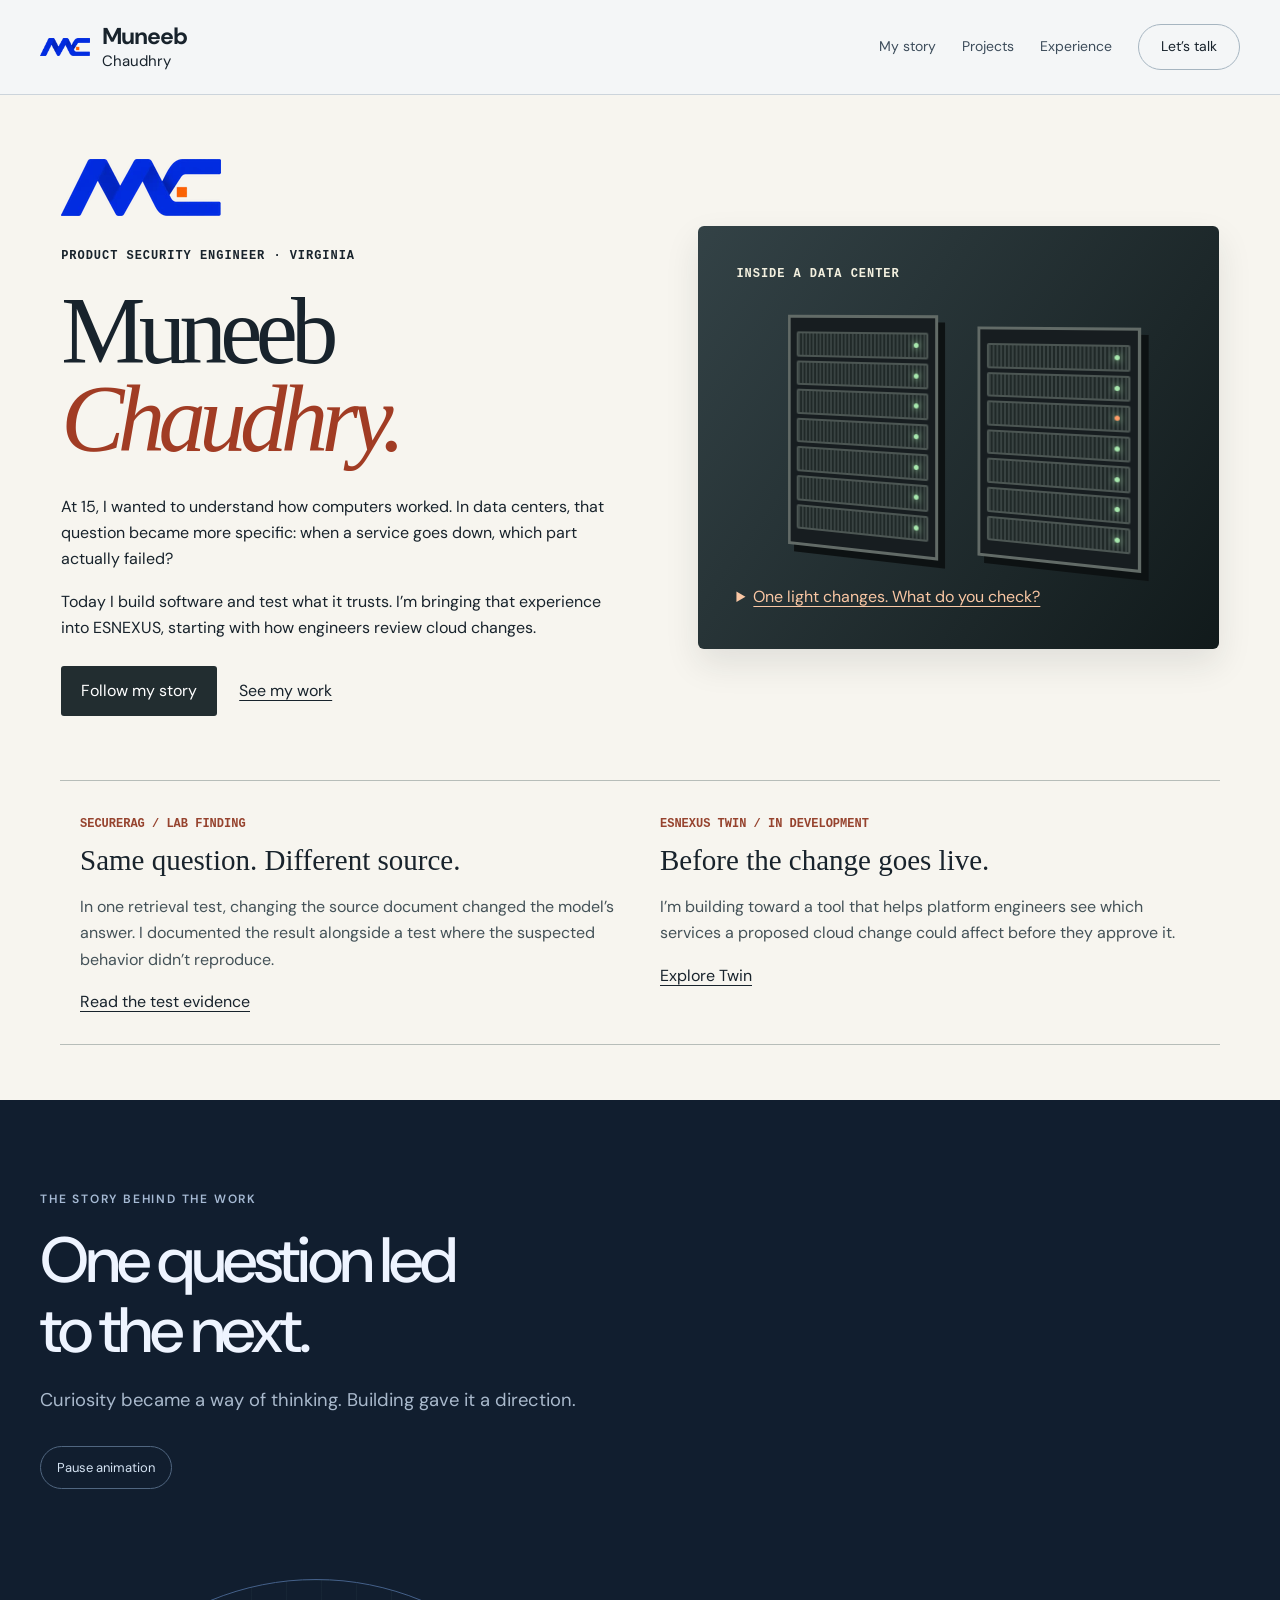
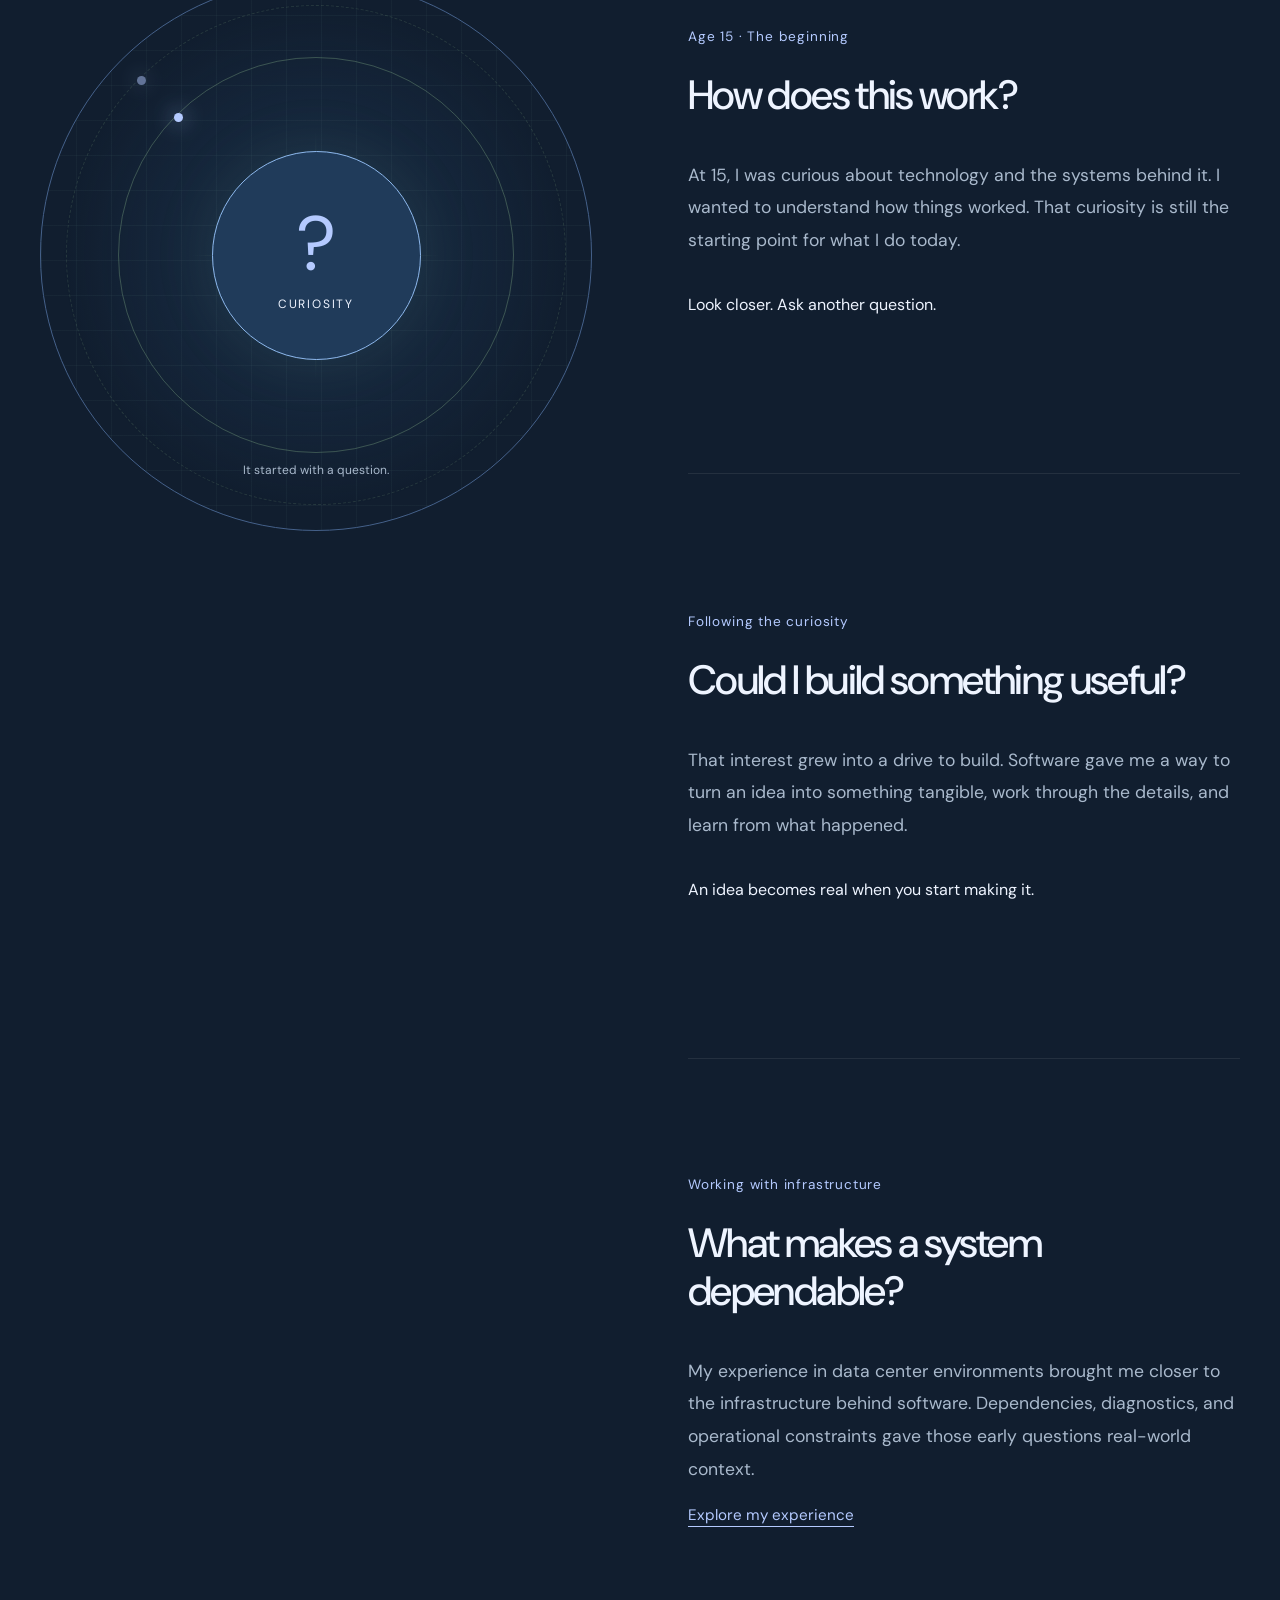
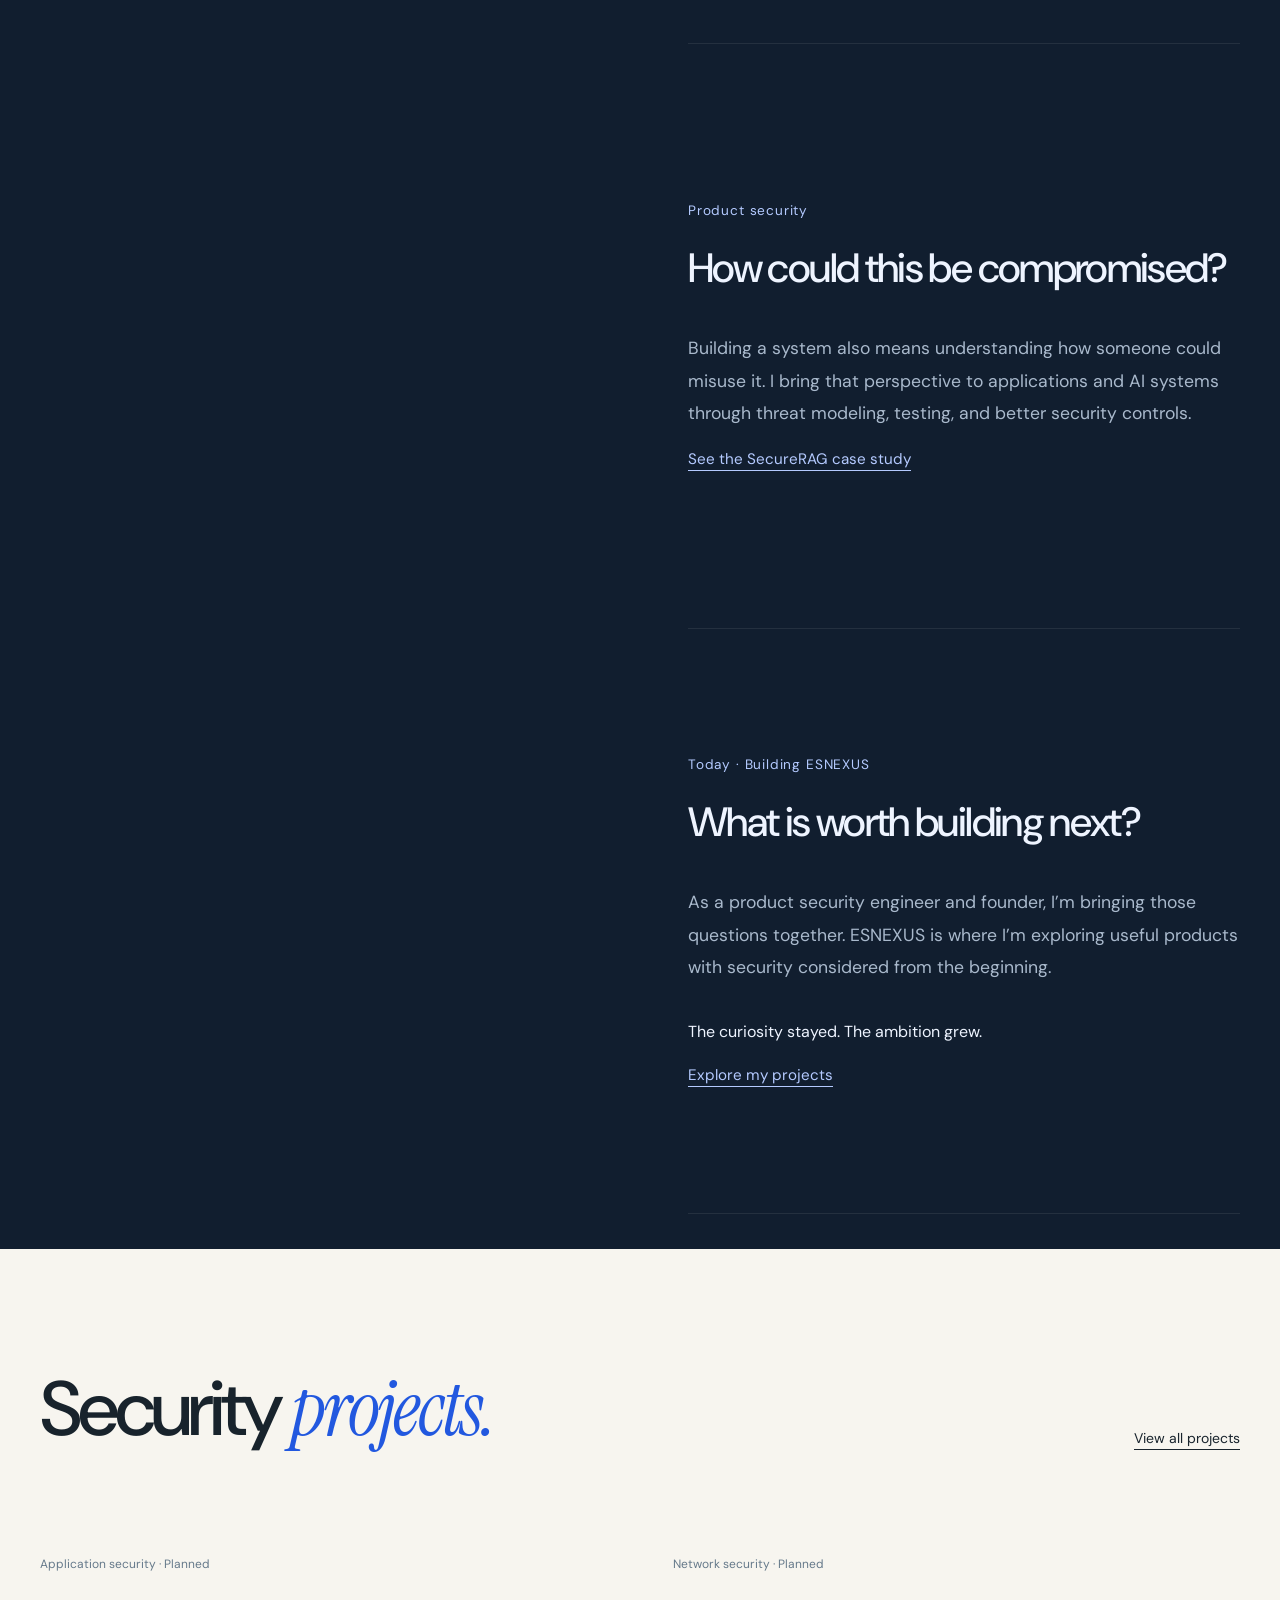
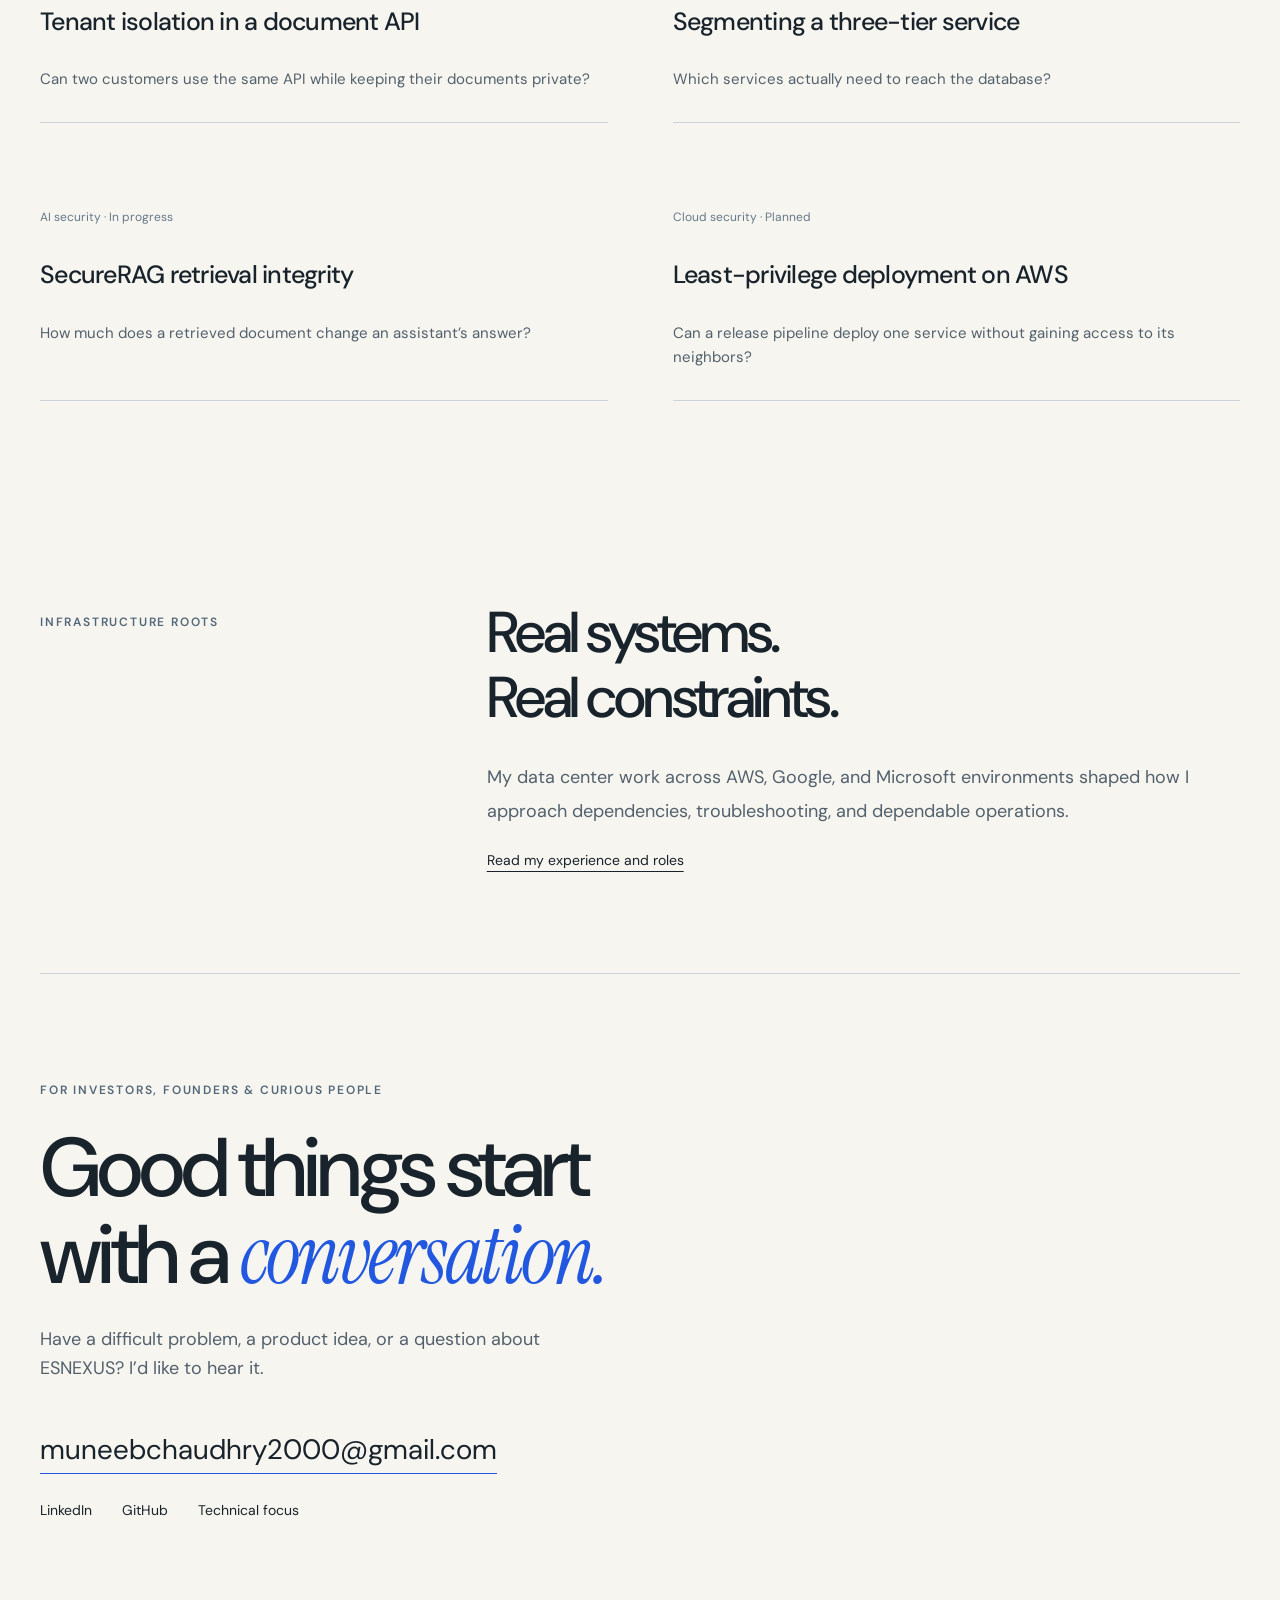
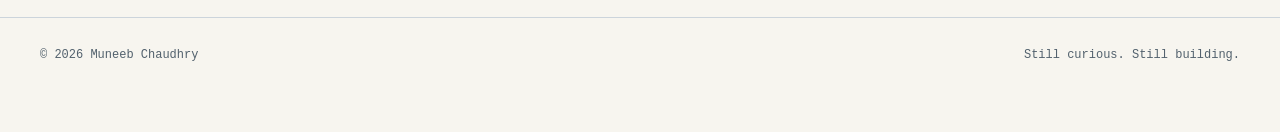
==== index.html @ 1acc9609 "Remove the ESNEXUS navigation item and homepage venture section" ====
<!doctype html>
<html lang="en"><head><meta charset="utf-8"><meta name="viewport" content="width=device-width,initial-scale=1"><title>Muneeb Chaudhry — Builder, Product Security Engineer & Founder</title><meta name="description" content="Curious since 15. Muneeb Chaudhry builds software, secures systems, and explores new products as the founder of ESNEXUS."><meta name="theme-color" content="#f4f6f8"><link rel="icon" href="./favicon.svg"><link rel="stylesheet" href="./professional.css?v=mc2"><script src="./professional.js" defer></script><style>
.editorial{background:#f7f5ef}.cover{max-width:1260px;margin:auto;padding:clamp(32px,5vw,76px) clamp(20px,4vw,56px);display:grid;grid-template-columns:1.1fr 1fr;gap:clamp(32px,5vw,80px);align-items:center}.cover h1{font:normal clamp(60px,7.4vw,112px)/.93 Georgia,serif;letter-spacing:-.07em;margin:20px 0 30px}.cover h1 i{color:#a13c24;font-weight:400}.cover p{max-width:34em;line-height:1.65}.cover .byline,.rack-caption{font:600 12px/1.5 ui-monospace,monospace;letter-spacing:.08em;text-transform:uppercase}.cover-links{display:flex;align-items:center;gap:22px;flex-wrap:wrap;margin-top:24px}.cover-links a,.case-strip a{text-decoration:underline;text-underline-offset:4px}.cover-links a:first-child{background:#222d30;color:white;padding:12px 20px;border-radius:3px;text-decoration:none}.rack-study{background:#192326;color:#f3f0df;padding:clamp(20px,3vw,40px);border-radius:6px;background-image:linear-gradient(125deg,#334246,#111a1b);box-shadow:0 15px 34px #1b26251a}.rack-bank{display:flex;gap:8%;justify-content:center;perspective:650px;padding:32px 4%}.rack{width:40%;background:#171d20;padding:10px 7px;border:3px solid #626b67;transform:rotateY(-16deg) skewY(3deg);box-shadow:7px 7px 0 #0d1213}.rack:nth-child(2){transform:rotateY(-16deg) skewY(3deg) translateY(12px)}.rack-unit{display:block;position:relative;height:clamp(16px,2vw,29px);margin:4px 0;background:repeating-linear-gradient(90deg,#394342 0 2px,#202928 2px 4px);border:2px solid #4c5653;border-radius:2px}.rack-unit:after{content:'';position:absolute;right:6%;top:38%;width:5px;height:5px;border-radius:50%;background:#a8e9ae;box-shadow:0 0 7px #a8e9ae}.rack:nth-child(2) .rack-unit:nth-child(3):after{background:#ff9d68;animation:trace 1.4s ease-in-out 3}@keyframes trace{50%{box-shadow:0 0 11px 4px #ff9555}}.rack-study summary{cursor:pointer;color:#fac7a4;text-decoration:underline;text-underline-offset:4px}.rack-study details p{font-size:15px;color:#dae3db}.case-strip{display:grid;grid-template-columns:1fr 1fr;gap:40px;max-width:1160px;margin:0 auto 55px;border-block:1px solid #b7bdb9;padding:28px 20px}.case-strip h2{font:normal 29px/1.2 Georgia;margin:8px 0}.case-strip p{color:#445258}.case-strip small{font:600 12px ui-monospace,monospace;color:#96432e}@media(max-width:760px){.cover,.case-strip{grid-template-columns:1fr}.cover h1{font-size:clamp(58px,13vw,84px)}.case-strip{margin-inline:20px;padding-inline:0;gap:24px}.rack-bank{padding:16px 6% 24px}}@media(prefers-reduced-motion:reduce){.rack-unit:after{animation:none!important}}
.cover .cover-monogram{display:block;width:clamp(130px,14vw,160px);height:auto;margin:0 0 25px}

/* Keep the story illustration in the reading flow on single-column screens. */
@media (max-width: 760px) {
  .editorial .story-layout { grid-template-columns: minmax(0, 1fr); gap: 0; }
  .editorial .story-visual {
    position: relative;
    top: auto;
    z-index: auto;
    width: min(200px, 68vw);
    margin: 28px auto 8px;
    box-shadow: none;
  }
  .editorial .story-chapters { margin-top: 0; }
  .editorial .story-chapter { min-height: auto; padding: 32px 0; }
  .editorial .story-chapter h3 { margin: 10px 0 12px; max-width: 100%; }
  .editorial .story-chapter p { margin: 0; line-height: 1.65; }
  .editorial .story-chapter p + p, .editorial .story-chapter a { margin-top: 14px; }
}
</style></head><body class="editorial"><a class="skip-link" href="#main">Skip to content</a>
<header class="site-header"><nav class="wrap nav" aria-label="Main navigation"><a class="wordmark" href="./">Muneeb<span>Chaudhry</span></a><button class="menu-btn" id="menu" aria-label="Open navigation" aria-expanded="false" aria-controls="navlinks">Menu</button><div class="nav-links" id="navlinks"><a href="#story">My story</a><a href="./projects/">Projects</a><a href="./experience/">Experience</a><a class="contact-link" href="mailto:muneebchaudhry2000@gmail.com">Let’s talk</a></div></nav></header>
<main id="main"><section class="cover"><div><img class="cover-monogram" src="[data-uri]" alt="MC monogram" width="160" decoding="sync"><span class="byline">Product security engineer · Virginia</span><h1>Muneeb<br><i>Chaudhry.</i></h1><p>At 15, I wanted to understand how computers worked. In data centers, that question became more specific: when a service goes down, which part actually failed?</p><p>Today I build software and test what it trusts. I’m bringing that experience into ESNEXUS, starting with how engineers review cloud changes.</p><div class="cover-links"><a href="#story">Follow my story</a><a href="#work">See my work</a></div></div><aside class="rack-study"><div class="rack-caption">Inside a data center</div><div class="rack-bank" aria-hidden="true"><div class="rack"><span class="rack-unit"></span><span class="rack-unit"></span><span class="rack-unit"></span><span class="rack-unit"></span><span class="rack-unit"></span><span class="rack-unit"></span><span class="rack-unit"></span></div><div class="rack"><span class="rack-unit"></span><span class="rack-unit"></span><span class="rack-unit"></span><span class="rack-unit"></span><span class="rack-unit"></span><span class="rack-unit"></span><span class="rack-unit"></span></div></div><details><summary>One light changes. What do you check?</summary><p>A status light is a clue. I’d check the machine, its network connection, and the service it supports. Knowing which systems depend on it tells me who might be affected.</p></details></aside></section><section class="case-strip" aria-label="Current work"><article><small>SECURERAG / LAB FINDING</small><h2>Same question. Different source.</h2><p>In one retrieval test, changing the source document changed the model’s answer. I documented the result alongside a test where the suspected behavior didn’t reproduce.</p><a href="./projects/securerag/evidence/">Read the test evidence</a></article><article><small>ESNEXUS TWIN / IN DEVELOPMENT</small><h2>Before the change goes live.</h2><p>I’m building toward a tool that helps platform engineers see which services a proposed cloud change could affect before they approve it.</p><a href="https://www.esnexus.com/products.html">Explore Twin</a></article></section><section class="origin-story" id="story" aria-labelledby="story-title">
  <div class="wrap story-intro"><div class="eyebrow">The story behind the work</div><h2 id="story-title">One question led<br>to the next.</h2><p>Curiosity became a way of thinking. Building gave it a direction.</p><button class="motion-toggle" type="button" aria-pressed="false">Pause animation</button></div>
  <div class="wrap story-layout">
    <div class="story-visual" aria-hidden="true" data-scene="curiosity">
      <div class="story-orbit orbit-one"></div><div class="story-orbit orbit-two"></div>
      <div class="story-core"><span class="core-symbol">?</span><span class="core-label">CURIOSITY</span></div>
      <div class="system-node node-a">Ideas</div><div class="system-node node-b">Code</div><div class="system-node node-c">Systems</div><div class="system-node node-d">Trust</div>
      <div class="signal signal-a"></div><div class="signal signal-b"></div><div class="story-grid"></div>
      <div class="scene-caption">It started with a question.</div>
    </div>
    <div class="story-chapters">
      <article class="story-chapter" data-scene="curiosity" data-symbol="?" data-label="CURIOSITY" data-caption="It started with a question."><span class="chapter-time">Age 15 · The beginning</span><h3>How does this work?</h3><p>At 15, I was curious about technology and the systems behind it. I wanted to understand how things worked. That curiosity is still the starting point for what I do today.</p><p class="chapter-thought">Look closer. Ask another question.</p></article>
      <article class="story-chapter" data-scene="building" data-symbol="{ }" data-label="BUILDING" data-caption="Questions become things you can build."><span class="chapter-time">Following the curiosity</span><h3>Could I build something useful?</h3><p>That interest grew into a drive to build. Software gave me a way to turn an idea into something tangible, work through the details, and learn from what happened.</p><p class="chapter-thought">An idea becomes real when you start making it.</p></article>
      <article class="story-chapter" data-scene="systems" data-symbol="+" data-label="SYSTEMS" data-caption="Every system depends on another."><span class="chapter-time">Working with infrastructure</span><h3>What makes a system dependable?</h3><p>My experience in data center environments brought me closer to the infrastructure behind software. Dependencies, diagnostics, and operational constraints gave those early questions real-world context.</p><a href="./experience/">Explore my experience</a></article>
      <article class="story-chapter" data-scene="security" data-symbol="◇" data-label="SECURITY" data-caption="Understand the boundaries. Strengthen the system."><span class="chapter-time">Product security</span><h3>How could this be compromised?</h3><p>Building a system also means understanding how someone could misuse it. I bring that perspective to applications and AI systems through threat modeling, testing, and better security controls.</p><a href="./projects/securerag/">See the SecureRAG case study</a></article>
      <article class="story-chapter" data-scene="founder" data-symbol="E" data-label="ESNEXUS" data-caption="The next chapter is being built."><span class="chapter-time">Today · Building ESNEXUS</span><h3>What is worth building next?</h3><p>As a product security engineer and founder, I’m bringing those questions together. ESNEXUS is where I’m exploring useful products with security considered from the beginning.</p><p class="chapter-thought">The curiosity stayed. The ambition grew.</p><a href="./projects/">Explore my projects</a></article>
    </div>
  </div>
</section><section class="work-section wrap" id="work"><div class="editorial-heading"><div><h2>Security <em>projects.</em></h2></div><a class="underlink" href="./projects/">View all projects</a></div><div class="work-links"><a href="./projects/#appsec"><span>Application security · Planned</span><h3>Tenant isolation in a document API</h3><p>Can two customers use the same API while keeping their documents private?</p></a>
<a href="./projects/#network"><span>Network security · Planned</span><h3>Segmenting a three-tier service</h3><p>Which services actually need to reach the database?</p></a>
<a href="./projects/securerag/"><span>AI security · In progress</span><h3>SecureRAG retrieval integrity</h3><p>How much does a retrieved document change an assistant’s answer?</p></a>
<a href="./projects/#cloud"><span>Cloud security · Planned</span><h3>Least-privilege deployment on AWS</h3><p>Can a release pipeline deploy one service without gaining access to its neighbors?</p></a></div></section>

<section class="experience-strip wrap"><p class="eyebrow">Infrastructure roots</p><div><h2>Real systems.<br>Real constraints.</h2><p>My data center work across AWS, Google, and Microsoft environments shaped how I approach dependencies, troubleshooting, and dependable operations.</p><a class="underlink" href="./experience/">Read my experience and roles</a></div></section>
<section class="closing wrap" id="contact"><p class="eyebrow">For investors, founders & curious people</p><h2>Good things start<br>with a <em>conversation.</em></h2><p>Have a difficult problem, a product idea, or a question about ESNEXUS? I’d like to hear it.</p><a class="email-link" href="mailto:muneebchaudhry2000@gmail.com">muneebchaudhry2000@gmail.com</a><div class="closing-links"><a href="https://www.linkedin.com/in/mmr2000/">LinkedIn</a><a href="https://github.com/muneebch2000">GitHub</a><a href="./expertise/">Technical focus</a></div></section></main><footer><div class="wrap footer-row"><span>© 2026 Muneeb Chaudhry</span><span>Still curious. Still building.</span></div></footer></body></html>
---- professional.css ----
@import url('https://fonts.googleapis.com/css2?family=DM+Sans:wght@400;500;600;700&family=Instrument+Serif:ital@0;1&display=swap');
:root{
  --bg:#0a0f14;
  --surface:#10161d;
  --surface-2:#151d25;
  --border:#27313b;
  --text:#f4f7f9;
  --muted:#9ba8b4;
  --subtle:#6f7c88;
  --accent:#66d9b7;
  --accent-2:#7eb6ff;
  --danger:#ff8b8b;
  --warning:#e7c56b;
  --max:1160px;
  --sans:Inter,ui-sans-serif,system-ui,-apple-system,BlinkMacSystemFont,"Segoe UI",sans-serif;
  --mono:ui-monospace,SFMono-Regular,Menlo,Consolas,monospace;
}
*{box-sizing:border-box}
html{scroll-behavior:smooth}
body{margin:0;background:var(--bg);color:var(--text);font-family:var(--sans);line-height:1.65;-webkit-font-smoothing:antialiased}
a{color:inherit;text-decoration:none}
button,input{font:inherit}
img{max-width:100%}
.wrap{width:min(var(--max),calc(100% - 40px));margin-inline:auto}

.site-header{position:sticky;top:0;z-index:40;background:rgba(10,15,20,.92);backdrop-filter:blur(16px);border-bottom:1px solid rgba(255,255,255,.06)}
.nav{height:72px;display:flex;align-items:center;justify-content:space-between;gap:24px}
.brand{display:flex;align-items:center;gap:12px;font-weight:800;letter-spacing:-.02em}
.brand-mark{width:34px;height:34px;border-radius:8px;background:linear-gradient(135deg,var(--accent),var(--accent-2));display:grid;place-items:center;color:#071018;font:800 .82rem var(--mono)}
.brand-copy{display:flex;flex-direction:column;line-height:1.1}
.brand-copy small{font:.66rem var(--mono);color:var(--muted);font-weight:500;margin-top:4px}
.nav-links{display:flex;align-items:center;gap:26px}
.nav-links a{font-size:.88rem;color:#b8c2cb;transition:.18s;color}
.nav-links a:hover,.nav-links a.active{color:var(--text)}
.nav-links .contact-link{padding:10px 14px;border:1px solid #355348;border-radius:8px;color:var(--accent)}
.menu-btn{display:none;border:1px solid var(--border);background:var(--surface);color:var(--text);padding:9px 12px;border-radius:8px}

.hero{padding:104px 0 86px;border-bottom:1px solid rgba(255,255,255,.06)}
.hero-grid{display:grid;grid-template-columns:minmax(0,1.15fr) minmax(320px,.85fr);gap:70px;align-items:center}
.eyebrow{font:.72rem var(--mono);letter-spacing:.08em;text-transform:uppercase;color:var(--accent);margin-bottom:18px}
.hero h1,.page-hero h1{margin:0;letter-spacing:-.055em;line-height:1.03}
.hero h1{font-size:clamp(3.4rem,7vw,6.25rem)}
.hero h1 span,.page-hero h1 span{display:block;color:#b6c7d6}
.hero-subtitle{margin-top:24px;font-size:1.12rem;line-height:1.8;color:var(--muted);max-width:760px}
.hero-subtitle strong{color:var(--text);font-weight:650}
.actions{display:flex;gap:12px;flex-wrap:wrap;margin-top:30px}
.btn{display:inline-flex;align-items:center;justify-content:center;gap:10px;min-height:46px;padding:0 17px;border-radius:8px;background:var(--accent);border:1px solid var(--accent);color:#071a15;font:750 .82rem var(--mono);transition:.18s transform,.18s background,.18s border-color}
.btn:hover{transform:translateY(-2px)}
.btn.secondary{background:transparent;border-color:#3a4958;color:#dce5ec}
.btn.secondary:hover{border-color:#627486}
.hero-proof{display:flex;gap:28px;flex-wrap:wrap;margin-top:38px;padding-top:26px;border-top:1px solid var(--border)}
.hero-proof div{min-width:130px}
.hero-proof span{display:block;color:var(--subtle);font:.66rem var(--mono);text-transform:uppercase;letter-spacing:.08em;margin-bottom:6px}
.hero-proof strong{font-size:.95rem;color:#e4ebf0}
.profile-card{border:1px solid var(--border);border-radius:16px;background:linear-gradient(180deg,var(--surface-2),var(--surface));padding:28px;box-shadow:0 28px 80px rgba(0,0,0,.28)}
.profile-card-top{display:flex;align-items:center;justify-content:space-between;gap:20px;padding-bottom:20px;border-bottom:1px solid var(--border)}
.profile-card-top span:first-child{font:.74rem var(--mono);color:var(--muted)}
.live-badge{font:.65rem var(--mono);padding:5px 8px;border-radius:999px;color:var(--accent);border:1px solid #345c50}
.profile-card h2{font-size:1.55rem;letter-spacing:-.03em;margin:22px 0 10px}
.profile-card p{color:var(--muted);margin:0}
.focus-list{display:grid;gap:12px;margin-top:24px}
.focus-row{display:flex;align-items:center;justify-content:space-between;gap:16px;padding:12px 0;border-bottom:1px solid #202a33}
.focus-row:last-child{border-bottom:0}
.focus-row strong{font-size:.92rem}
.focus-row span{font:.68rem var(--mono);color:var(--subtle)}
.profile-footer{margin-top:24px;padding-top:18px;border-top:1px solid var(--border);display:flex;justify-content:space-between;gap:16px;font:.7rem var(--mono);color:#8ea0af}

.section{padding:88px 0;border-bottom:1px solid rgba(255,255,255,.055)}
.section-head{display:grid;grid-template-columns:minmax(0,1fr) minmax(280px,420px);gap:48px;align-items:end;margin-bottom:36px}
.kicker{font:.7rem var(--mono);letter-spacing:.08em;text-transform:uppercase;color:var(--accent)}
.section-head h2{font-size:clamp(2.2rem,4vw,3.6rem);line-height:1.05;letter-spacing:-.05em;margin:10px 0 0}
.section-head p{margin:0;color:var(--muted);line-height:1.8}
.cards-3{display:grid;grid-template-columns:repeat(3,1fr);gap:16px}
.cards-2{display:grid;grid-template-columns:repeat(2,1fr);gap:16px}
.card{border:1px solid var(--border);border-radius:14px;background:var(--surface);padding:24px;transition:.18s transform,.18s border-color,.18s box-shadow}
.card:hover{transform:translateY(-3px);border-color:#3d4c5a;box-shadow:0 16px 36px rgba(0,0,0,.18)}
.card-index{font:.68rem var(--mono);color:var(--subtle)}
.card h3{font-size:1.3rem;letter-spacing:-.03em;margin:22px 0 10px}
.card p{margin:0;color:var(--muted);line-height:1.75}
.tags{display:flex;gap:7px;flex-wrap:wrap;margin-top:18px}
.tags span{font:.65rem var(--mono);color:#9fb0bd;border:1px solid #2a3743;border-radius:5px;padding:5px 8px;background:#0d141b}
.foundation-strip{margin-top:16px;border:1px solid #30463e;border-radius:14px;background:#0f1918;padding:22px 24px;display:grid;grid-template-columns:auto 1fr auto;gap:18px;align-items:center}
.foundation-icon{width:44px;height:44px;border-radius:10px;background:#173128;color:var(--accent);display:grid;place-items:center;font:800 .74rem var(--mono)}
.foundation-strip h3{margin:0 0 5px;font-size:1.08rem}
.foundation-strip p{margin:0;color:var(--muted)}
.foundation-strip a{font:.72rem var(--mono);color:var(--accent)}

.feature-project{display:grid;grid-template-columns:1.1fr .9fr;gap:18px}
.project-main,.project-evidence{border:1px solid var(--border);border-radius:16px;background:var(--surface);padding:28px}
.project-label{display:flex;justify-content:space-between;gap:16px;align-items:center}
.project-label span:first-child{font:.69rem var(--mono);color:var(--subtle);text-transform:uppercase;letter-spacing:.07em}
.status{font:.63rem var(--mono);padding:5px 8px;border-radius:999px;border:1px solid #365d51;color:var(--accent)}
.status.warn{border-color:#625833;color:var(--warning)}
.status.fail{border-color:#704242;color:#ffb0b0}
.status.pass{border-color:#2f5d49;color:#9be8bd}
.project-main h3{font-size:1.8rem;letter-spacing:-.04em;margin:22px 0 10px}
.project-main p,.project-evidence p{color:var(--muted);line-height:1.8}
.project-evidence h4{margin:0 0 12px;font-size:1rem}
.evidence-list{display:grid;gap:10px;margin-top:18px}
.evidence-row{padding:13px 14px;border:1px solid #283743;border-radius:8px;background:#0c141b}
.evidence-row strong{display:block;font-size:.85rem;margin-bottom:4px}
.evidence-row span{font:.72rem var(--mono);color:#8598a7}

.timeline{display:grid;gap:18px}
.role{display:grid;grid-template-columns:160px 1fr;gap:26px}
.role-time{padding-top:22px;text-align:right;font:.69rem/1.55 var(--mono);color:var(--subtle)}
.role-card{border:1px solid var(--border);border-radius:13px;background:var(--surface);padding:23px 25px}
.role-card .company{font:.69rem var(--mono);letter-spacing:.07em;text-transform:uppercase;color:var(--accent)}
.role-card h3{font-size:1.3rem;margin:7px 0 5px}
.role-card .loc{font:.72rem var(--mono);color:var(--subtle)}
.role-card p{color:var(--muted);line-height:1.75;margin:15px 0 0}

.project-filter{display:flex;gap:9px;flex-wrap:wrap;margin-bottom:28px}
.filter-btn{border:1px solid #30404d;background:#0e151c;color:#a8b5bf;padding:9px 12px;border-radius:7px;font:.72rem var(--mono);cursor:pointer}
.filter-btn.active,.filter-btn[aria-pressed="true"]{background:var(--accent);border-color:var(--accent);color:#071a15}
.project-grid{display:grid;grid-template-columns:repeat(2,1fr);gap:16px}
.project-card{display:flex;flex-direction:column;min-height:285px}
.project-card[hidden]{display:none}
.project-top{display:flex;justify-content:space-between;gap:18px;align-items:center}
.project-type{font:.67rem var(--mono);letter-spacing:.07em;text-transform:uppercase;color:var(--subtle)}
.project-card .tags{margin-top:auto;padding-top:20px}
.project-link{margin-top:18px;font:.73rem var(--mono);color:var(--accent)}

.page-hero{padding:88px 0 62px;border-bottom:1px solid rgba(255,255,255,.055)}
.page-hero h1{font-size:clamp(3.1rem,6vw,5.4rem);margin-top:16px}
.page-hero p{max-width:800px;margin-top:22px;color:var(--muted);font-size:1.05rem;line-height:1.85}
.tab-list{display:flex;gap:9px;flex-wrap:wrap;margin-bottom:28px}
.tab-btn{border:1px solid #30404d;background:#0e151c;color:#a8b5bf;padding:10px 13px;border-radius:7px;font:.72rem var(--mono);cursor:pointer}
.tab-btn.active{background:var(--accent);border-color:var(--accent);color:#071a15}
.tab-panel{display:none}
.tab-panel.active{display:block}
.detail-grid{display:grid;grid-template-columns:1.15fr .85fr;gap:16px}
.detail-card{border:1px solid var(--border);border-radius:14px;background:var(--surface);padding:26px}
.detail-card h3{font-size:1.5rem;letter-spacing:-.03em;margin:10px 0 12px}
.detail-card p,.detail-card li{color:var(--muted);line-height:1.75}
.detail-card ul{padding-left:20px}

.metrics{display:grid;grid-template-columns:repeat(4,1fr);gap:14px}
.metric{border:1px solid var(--border);border-radius:12px;background:var(--surface);padding:20px}
.metric strong{display:block;font:750 1.35rem var(--mono);color:var(--accent);margin-bottom:7px}
.metric span{font:.67rem var(--mono);letter-spacing:.06em;text-transform:uppercase;color:var(--subtle)}

.profile-grid{display:grid;grid-template-columns:1fr 1fr;gap:16px}
.profile-panel{border:1px solid var(--border);border-radius:14px;background:var(--surface);padding:27px}
.profile-panel h2{font-size:1.7rem;letter-spacing:-.035em;margin:10px 0 12px}
.profile-panel p{color:var(--muted);line-height:1.8}
.credential-list{display:grid;gap:10px}
.credential{display:flex;align-items:center;justify-content:space-between;gap:16px;padding:13px 0;border-bottom:1px solid #202a33}
.credential:last-child{border-bottom:0}
.credential strong{font-size:.9rem}
.credential span{font:.66rem var(--mono);color:var(--subtle)}

.evidence-stack{display:grid;gap:16px}
.evidence-card{border:1px solid var(--border);border-radius:14px;background:var(--surface);padding:25px}
.evidence-card h3{font-size:1.35rem;margin:10px 0 10px}
.evidence-card p{color:var(--muted);line-height:1.8}
.quote{margin-top:16px;padding:14px 16px;border-left:2px solid var(--accent);background:#0d1717;color:#d7e7e2;font:.77rem/1.7 var(--mono)}

.contact-section{padding:86px 0}
.contact-card{border:1px solid #30473f;border-radius:16px;background:#0f1817;padding:34px;display:grid;grid-template-columns:1fr auto;gap:34px;align-items:center}
.contact-card h2{font-size:2.2rem;letter-spacing:-.04em;margin:8px 0 8px}
.contact-card p{margin:0;color:var(--muted)}
.contact-actions{display:flex;gap:10px;flex-wrap:wrap}

footer{padding:30px 0 70px;border-top:1px solid rgba(255,255,255,.055);color:var(--subtle);font:.7rem var(--mono)}
.footer-row{display:flex;justify-content:space-between;gap:20px;flex-wrap:wrap}

.reveal{opacity:0;transform:translateY(14px);transition:.5s ease}
.reveal.in{opacity:1;transform:none}

@media(max-width:940px){
  .hero-grid,.section-head,.feature-project,.profile-grid,.detail-grid{grid-template-columns:1fr}
  .cards-3{grid-template-columns:1fr}
  .cards-2,.project-grid{grid-template-columns:1fr}
  .profile-card{max-width:680px}
  .metrics{grid-template-columns:repeat(2,1fr)}
}
@media(max-width:720px){
  .wrap{width:calc(100% - 30px)}
  .nav-links{position:absolute;top:72px;left:15px;right:15px;display:none;flex-direction:column;align-items:stretch;gap:0;padding:10px;background:#0b1117;border:1px solid var(--border);border-radius:10px}
  .nav-links.open{display:flex}
  .nav-links a{padding:12px}
  .menu-btn{display:block}
  .hero{padding-top:70px}
  .hero h1{font-size:clamp(3rem,15vw,4.8rem)}
  .role{grid-template-columns:1fr;gap:7px}
  .role-time{text-align:left;padding:0 2px}
  .foundation-strip{grid-template-columns:auto 1fr}
  .foundation-strip a{grid-column:2}
  .contact-card{grid-template-columns:1fr}
}
@media(max-width:500px){
  .metrics{grid-template-columns:1fr}
  .actions .btn,.contact-actions .btn{width:100%}
}
@media(prefers-reduced-motion:reduce){.reveal{opacity:1;transform:none;transition:none}}
/* Founder portfolio refinement */
:root{--bg:#101719;--surface:#172124;--surface-2:#1b292b;--accent:#b6edab;--accent-2:#91c9bd;--muted:#b1bec1;--max:1200px}
body{font-size:16px}.hero{padding:96px 0}.hero-grid{grid-template-columns:minmax(0,1.4fr) minmax(300px,.8fr);gap:56px}.hero h1{font-size:clamp(3.3rem,6.8vw,6rem);line-height:1.08}.hero h1 span{color:var(--accent)}.hero-subtitle{max-width:660px}.eyebrow,.kicker,.card-index{font-family:var(--sans);font-size:.82rem;letter-spacing:.12em}.brand-copy small{font-size:.8rem}.brand-mark{background:var(--accent);border-radius:50%;width:40px;height:40px}.founder-note{border-radius:4px;background:linear-gradient(145deg,#21322e,#172124);box-shadow:none;border:1px solid #40554c}.founder-note h2{font-size:1.8rem;line-height:1.35;letter-spacing:-.04em}.profile-card-top{font-size:.8rem}.live-badge{display:none}.card{border-radius:6px}.btn{border-radius:4px}.section{padding-block:80px}.section-head h2{letter-spacing:-.04em}.venture{background:#1a2926;border-block:1px solid #365046}.venture .card{background:transparent;border-top:1px solid #60786c;box-shadow:none}.venture .actions{margin-top:28px}.contact-card{border-radius:6px}.reveal{opacity:1;transform:none}.skip-link{position:absolute;top:-80px;left:16px;z-index:100;background:var(--accent);color:#101719;padding:12px}.skip-link:focus{top:10px}a:focus-visible,button:focus-visible{outline:3px solid var(--accent);outline-offset:5px}html{scroll-padding-top:90px}@media(max-width:900px){.hero-grid{grid-template-columns:1fr;gap:36px}.hero{padding:55px 0}.section{padding-block:52px}.founder-note{max-width:none}.hero h1{font-size:clamp(3rem,10vw,5rem)}}@media(prefers-reduced-motion:reduce){html{scroll-behavior:auto}*,*::before,*::after{animation:none!important;transition:none!important}}
/* Scroll-led founder story. All chapters remain readable without JavaScript. */
.origin-story{border-bottom:1px solid var(--border);background:radial-gradient(ellipse at 15% 30%,#1c363230,transparent 60%)}.story-intro{padding-top:90px}.story-intro h2{font-size:clamp(2.6rem,5vw,4.8rem);letter-spacing:-.05em;line-height:1.1;margin:18px 0}.story-intro p{color:var(--muted);font-size:1.15rem}.motion-toggle{border:1px solid #526c60;background:transparent;color:var(--text);border-radius:5px;padding:10px 16px;cursor:pointer;margin-top:12px}.story-layout{display:grid;grid-template-columns:1fr 1fr;gap:8%;align-items:start}.story-visual{position:sticky;top:130px;aspect-ratio:1;display:grid;place-items:center;overflow:hidden;margin-top:90px;border:1px solid #39504b;border-radius:50%;background:radial-gradient(circle,#284d3c66,transparent 65%);transition:background 1s,border-radius 1s}.story-grid{position:absolute;inset:0;background-image:linear-gradient(#91c9bd0c 1px,transparent 1px),linear-gradient(90deg,#91c9bd0c 1px,transparent 1px);background-size:35px 35px;z-index:-1}.story-orbit{position:absolute;border:1px solid #b6edab40;border-radius:50%;width:72%;height:72%;animation:story-orbit 25s linear infinite}.story-orbit:before{content:'';position:absolute;top:14%;left:14%;width:9px;height:9px;border-radius:50%;background:var(--accent);box-shadow:0 0 22px var(--accent)}.orbit-two{width:91%;height:91%;animation-direction:reverse;animation-duration:36s;border-style:dashed;opacity:.5}.story-core{width:38%;aspect-ratio:1;border:1px solid #b6edab88;background:#152a24;display:flex;flex-direction:column;align-items:center;justify-content:center;border-radius:50%;z-index:2;transition:border-radius 1s,background 1s;box-shadow:0 0 70px #b6edab14}.core-symbol{font-size:clamp(2.5rem,6vw,5rem);line-height:1.3;color:var(--accent)}.core-label{font-size:.75rem;letter-spacing:.15em}.system-node{position:absolute;background:#1a2926;border:1px solid #6c8e7b;padding:6px 12px;border-radius:6px;font-size:.8rem;z-index:3;opacity:0;transform:scale(.6);transition:opacity .8s,transform .8s}.node-a{top:12%;left:39%}.node-b{right:6%;top:44%}.node-c{bottom:13%;left:36%}.node-d{left:5%;top:44%}.scene-caption{position:absolute;bottom:4%;font-size:.75rem;color:var(--muted);max-width:65%;text-align:center}.story-chapter{min-height:75vh;display:flex;flex-direction:column;justify-content:center;padding:90px 0;border-bottom:1px solid #ffffff14}.chapter-time{font-size:.85rem;color:var(--accent);letter-spacing:.06em}.story-chapter h3{font-size:clamp(2rem,3.2vw,3rem);line-height:1.18;letter-spacing:-.04em;margin:22px 0}.story-chapter p{font-size:1.1rem;color:var(--muted);line-height:1.85}.story-chapter .chapter-thought{color:var(--text);font-size:1rem}.story-chapter a{color:var(--accent);text-decoration:underline;text-underline-offset:6px;font-size:.95rem}.story-visual[data-scene="building"]{border-radius:24px}.story-visual[data-scene="building"] .story-core{border-radius:16px}.story-visual[data-scene="building"] .node-a,.story-visual[data-scene="building"] .node-b,.story-visual[data-scene="systems"] .system-node,.story-visual[data-scene="security"] .system-node,.story-visual[data-scene="founder"] .system-node{opacity:1;transform:scale(1)}.story-visual[data-scene="systems"]{border-radius:12px;background:radial-gradient(circle,#28485d80,transparent 70%)}.story-visual[data-scene="security"] .story-core{border-radius:30% 30% 50% 50%;background:#284332}.story-visual[data-scene="security"] .orbit-one{border-width:3px;box-shadow:0 0 24px #b6edab20}.story-visual[data-scene="founder"]{background:radial-gradient(circle,#446d3866,transparent 70%)}.signal{position:absolute;width:45%;height:1px;background:linear-gradient(90deg,transparent,#b6edab,transparent);opacity:.25;animation:story-signal 6s ease-in-out infinite}.signal-b{transform:rotate(90deg);animation-delay:-3s}.motion-paused .story-orbit,.motion-paused .signal{animation-play-state:paused}.motion-paused .story-visual,.motion-paused .story-core,.motion-paused .system-node{transition:none}@keyframes story-orbit{to{transform:rotate(360deg)}}@keyframes story-signal{50%{opacity:.8;width:80%}}@media(max-width:700px){.story-layout{grid-template-columns:1fr}.story-visual{top:85px;width:200px;margin:28px auto 0;z-index:4;background:#172b25;box-shadow:0 12px 45px #101719}.story-chapter{min-height:70vh;padding:64px 0}.story-chapters{margin-top:20px}.scene-caption{display:none}.system-node{font-size:.65rem;padding:3px 6px}.core-label{font-size:.55rem}.story-intro{padding-top:55px}.story-chapter h3{max-width:90%}.hero h1{font-size:clamp(2.8rem,9vw,5rem)}}@media(prefers-reduced-motion:reduce){.story-orbit,.signal{animation:none}.story-visual,.story-core,.system-node{transition:none}.story-visual{position:relative;top:0}.story-chapter{min-height:0;padding:45px 0}}

.scene-caption{bottom:9%;max-width:60%;font-size:.75rem}
/* Editorial homepage */

.editorial{--bg:#f4f6f8;--text:#18232c;--muted:#52616d;--accent:#2258df;--border:#ccd4db;--sans:'DM Sans',Arial,sans-serif;background:var(--bg);color:var(--text)}.editorial .wrap{width:min(1240px,calc(100% - 80px))}.editorial .site-header{background:#f4f6f8ed;border-color:var(--border);backdrop-filter:blur(18px)}.editorial .nav{height:94px}.wordmark{font-size:23px;font-weight:700;letter-spacing:-1px;line-height:1.1}.wordmark span{display:block;font-weight:400;font-size:15px;letter-spacing:0;margin-top:4px}.editorial .nav-links a{color:#3d4d5b;font-size:14px}.editorial .nav-links .contact-link{border-color:#a6b5c0;color:#18232c;border-radius:30px;padding:10px 22px}.editorial .eyebrow{font:600 12px/1.5 var(--sans);letter-spacing:.15em;color:#53677a}.opening{display:grid;grid-template-columns:1.15fr 1fr;gap:28px;padding-top:75px}.opening h1{font-size:clamp(64px,8vw,112px);line-height:.98;letter-spacing:-.065em;font-weight:500;margin:25px 0 30px}.editorial em{font-family:'Instrument Serif',Georgia,serif;font-weight:400;letter-spacing:-.035em;color:#2258df}.opening-copy{max-width:480px;color:var(--muted);font-size:18px;line-height:1.85}.editorial .btn{background:#1d3043;color:white;border:1px solid #1d3043;border-radius:40px;font:500 14px var(--sans);padding:14px 25px}.editorial .actions{align-items:center;gap:26px}.underlink{font-size:14px;text-decoration:underline;text-underline-offset:6px}.system-art{position:relative;min-height:510px;align-self:center;border:1px solid #d0d9e2;border-radius:48% 48% 8px 8px;background:radial-gradient(circle at 50% 43%,#d8e7ff,#ecf0f6 55%,#edf2f6);overflow:hidden}.art-heading{position:absolute;top:30px;left:30px;right:30px;display:flex;justify-content:space-between;font-size:12px;z-index:3;color:#5f6f7f}.art-motion{border:0;background:none;text-decoration:underline;color:inherit;cursor:pointer;font-size:12px;padding:0}.system-art canvas{position:absolute;inset:0;width:100%;height:100%}.art-center{position:absolute;left:50%;top:43%;transform:translate(-50%,-50%);width:116px;height:116px;border:1px solid #ffffff;background:#ffffffbb;backdrop-filter:blur(10px);box-shadow:0 12px 40px #536fa926;border-radius:26px;display:flex;flex-direction:column;align-items:center;justify-content:center;pointer-events:none}.art-symbol{font:44px Georgia,serif;color:#2258df}.art-word{font-size:10px;letter-spacing:2px;margin-top:7px}.art-controls{position:absolute;bottom:65px;left:50%;transform:translateX(-50%);display:flex;gap:5px;padding:5px;border:1px solid #cad5e0;border-radius:30px;background:#ffffffbd}.art-controls button{border:0;background:transparent;border-radius:24px;padding:9px 16px;font-size:13px;cursor:pointer;color:#3f566b}.art-controls button[aria-pressed=true]{background:#1d3043;color:white}.system-art>p{position:absolute;bottom:16px;left:20px;right:20px;text-align:center;font-size:12px;color:#5b6c7a}.opening-foot{grid-column:1/-1;display:flex;align-items:center;gap:24px;padding:28px 0;margin-top:48px;border-block:1px solid var(--border);font-size:12px;color:#546775}.opening-foot>a{text-decoration:underline;text-underline-offset:4px}.opening-foot>span:first-child{margin-right:auto}.scroll-cue{margin-left:20px}.personal-note,.experience-strip{display:grid;grid-template-columns:1fr 2fr;gap:70px;padding-block:100px}.personal-note h2,.experience-strip h2{font-size:clamp(35px,4.5vw,60px);line-height:1.12;letter-spacing:-.05em;font-weight:500;margin:0 0 30px}.personal-note p:not(.eyebrow),.experience-strip p:not(.eyebrow){font-size:18px;line-height:1.9;color:var(--muted);max-width:720px}.editorial .origin-story{--text:#eef4ff;--muted:#a9b9cc;--accent:#b4caff;background:#111e2f;color:var(--text);padding-bottom:35px;border:0}.editorial .origin-story .eyebrow{color:#a6bad4}.editorial .story-intro h2{font-weight:500}.editorial .motion-toggle{border-color:#506680;color:#d5e3f3;border-radius:30px;font-size:13px}.editorial .story-visual{border-color:#45618a;background:radial-gradient(circle,#294d7566,transparent 65%)}.editorial .story-core{background:#203b5a;border-color:#8eb9ee}.editorial .system-node{background:#1b324c;border-color:#52789c}.editorial .story-chapter{min-height:65vh}.editorial .story-chapter h3{font-weight:500}.editorial .scene-caption{bottom:9%;max-width:65%}.work-section{padding-block:100px}.editorial-heading{display:flex;justify-content:space-between;align-items:end;gap:50px;margin-bottom:50px}.editorial-heading h2{font-size:clamp(45px,6vw,78px);font-weight:500;line-height:1.05;letter-spacing:-.055em;margin:20px 0 0}.editorial-heading>p{max-width:300px;color:var(--muted);font-size:17px}.featured-work{display:grid;grid-template-columns:1fr 1fr;gap:65px;align-items:center;border-block:1px solid var(--border);padding:40px 0}.rag-visual{height:390px;position:relative;background:#e3eaf3;border-radius:8px;overflow:hidden;display:grid;place-items:center}.data-page{position:absolute;width:120px;height:155px;padding:17px;border:1px solid #bac9da;background:#f9fbff;box-shadow:8px 12px 25px #26476b15;font:11px var(--sans);letter-spacing:1px}.data-page i{display:block;height:4px;background:#d1ddeb;margin-top:15px}.page-one{left:12%;top:18%;transform:rotate(-12deg)}.page-two{right:12%;top:32%;transform:rotate(12deg)}.rag-boundary{z-index:2;width:155px;height:155px;border:1px solid #2258df;background:#d8e6ffdb;border-radius:50%;display:flex;flex-direction:column;align-items:center;justify-content:center;backdrop-filter:blur(5px);transition:transform .5s}.rag-boundary span{font-size:9px;letter-spacing:1px}.rag-boundary b{font-size:35px;color:#2258df}.rag-output{position:absolute;bottom:25px;padding:7px 20px;border:1px solid #a3b7cc;border-radius:30px;font-size:12px}.featured-work:hover .rag-boundary{transform:scale(1.08)}.work-meta,.work-tools{font-size:12px;color:#5e7285}.work-copy h3{font-size:clamp(27px,3vw,39px);font-weight:500;line-height:1.2;letter-spacing:-.04em}.work-copy p{font-size:17px;line-height:1.85;color:var(--muted)}.work-tools{margin-top:35px}.work-links{display:grid;grid-template-columns:1fr 1fr;gap:65px;padding-top:35px}.work-links>a{padding:15px 0;border-bottom:1px solid var(--border)}.work-links span{font-size:12px;color:#65798a}.work-links h3{font-size:25px;letter-spacing:-.03em;font-weight:500}.work-links p{color:var(--muted);font-size:15px}.founder-section{background:#dfe8f3;padding:100px 0}.founder-grid{display:grid;grid-template-columns:1.2fr 1fr;gap:100px}.founder-section h2{font-weight:500;font-size:clamp(50px,6vw,80px);letter-spacing:-.05em;line-height:1.05;margin:25px 0}.founder-section p{color:#4d6275;line-height:1.85;max-width:530px}.founder-principles article{border-top:1px solid #b6c5d5;padding:20px 0}.founder-principles h3{font-size:22px;font-weight:500;margin:0}.founder-principles article p{font-size:15px;margin:12px 0}.experience-strip{border-bottom:1px solid var(--border)}.closing{padding-block:95px}.closing h2{font-size:clamp(44px,6.5vw,85px);font-weight:500;line-height:1.05;letter-spacing:-.05em;margin:25px 0}.closing>p:not(.eyebrow){font-size:18px;color:var(--muted);max-width:560px}.email-link{display:inline-block;font-size:clamp(16px,2.4vw,28px);margin:25px 0;border-bottom:1px solid #2258df;overflow-wrap:anywhere}.closing-links{display:flex;gap:30px;font-size:14px}.editorial footer{border-top:1px solid var(--border);color:var(--muted);background:transparent}.editorial .footer-row{font-size:12px}.editorial a:focus-visible,.editorial button:focus-visible{outline:3px solid #2258df;outline-offset:5px}.editorial .menu-btn{color:var(--text);background:transparent;border-color:var(--border)}@media(max-width:1000px){.opening{grid-template-columns:1fr 1fr}.opening h1{font-size:75px}.system-art{min-height:460px}.nav-links{gap:18px}.founder-grid{gap:50px}}@media(max-width:760px){.editorial .wrap{width:calc(100% - 40px)}.editorial .nav{height:78px}.editorial .nav-links{background:#f4f6f8;border-color:var(--border)}.opening{grid-template-columns:1fr;padding-top:45px}.opening h1{font-size:clamp(64px,14vw,90px)}.system-art{min-height:430px;margin-top:20px}.opening-foot{flex-wrap:wrap;gap:18px;margin-top:20px}.opening-foot>span:first-child{flex-basis:100%}.scroll-cue{margin-left:auto}.personal-note,.experience-strip,.founder-grid{grid-template-columns:1fr;gap:20px;padding-block:60px}.featured-work{grid-template-columns:1fr;gap:25px}.work-section{padding-block:60px}.editorial-heading{display:block}.editorial-heading>p{max-width:none}.rag-visual{height:320px}.work-links{grid-template-columns:1fr;gap:15px}.founder-section{padding-block:0}.closing{padding-block:60px}.editorial .story-visual{background:#172b45}.editorial .story-chapter{min-height:60vh}.email-link{font-size:clamp(15px,4.4vw,23px)}}@media(prefers-reduced-motion:reduce){.rag-boundary{transition:none}.featured-work:hover .rag-boundary{transform:none}.editorial .story-chapter{min-height:0}}
/* Keep motion controls fully visible within the illustration panel. */
.editorial .system-art{border-radius:24px}

/* Shared interior pages */
.inner-page { --bg:#f7f5ef; --text:#222d30; --surface:#fffdfa; --border:#d6d1c7; --accent:#943b25; background:var(--bg); }
.inner-page .page-hero { padding-block:clamp(40px,7vw,90px); }
.inner-page .page-hero h1 { font:normal clamp(42px,6vw,84px)/1.06 Georgia,serif; letter-spacing:-.045em; }
.inner-page .page-hero h1 span { color:var(--accent); }
.inner-page .section { padding-block:clamp(28px,5vw,60px); border-color:var(--border); }
.inner-page :is(.card,.profile-panel,.detail-panel,.role-card,.metric,.evidence-card,.feature) { background:#fffdfa; color:var(--text); border:1px solid var(--border); padding:clamp(16px,3vw,28px); border-radius:5px; }
.inner-page :is(.credential,.tags span,.quote) { background:#efece4; color:#344345; border-color:var(--border); }
.inner-page :is(.code,.company,.role-time,.kicker,.project-link) { color:var(--accent); }
.inner-page :is(.metric strong,.card h3,.role-card h3,.metric span,.loc,.credential span) { color:var(--text); }
.inner-page .btn.secondary { background:transparent; border-color:#677473; color:var(--text); }
.inner-page .filters,.inner-page .tabs,.inner-footer nav { display:flex; flex-wrap:wrap; gap:10px; margin-block:18px; }
.inner-page :is(.tab,.filter) { background:#fffdfa; color:var(--text); border:1px solid #b3b4aa; border-radius:24px; padding:8px 16px; cursor:pointer; }
.inner-page :is(.tab,.filter).active { background:#263735; color:white; }
.inner-page .detail:not(.active),.inner-page [hidden] { display:none; }
.inner-page .grid,.inner-page .evidence { display:grid; grid-template-columns:repeat(auto-fit,minmax(min(100%,265px),1fr)); gap:16px; }
.inner-footer { display:flex; flex-wrap:wrap; justify-content:space-between; align-items:center; gap:12px; padding-block:24px; }
.inner-footer a { text-decoration:underline; text-underline-offset:4px; }
.inner-page .quote { overflow-wrap:anywhere; }

.wordmark {
  position: relative;
  padding-inline-start: 62px;
}
.wordmark::before {
  content: "";
  position: absolute;
  inset-inline-start: 0;
  top: 50%;
  transform: translateY(-50%);
  width: 50px;
  height: 32px;
  background: url("[data-uri]") center / contain no-repeat;
}
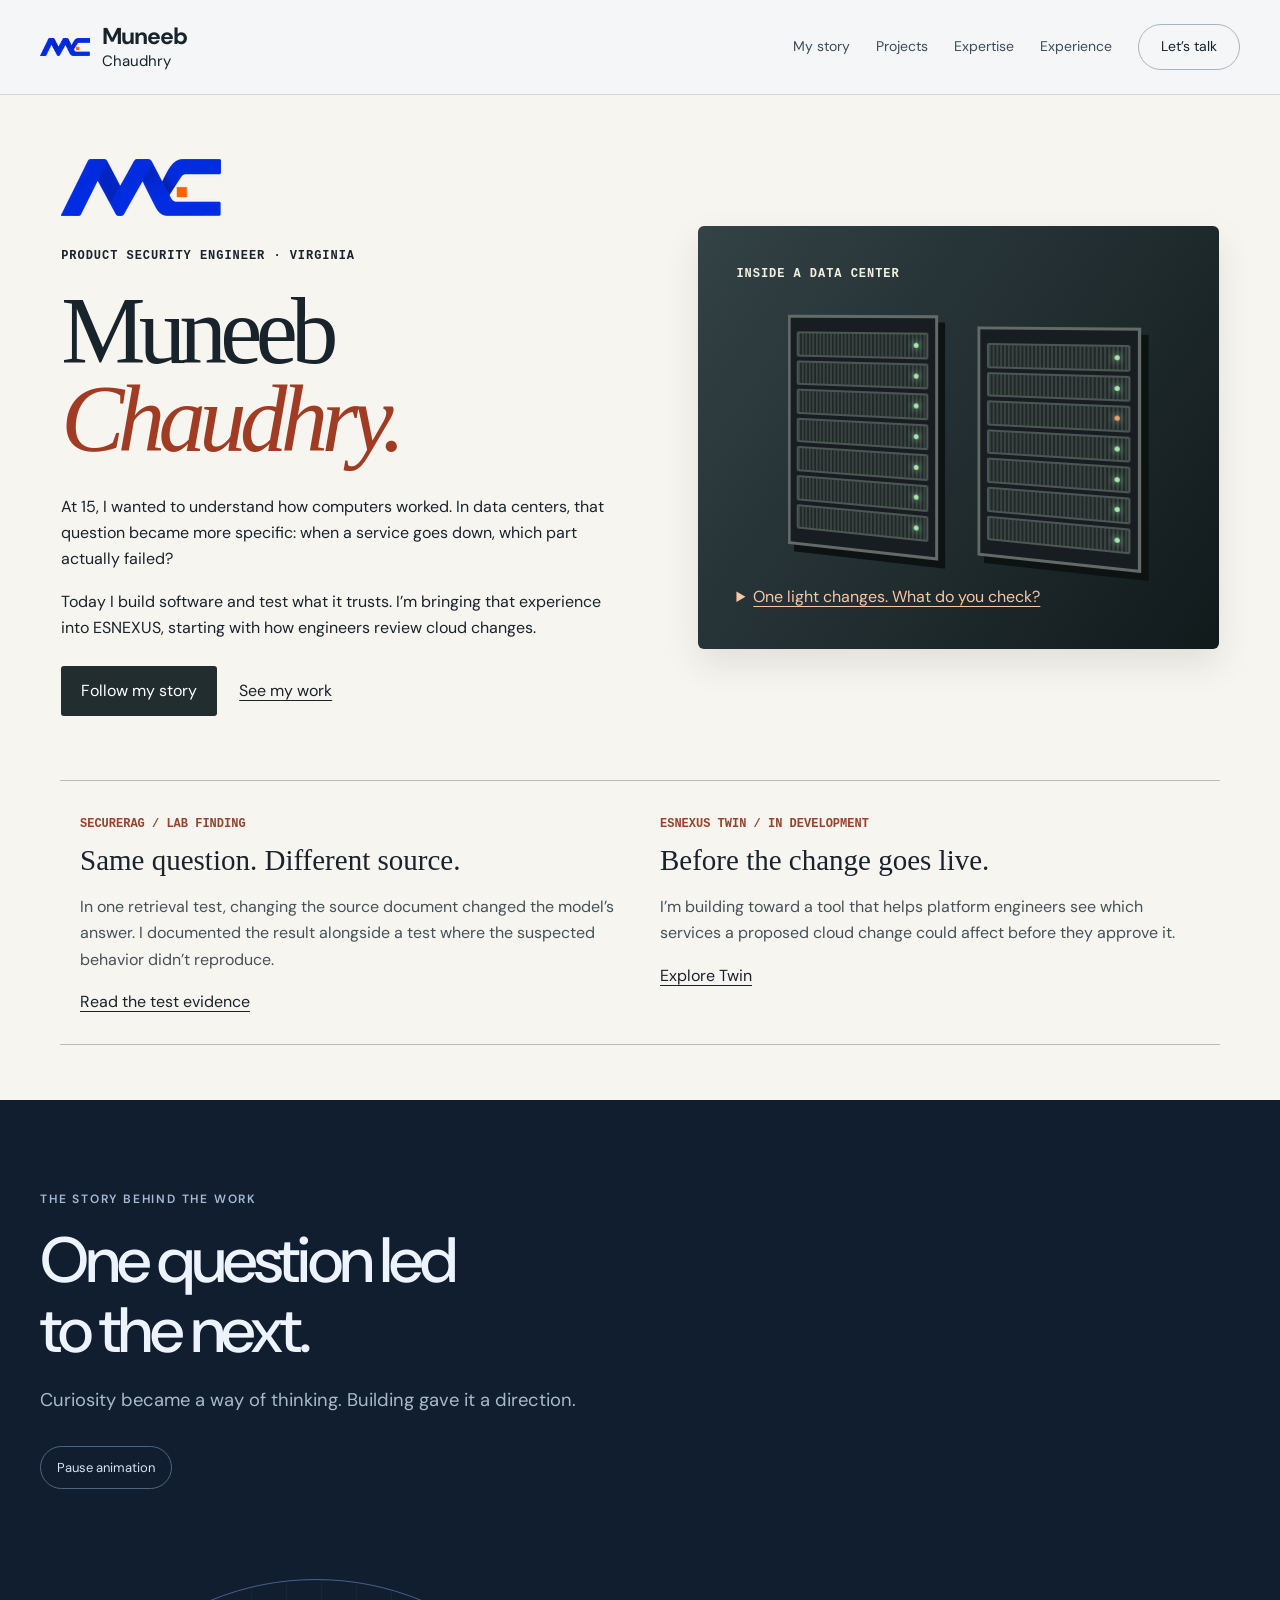
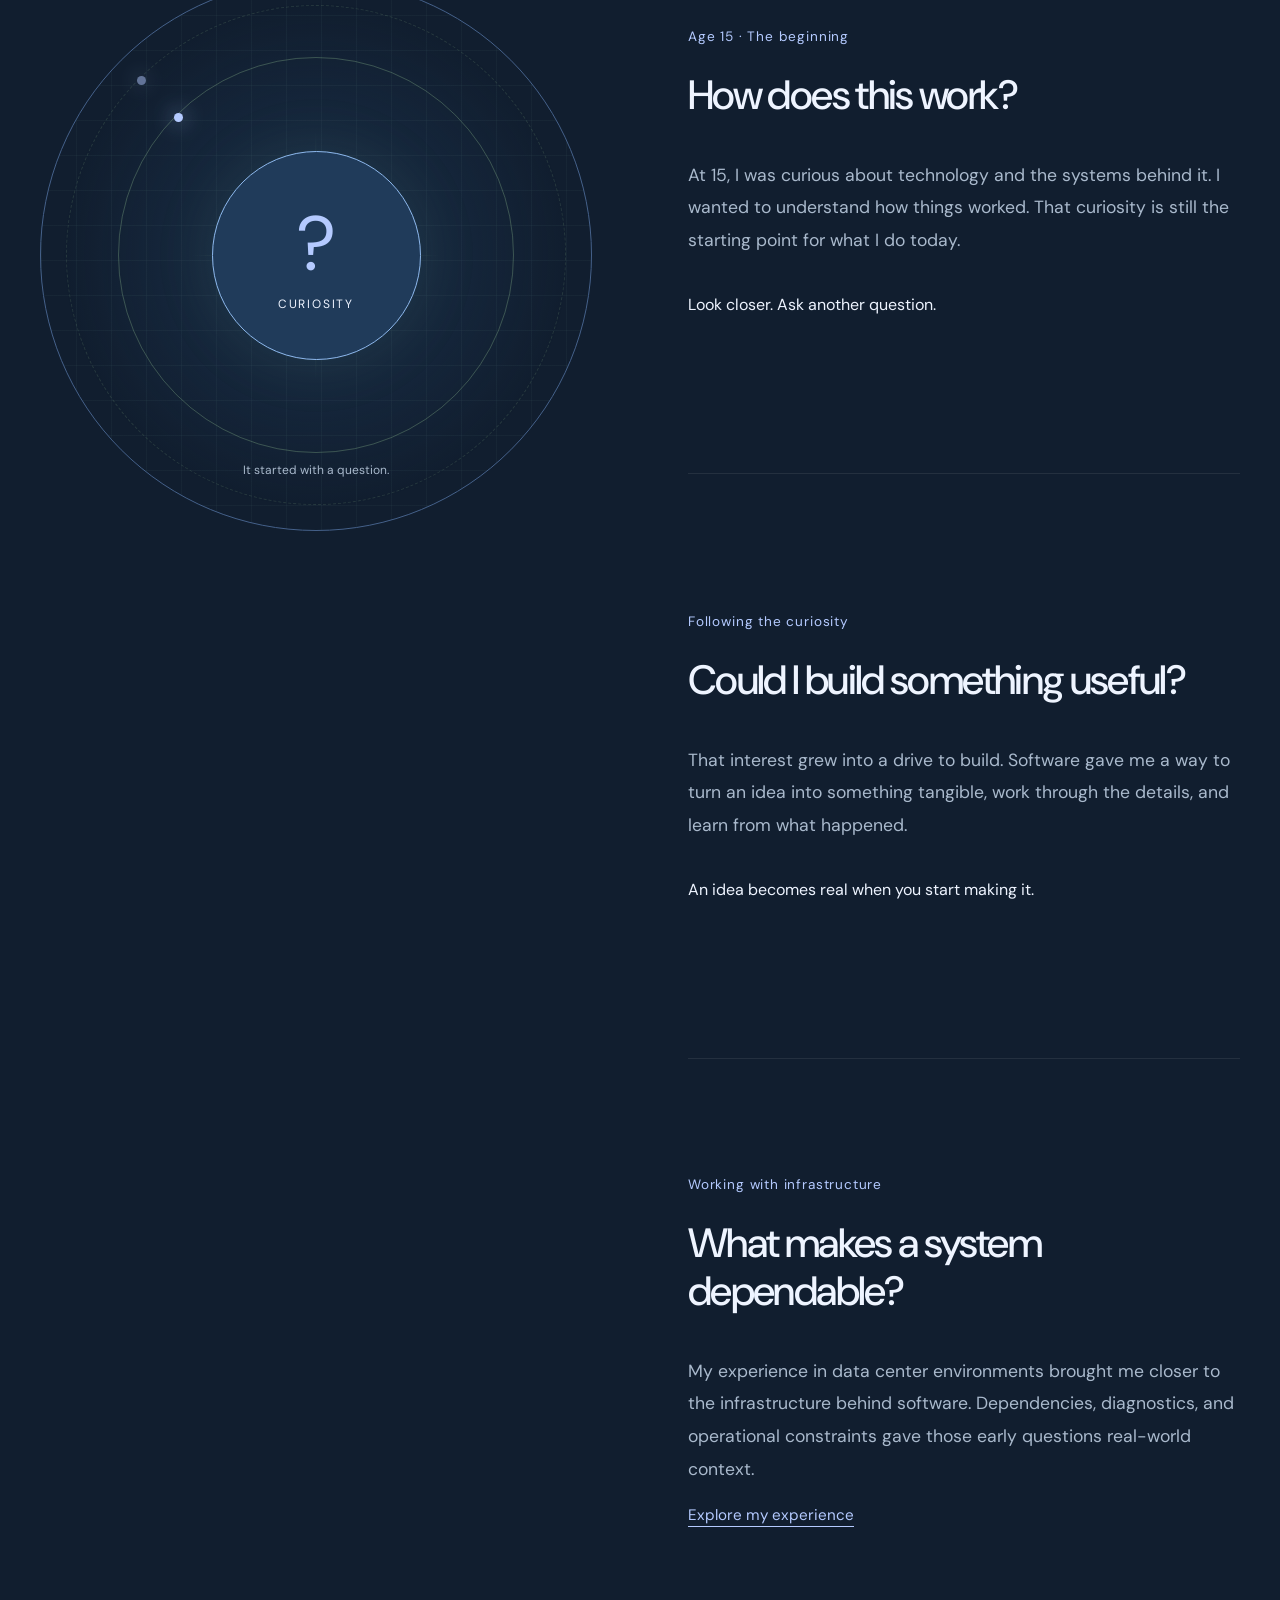
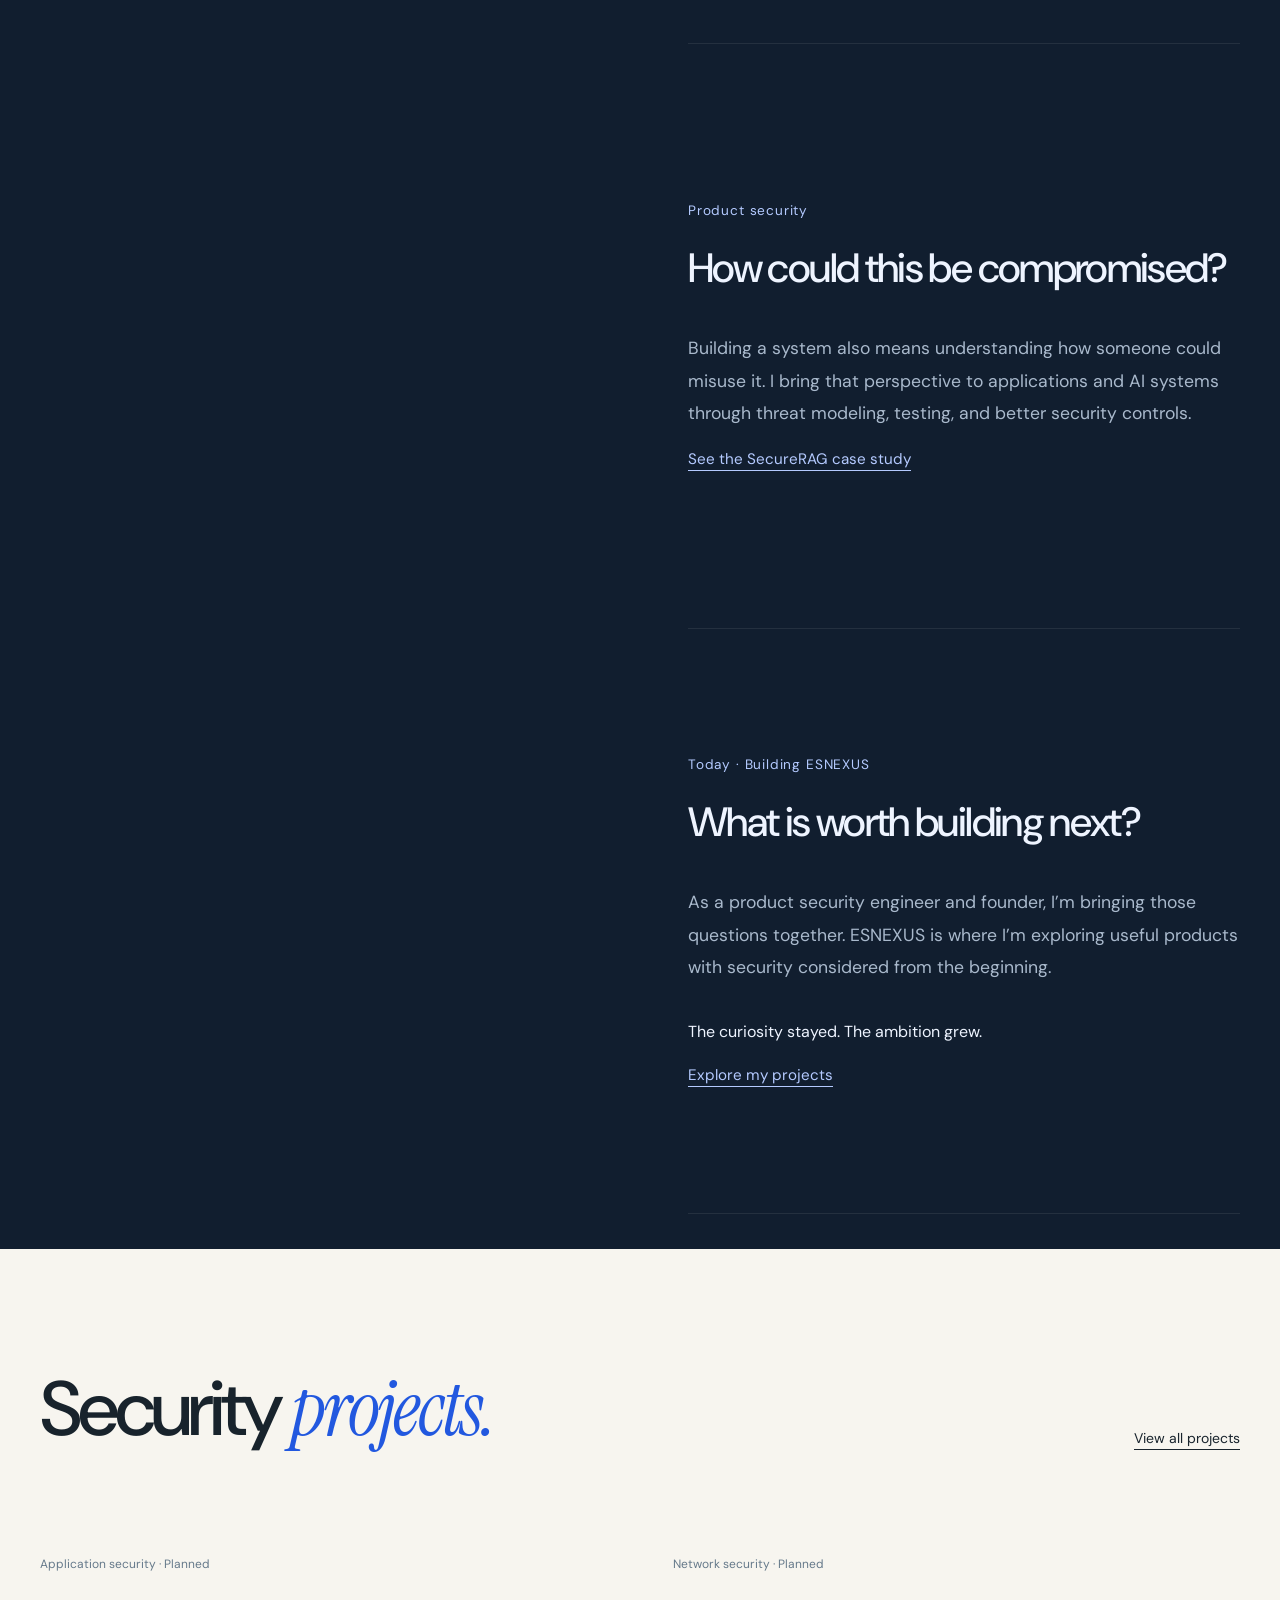
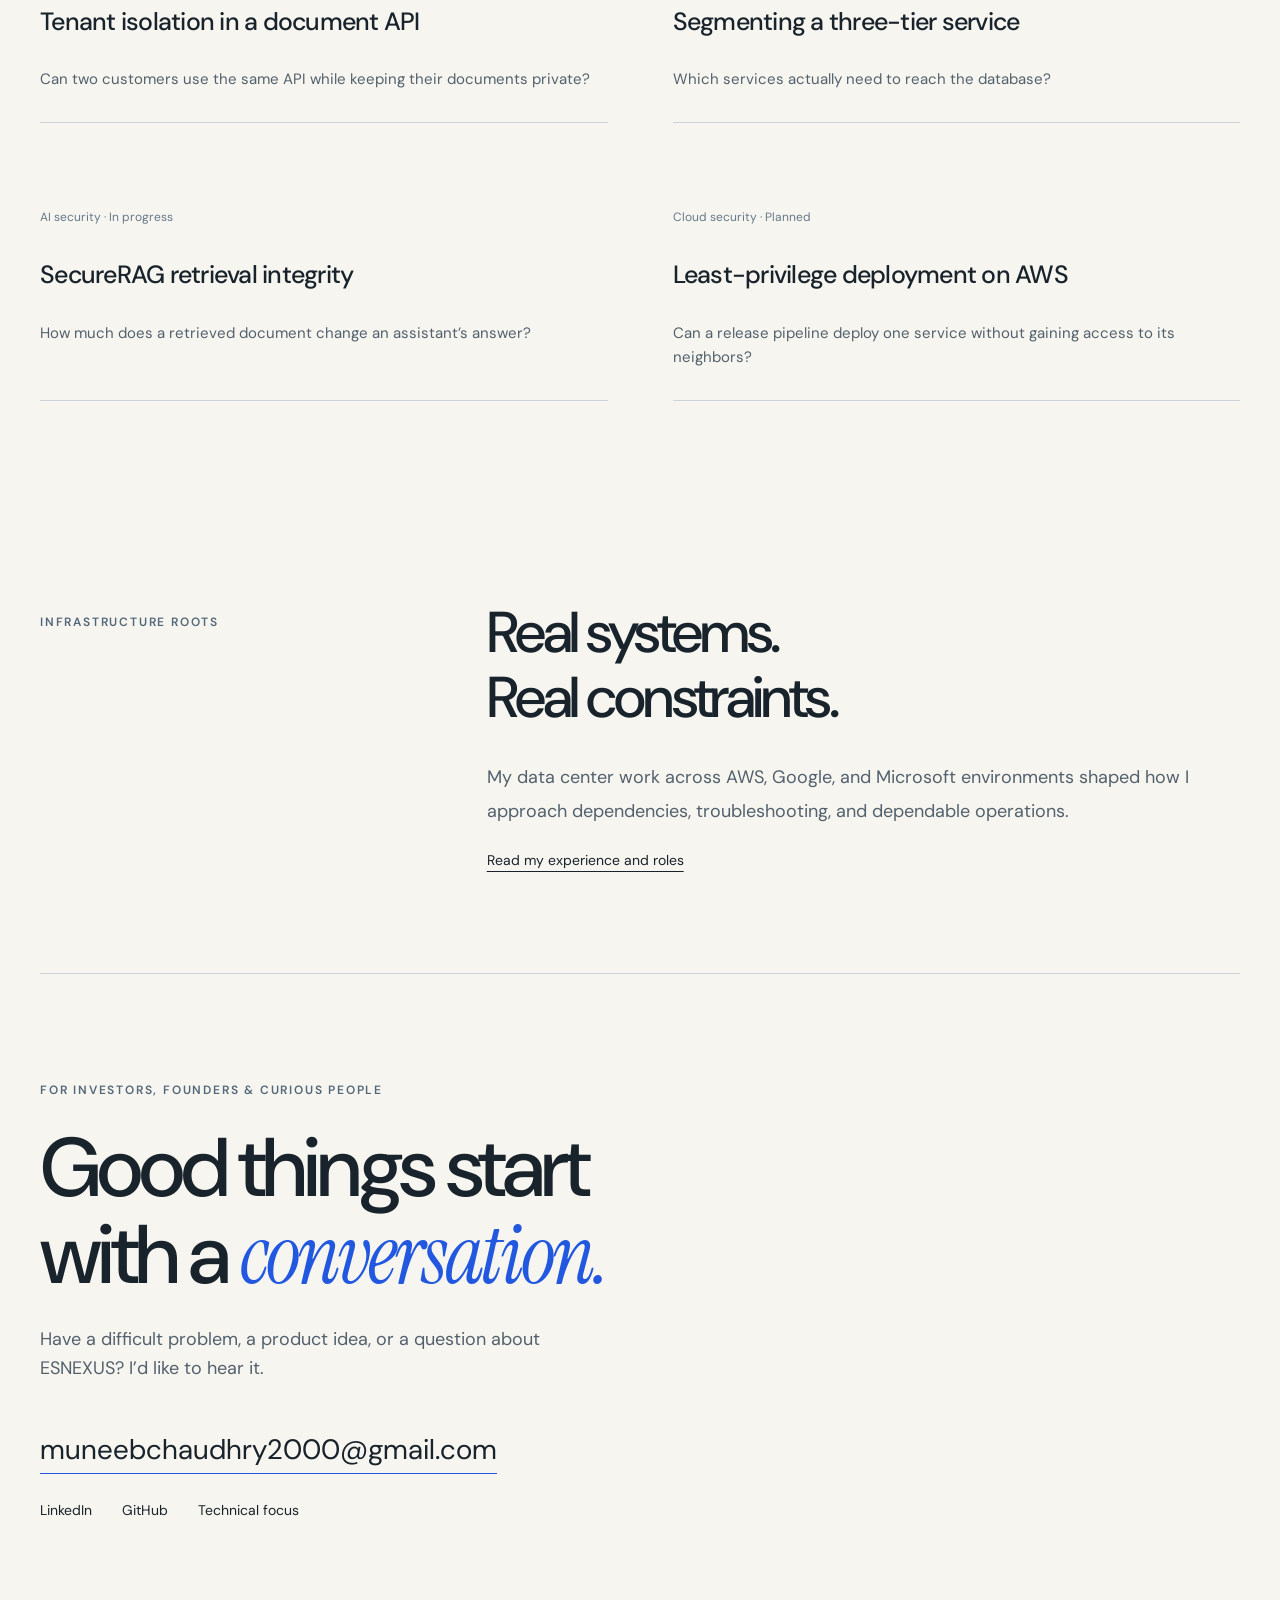
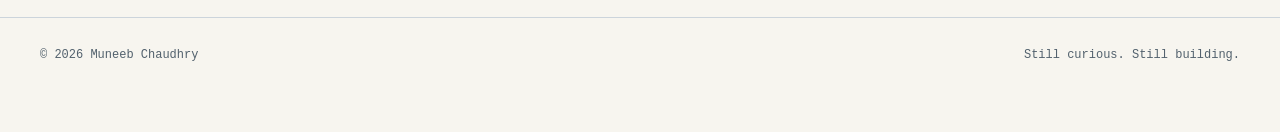
==== commit 8f4704cc: "Add Expertise to primary navigation across portfolio pages" ====
--- a/index.html
+++ b/index.html
@@ -21,7 +21,7 @@
   .editorial .story-chapter p + p, .editorial .story-chapter a { margin-top: 14px; }
 }
 </style></head><body class="editorial"><a class="skip-link" href="#main">Skip to content</a>
-<header class="site-header"><nav class="wrap nav" aria-label="Main navigation"><a class="wordmark" href="./">Muneeb<span>Chaudhry</span></a><button class="menu-btn" id="menu" aria-label="Open navigation" aria-expanded="false" aria-controls="navlinks">Menu</button><div class="nav-links" id="navlinks"><a href="#story">My story</a><a href="./projects/">Projects</a><a href="./experience/">Experience</a><a class="contact-link" href="mailto:muneebchaudhry2000@gmail.com">Let’s talk</a></div></nav></header>
+<header class="site-header"><nav class="wrap nav" aria-label="Main navigation"><a class="wordmark" href="./">Muneeb<span>Chaudhry</span></a><button class="menu-btn" id="menu" aria-label="Open navigation" aria-expanded="false" aria-controls="navlinks">Menu</button><div class="nav-links" id="navlinks"><a href="#story">My story</a><a href="./projects/">Projects</a><a href="./expertise/">Expertise</a><a href="./experience/">Experience</a><a class="contact-link" href="mailto:muneebchaudhry2000@gmail.com">Let’s talk</a></div></nav></header>
 <main id="main"><section class="cover"><div><img class="cover-monogram" src="[data-uri]" alt="MC monogram" width="160" decoding="sync"><span class="byline">Product security engineer · Virginia</span><h1>Muneeb<br><i>Chaudhry.</i></h1><p>At 15, I wanted to understand how computers worked. In data centers, that question became more specific: when a service goes down, which part actually failed?</p><p>Today I build software and test what it trusts. I’m bringing that experience into ESNEXUS, starting with how engineers review cloud changes.</p><div class="cover-links"><a href="#story">Follow my story</a><a href="#work">See my work</a></div></div><aside class="rack-study"><div class="rack-caption">Inside a data center</div><div class="rack-bank" aria-hidden="true"><div class="rack"><span class="rack-unit"></span><span class="rack-unit"></span><span class="rack-unit"></span><span class="rack-unit"></span><span class="rack-unit"></span><span class="rack-unit"></span><span class="rack-unit"></span></div><div class="rack"><span class="rack-unit"></span><span class="rack-unit"></span><span class="rack-unit"></span><span class="rack-unit"></span><span class="rack-unit"></span><span class="rack-unit"></span><span class="rack-unit"></span></div></div><details><summary>One light changes. What do you check?</summary><p>A status light is a clue. I’d check the machine, its network connection, and the service it supports. Knowing which systems depend on it tells me who might be affected.</p></details></aside></section><section class="case-strip" aria-label="Current work"><article><small>SECURERAG / LAB FINDING</small><h2>Same question. Different source.</h2><p>In one retrieval test, changing the source document changed the model’s answer. I documented the result alongside a test where the suspected behavior didn’t reproduce.</p><a href="./projects/securerag/evidence/">Read the test evidence</a></article><article><small>ESNEXUS TWIN / IN DEVELOPMENT</small><h2>Before the change goes live.</h2><p>I’m building toward a tool that helps platform engineers see which services a proposed cloud change could affect before they approve it.</p><a href="https://www.esnexus.com/products.html">Explore Twin</a></article></section><section class="origin-story" id="story" aria-labelledby="story-title">
   <div class="wrap story-intro"><div class="eyebrow">The story behind the work</div><h2 id="story-title">One question led<br>to the next.</h2><p>Curiosity became a way of thinking. Building gave it a direction.</p><button class="motion-toggle" type="button" aria-pressed="false">Pause animation</button></div>
   <div class="wrap story-layout">
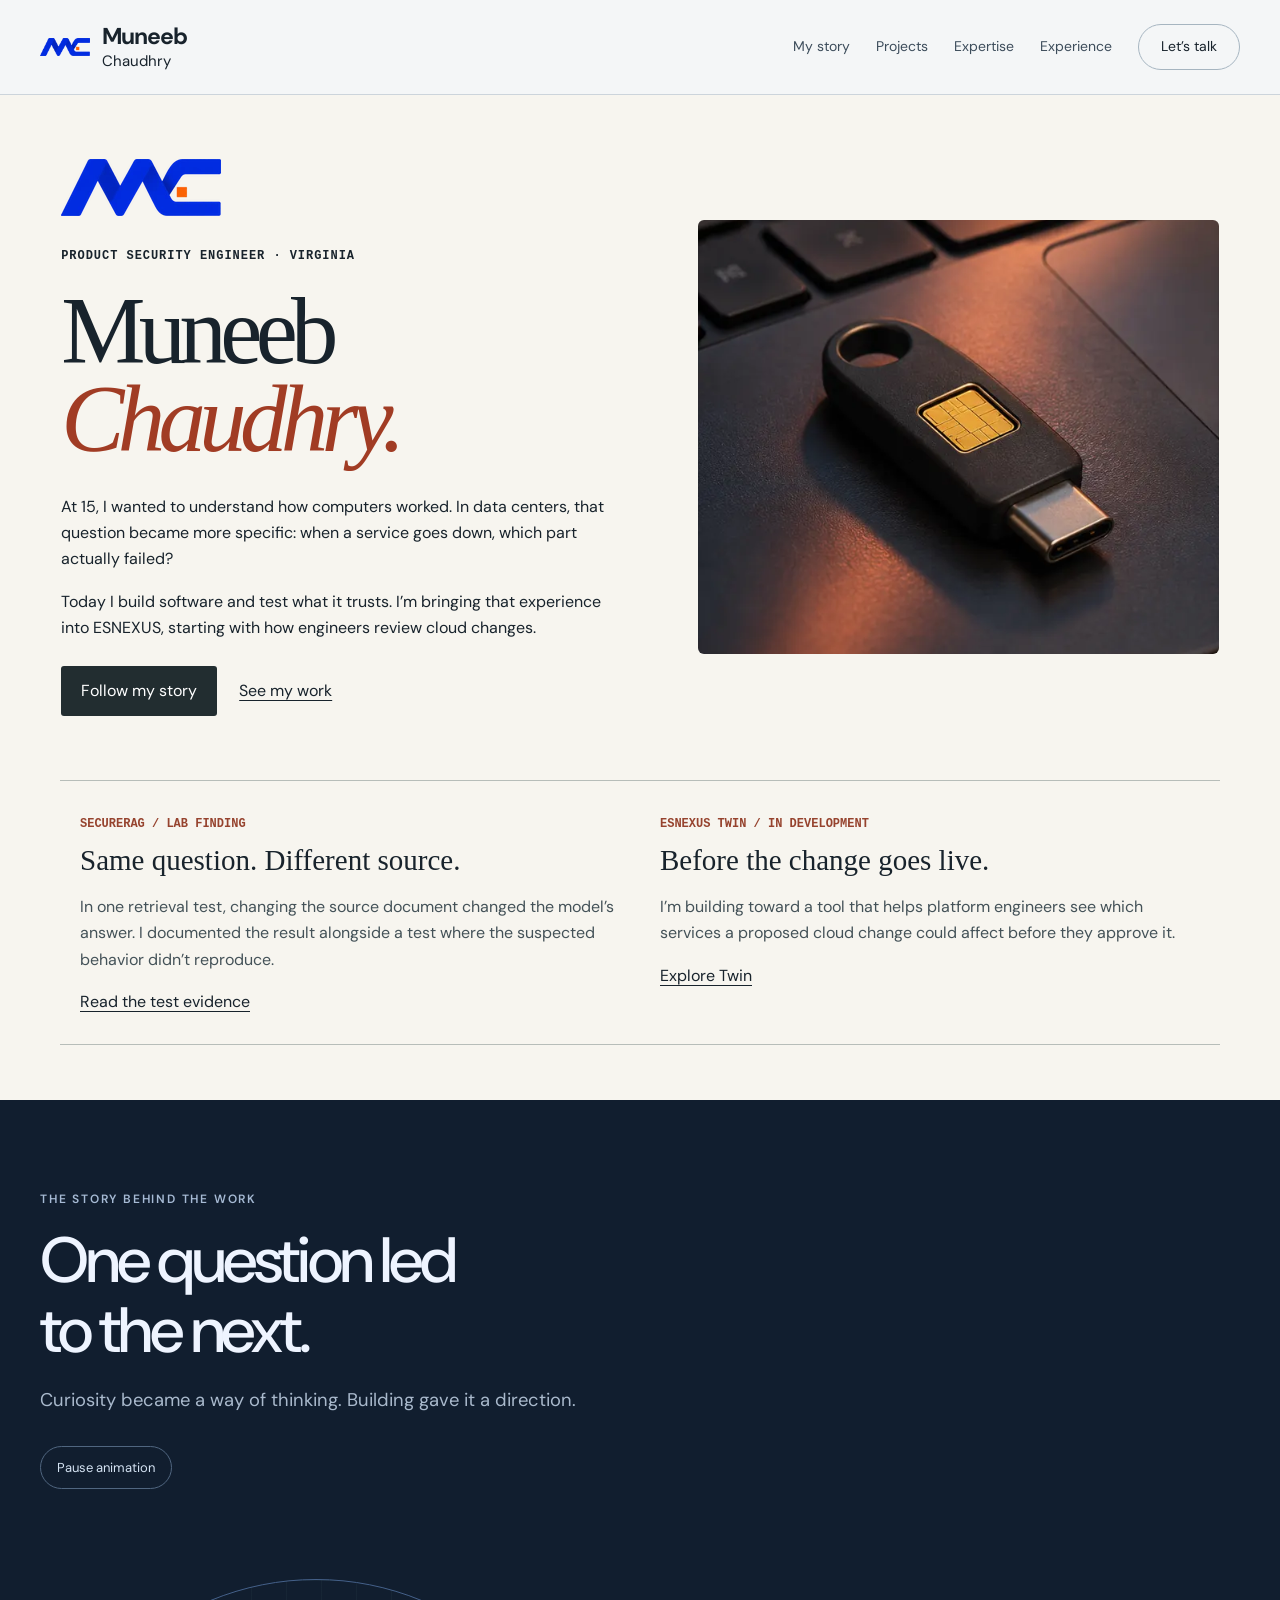
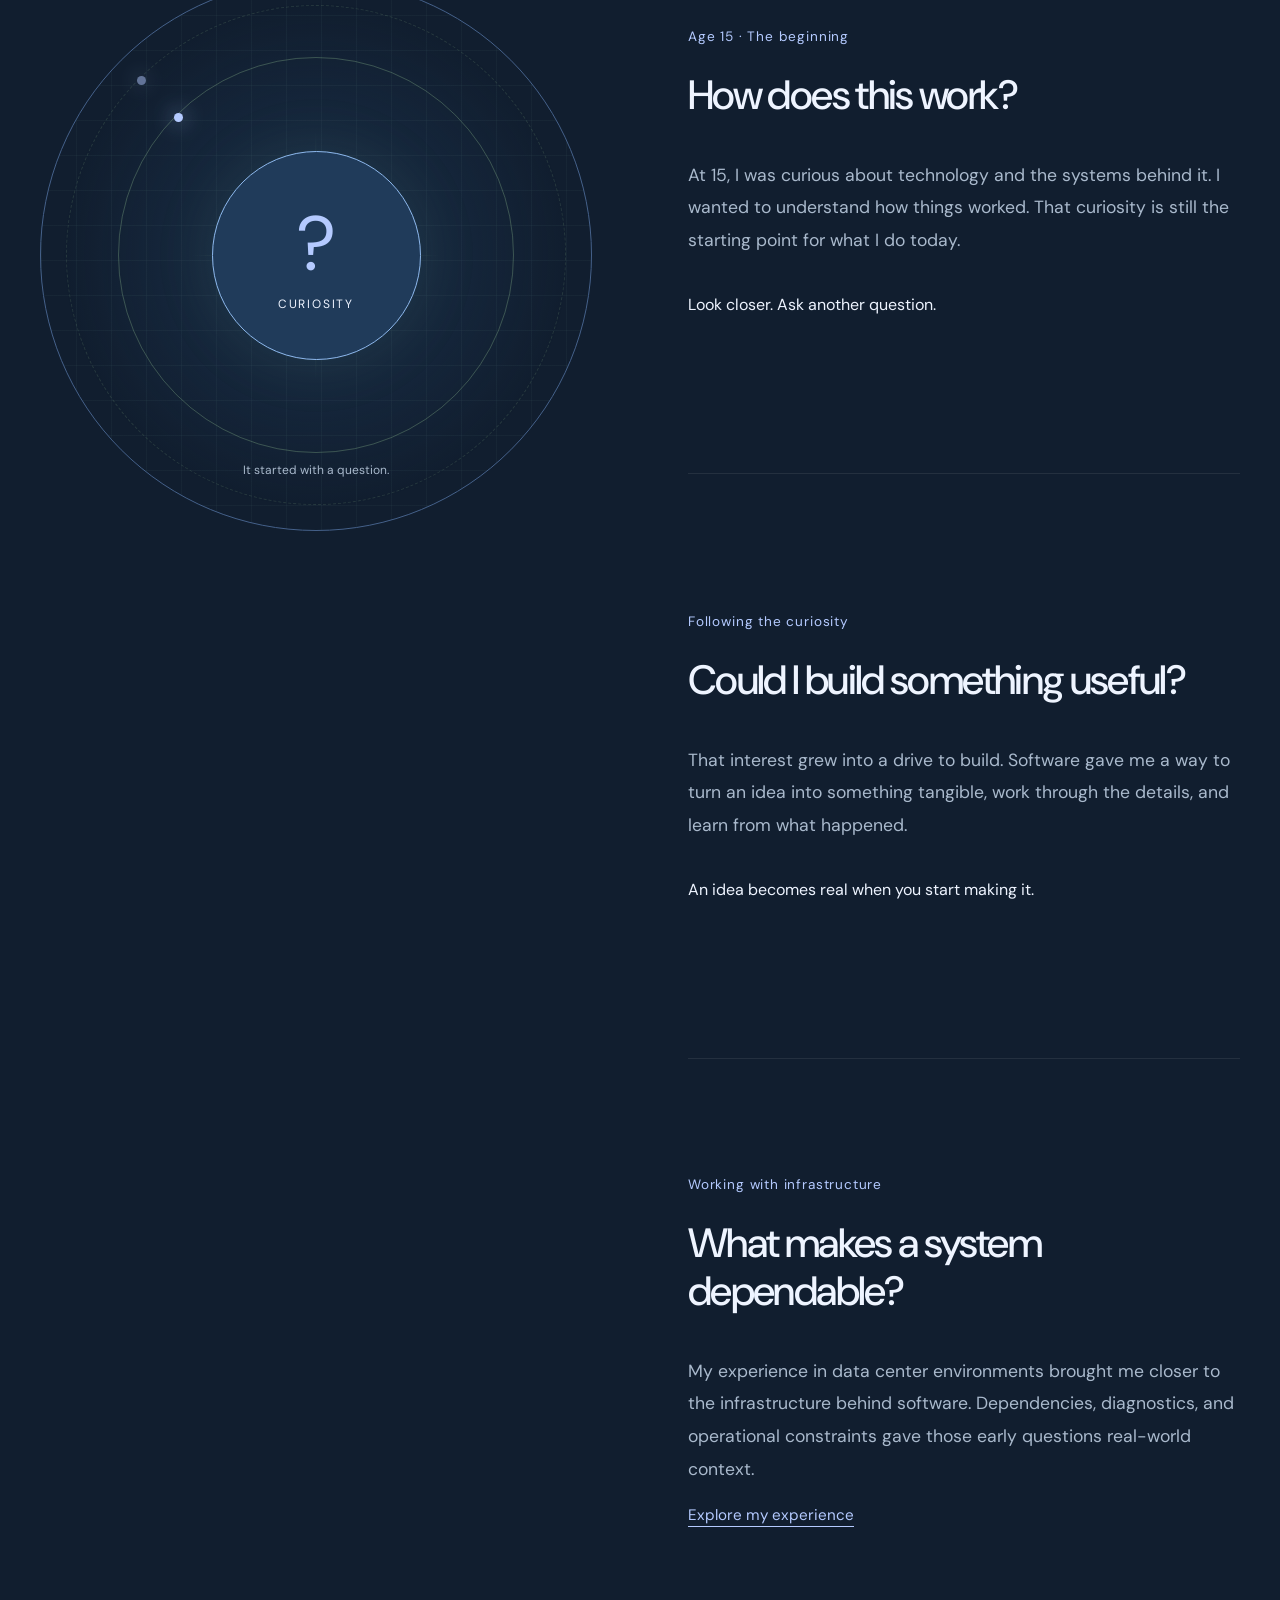
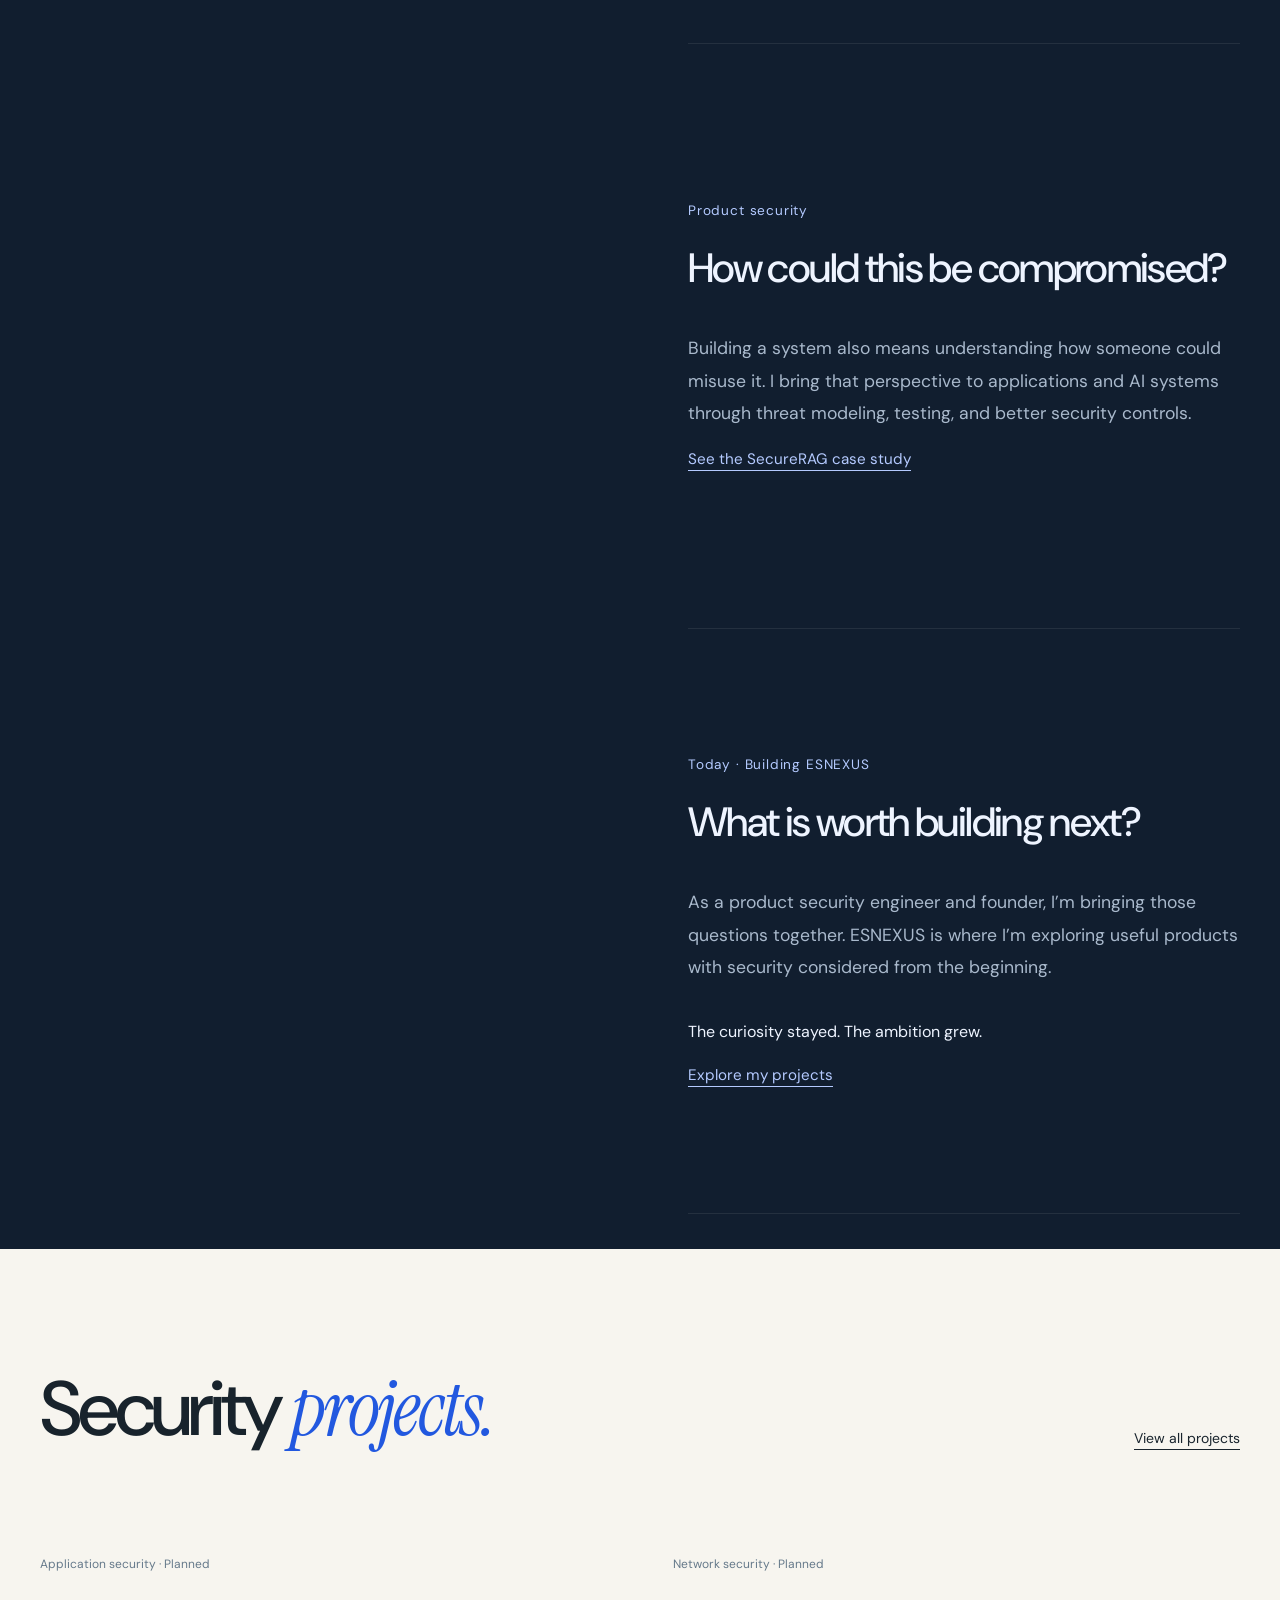
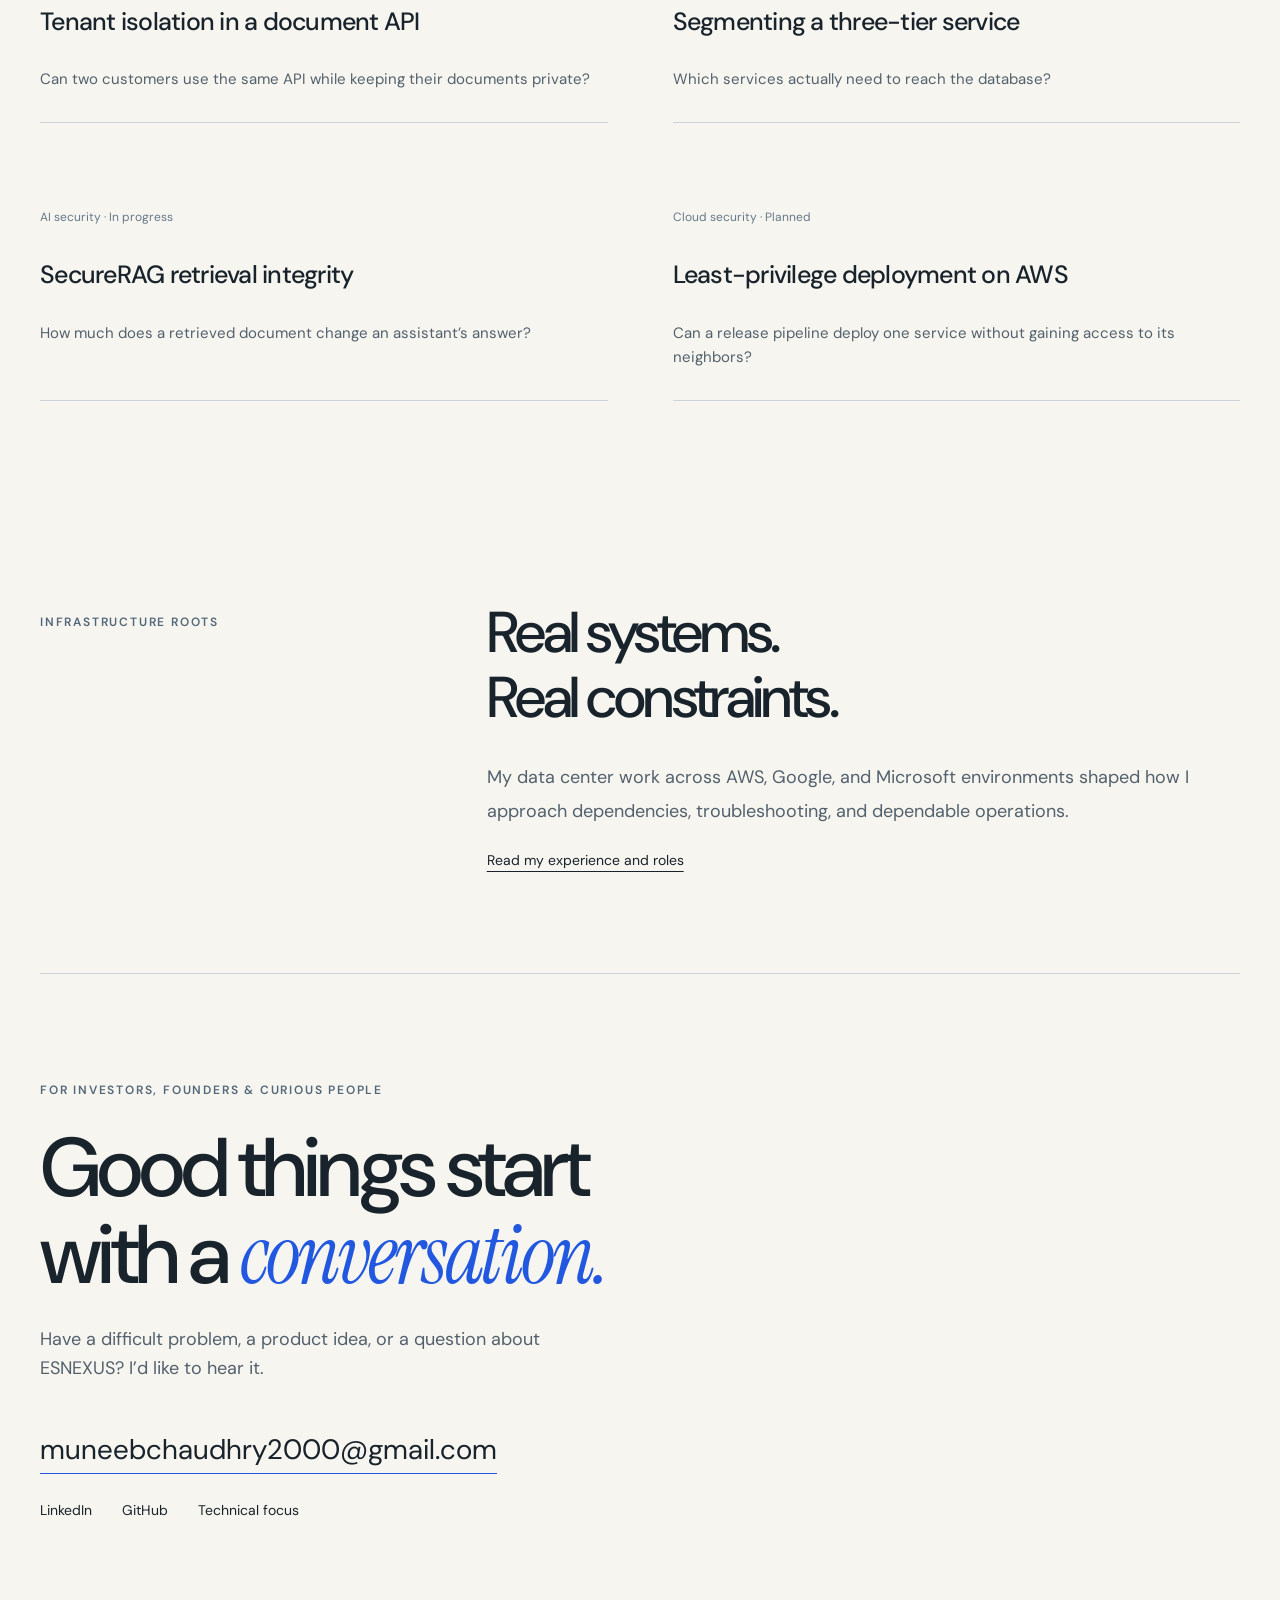
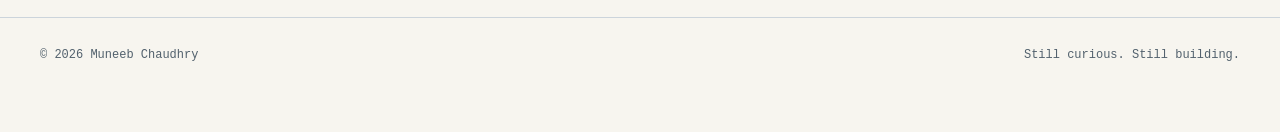
==== commit 1ec1ce03: "Feature product security on the homepage and infrastructure imagery in Experience" ====
--- a/index.html
+++ b/index.html
@@ -1,6 +1,6 @@
 <!doctype html>
 <html lang="en"><head><meta charset="utf-8"><meta name="viewport" content="width=device-width,initial-scale=1"><title>Muneeb Chaudhry — Builder, Product Security Engineer & Founder</title><meta name="description" content="Curious since 15. Muneeb Chaudhry builds software, secures systems, and explores new products as the founder of ESNEXUS."><meta name="theme-color" content="#f4f6f8"><link rel="icon" href="./favicon.svg"><link rel="stylesheet" href="./professional.css?v=mc2"><script src="./professional.js" defer></script><style>
-.editorial{background:#f7f5ef}.cover{max-width:1260px;margin:auto;padding:clamp(32px,5vw,76px) clamp(20px,4vw,56px);display:grid;grid-template-columns:1.1fr 1fr;gap:clamp(32px,5vw,80px);align-items:center}.cover h1{font:normal clamp(60px,7.4vw,112px)/.93 Georgia,serif;letter-spacing:-.07em;margin:20px 0 30px}.cover h1 i{color:#a13c24;font-weight:400}.cover p{max-width:34em;line-height:1.65}.cover .byline,.rack-caption{font:600 12px/1.5 ui-monospace,monospace;letter-spacing:.08em;text-transform:uppercase}.cover-links{display:flex;align-items:center;gap:22px;flex-wrap:wrap;margin-top:24px}.cover-links a,.case-strip a{text-decoration:underline;text-underline-offset:4px}.cover-links a:first-child{background:#222d30;color:white;padding:12px 20px;border-radius:3px;text-decoration:none}.rack-study{background:#192326;color:#f3f0df;padding:clamp(20px,3vw,40px);border-radius:6px;background-image:linear-gradient(125deg,#334246,#111a1b);box-shadow:0 15px 34px #1b26251a}.rack-bank{display:flex;gap:8%;justify-content:center;perspective:650px;padding:32px 4%}.rack{width:40%;background:#171d20;padding:10px 7px;border:3px solid #626b67;transform:rotateY(-16deg) skewY(3deg);box-shadow:7px 7px 0 #0d1213}.rack:nth-child(2){transform:rotateY(-16deg) skewY(3deg) translateY(12px)}.rack-unit{display:block;position:relative;height:clamp(16px,2vw,29px);margin:4px 0;background:repeating-linear-gradient(90deg,#394342 0 2px,#202928 2px 4px);border:2px solid #4c5653;border-radius:2px}.rack-unit:after{content:'';position:absolute;right:6%;top:38%;width:5px;height:5px;border-radius:50%;background:#a8e9ae;box-shadow:0 0 7px #a8e9ae}.rack:nth-child(2) .rack-unit:nth-child(3):after{background:#ff9d68;animation:trace 1.4s ease-in-out 3}@keyframes trace{50%{box-shadow:0 0 11px 4px #ff9555}}.rack-study summary{cursor:pointer;color:#fac7a4;text-decoration:underline;text-underline-offset:4px}.rack-study details p{font-size:15px;color:#dae3db}.case-strip{display:grid;grid-template-columns:1fr 1fr;gap:40px;max-width:1160px;margin:0 auto 55px;border-block:1px solid #b7bdb9;padding:28px 20px}.case-strip h2{font:normal 29px/1.2 Georgia;margin:8px 0}.case-strip p{color:#445258}.case-strip small{font:600 12px ui-monospace,monospace;color:#96432e}@media(max-width:760px){.cover,.case-strip{grid-template-columns:1fr}.cover h1{font-size:clamp(58px,13vw,84px)}.case-strip{margin-inline:20px;padding-inline:0;gap:24px}.rack-bank{padding:16px 6% 24px}}@media(prefers-reduced-motion:reduce){.rack-unit:after{animation:none!important}}
+.editorial{background:#f7f5ef}.cover{max-width:1260px;margin:auto;padding:clamp(32px,5vw,76px) clamp(20px,4vw,56px);display:grid;grid-template-columns:1.1fr 1fr;gap:clamp(32px,5vw,80px);align-items:center}.cover h1{font:normal clamp(60px,7.4vw,112px)/.93 Georgia,serif;letter-spacing:-.07em;margin:20px 0 30px}.cover h1 i{color:#a13c24;font-weight:400}.cover p{max-width:34em;line-height:1.65}.cover .byline,.rack-caption{font:600 12px/1.5 ui-monospace,monospace;letter-spacing:.08em;text-transform:uppercase}.cover-links{display:flex;align-items:center;gap:22px;flex-wrap:wrap;margin-top:24px}.cover-links a,.case-strip a{text-decoration:underline;text-underline-offset:4px}.cover-links a:first-child{background:#222d30;color:white;padding:12px 20px;border-radius:3px;text-decoration:none}.security-cover{width:100%;aspect-ratio:6/5;object-fit:cover;border-radius:6px;display:block}.case-strip{display:grid;grid-template-columns:1fr 1fr;gap:40px;max-width:1160px;margin:0 auto 55px;border-block:1px solid #b7bdb9;padding:28px 20px}.case-strip h2{font:normal 29px/1.2 Georgia;margin:8px 0}.case-strip p{color:#445258}.case-strip small{font:600 12px ui-monospace,monospace;color:#96432e}@media(max-width:760px){.cover,.case-strip{grid-template-columns:1fr}.cover h1{font-size:clamp(58px,13vw,84px)}.case-strip{margin-inline:20px;padding-inline:0;gap:24px}.rack-bank{padding:16px 6% 24px}}@media(prefers-reduced-motion:reduce){.rack-unit:after{animation:none!important}}
 .cover .cover-monogram{display:block;width:clamp(130px,14vw,160px);height:auto;margin:0 0 25px}
 
 /* Keep the story illustration in the reading flow on single-column screens. */
@@ -22,7 +22,7 @@
 }
 </style></head><body class="editorial"><a class="skip-link" href="#main">Skip to content</a>
 <header class="site-header"><nav class="wrap nav" aria-label="Main navigation"><a class="wordmark" href="./">Muneeb<span>Chaudhry</span></a><button class="menu-btn" id="menu" aria-label="Open navigation" aria-expanded="false" aria-controls="navlinks">Menu</button><div class="nav-links" id="navlinks"><a href="#story">My story</a><a href="./projects/">Projects</a><a href="./expertise/">Expertise</a><a href="./experience/">Experience</a><a class="contact-link" href="mailto:muneebchaudhry2000@gmail.com">Let’s talk</a></div></nav></header>
-<main id="main"><section class="cover"><div><img class="cover-monogram" src="[data-uri]" alt="MC monogram" width="160" decoding="sync"><span class="byline">Product security engineer · Virginia</span><h1>Muneeb<br><i>Chaudhry.</i></h1><p>At 15, I wanted to understand how computers worked. In data centers, that question became more specific: when a service goes down, which part actually failed?</p><p>Today I build software and test what it trusts. I’m bringing that experience into ESNEXUS, starting with how engineers review cloud changes.</p><div class="cover-links"><a href="#story">Follow my story</a><a href="#work">See my work</a></div></div><aside class="rack-study"><div class="rack-caption">Inside a data center</div><div class="rack-bank" aria-hidden="true"><div class="rack"><span class="rack-unit"></span><span class="rack-unit"></span><span class="rack-unit"></span><span class="rack-unit"></span><span class="rack-unit"></span><span class="rack-unit"></span><span class="rack-unit"></span></div><div class="rack"><span class="rack-unit"></span><span class="rack-unit"></span><span class="rack-unit"></span><span class="rack-unit"></span><span class="rack-unit"></span><span class="rack-unit"></span><span class="rack-unit"></span></div></div><details><summary>One light changes. What do you check?</summary><p>A status light is a clue. I’d check the machine, its network connection, and the service it supports. Knowing which systems depend on it tells me who might be affected.</p></details></aside></section><section class="case-strip" aria-label="Current work"><article><small>SECURERAG / LAB FINDING</small><h2>Same question. Different source.</h2><p>In one retrieval test, changing the source document changed the model’s answer. I documented the result alongside a test where the suspected behavior didn’t reproduce.</p><a href="./projects/securerag/evidence/">Read the test evidence</a></article><article><small>ESNEXUS TWIN / IN DEVELOPMENT</small><h2>Before the change goes live.</h2><p>I’m building toward a tool that helps platform engineers see which services a proposed cloud change could affect before they approve it.</p><a href="https://www.esnexus.com/products.html">Explore Twin</a></article></section><section class="origin-story" id="story" aria-labelledby="story-title">
+<main id="main"><section class="cover"><div><img class="cover-monogram" src="[data-uri]" alt="MC monogram" width="160" decoding="sync"><span class="byline">Product security engineer · Virginia</span><h1>Muneeb<br><i>Chaudhry.</i></h1><p>At 15, I wanted to understand how computers worked. In data centers, that question became more specific: when a service goes down, which part actually failed?</p><p>Today I build software and test what it trusts. I’m bringing that experience into ESNEXUS, starting with how engineers review cloud changes.</p><div class="cover-links"><a href="#story">Follow my story</a><a href="#work">See my work</a></div></div><img class="security-cover" src="./experience/images/security-key.webp" alt="Hardware security key beside a laptop keyboard" fetchpriority="high"></section><section class="case-strip" aria-label="Current work"><article><small>SECURERAG / LAB FINDING</small><h2>Same question. Different source.</h2><p>In one retrieval test, changing the source document changed the model’s answer. I documented the result alongside a test where the suspected behavior didn’t reproduce.</p><a href="./projects/securerag/evidence/">Read the test evidence</a></article><article><small>ESNEXUS TWIN / IN DEVELOPMENT</small><h2>Before the change goes live.</h2><p>I’m building toward a tool that helps platform engineers see which services a proposed cloud change could affect before they approve it.</p><a href="https://www.esnexus.com/products.html">Explore Twin</a></article></section><section class="origin-story" id="story" aria-labelledby="story-title">
   <div class="wrap story-intro"><div class="eyebrow">The story behind the work</div><h2 id="story-title">One question led<br>to the next.</h2><p>Curiosity became a way of thinking. Building gave it a direction.</p><button class="motion-toggle" type="button" aria-pressed="false">Pause animation</button></div>
   <div class="wrap story-layout">
     <div class="story-visual" aria-hidden="true" data-scene="curiosity">
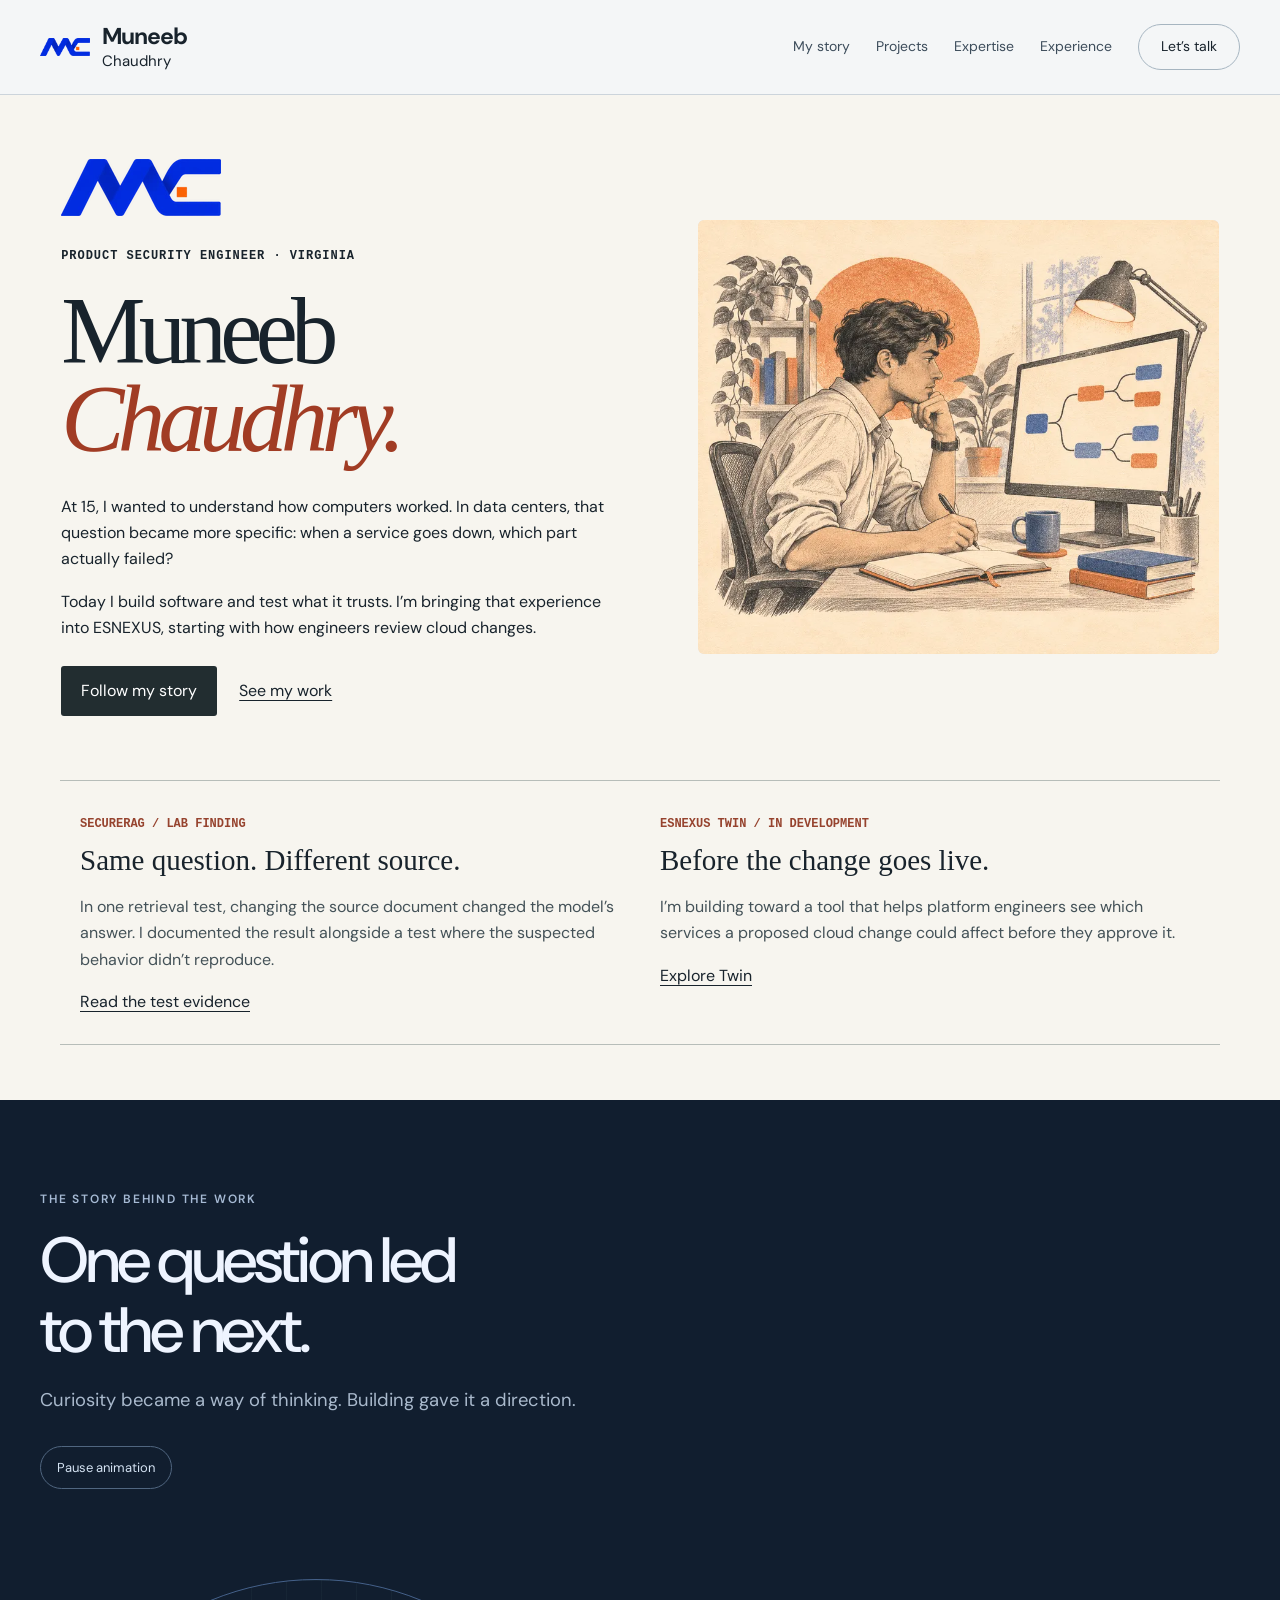
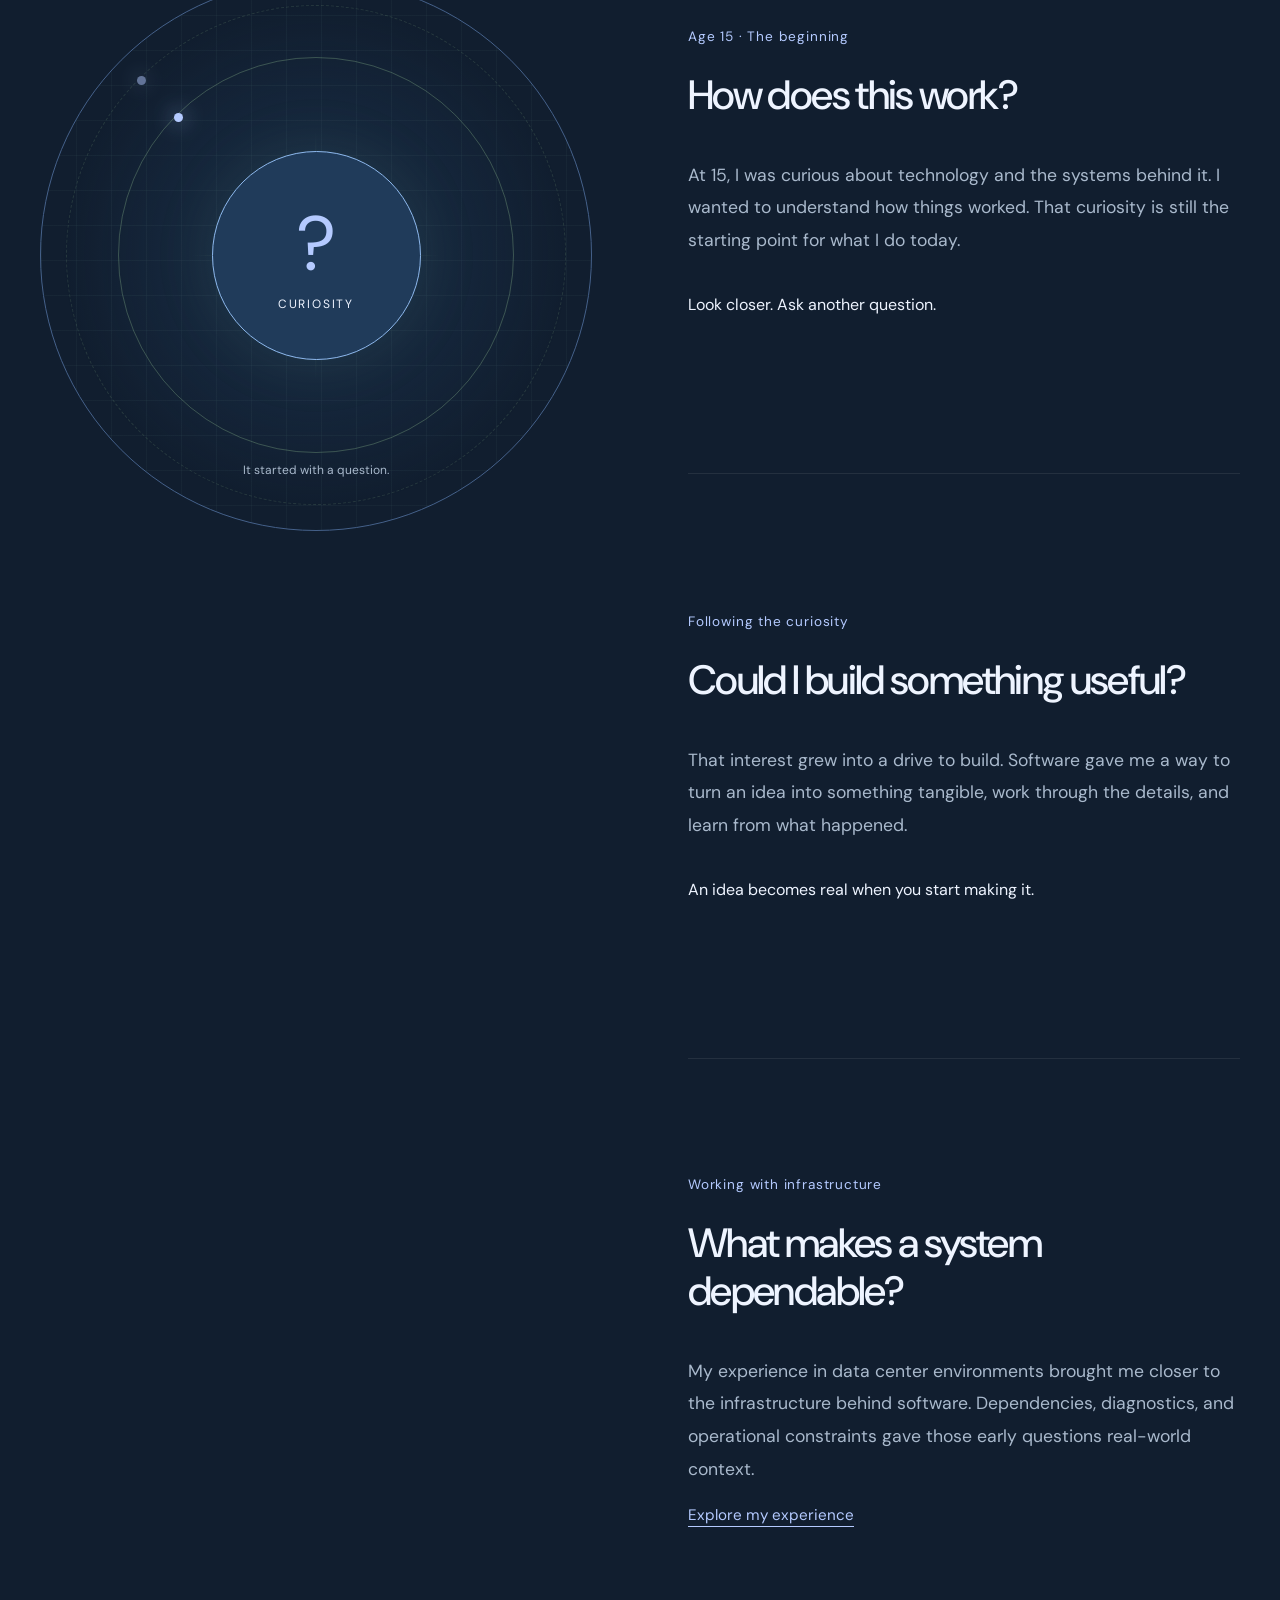
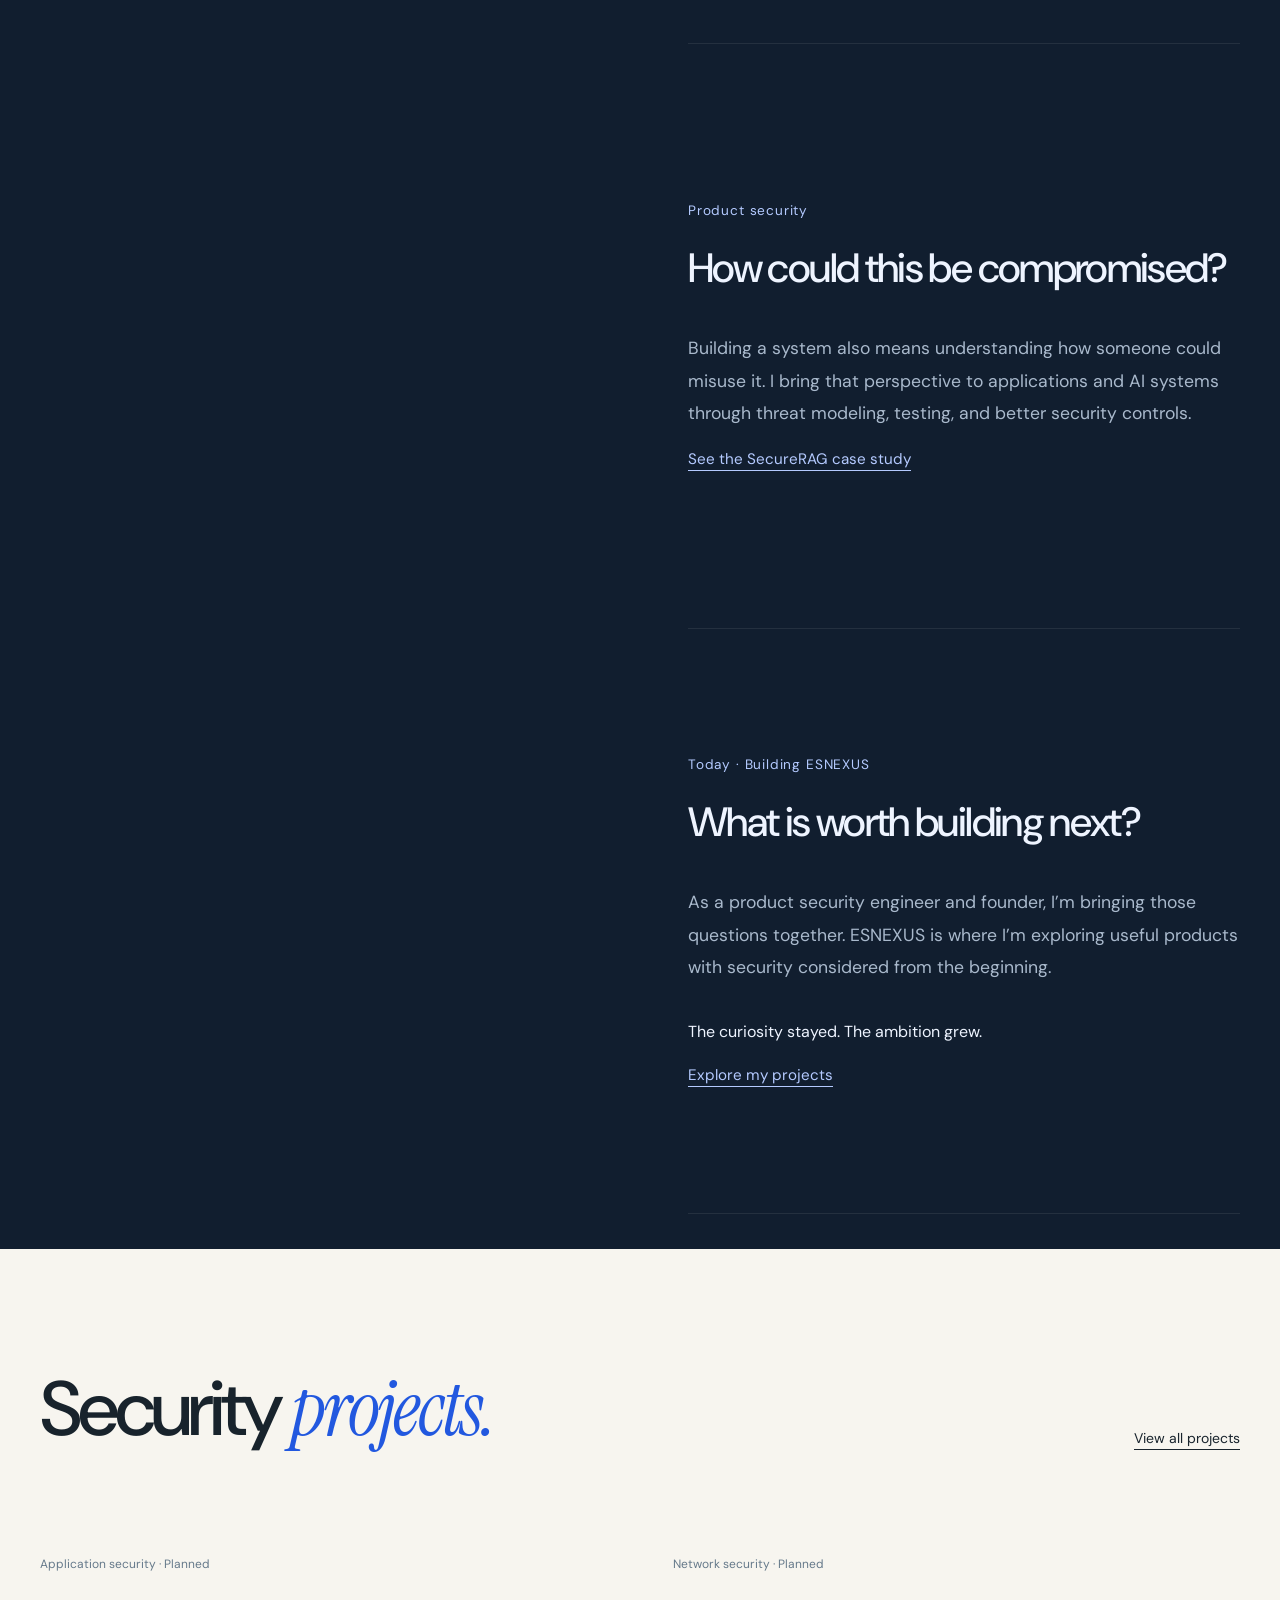
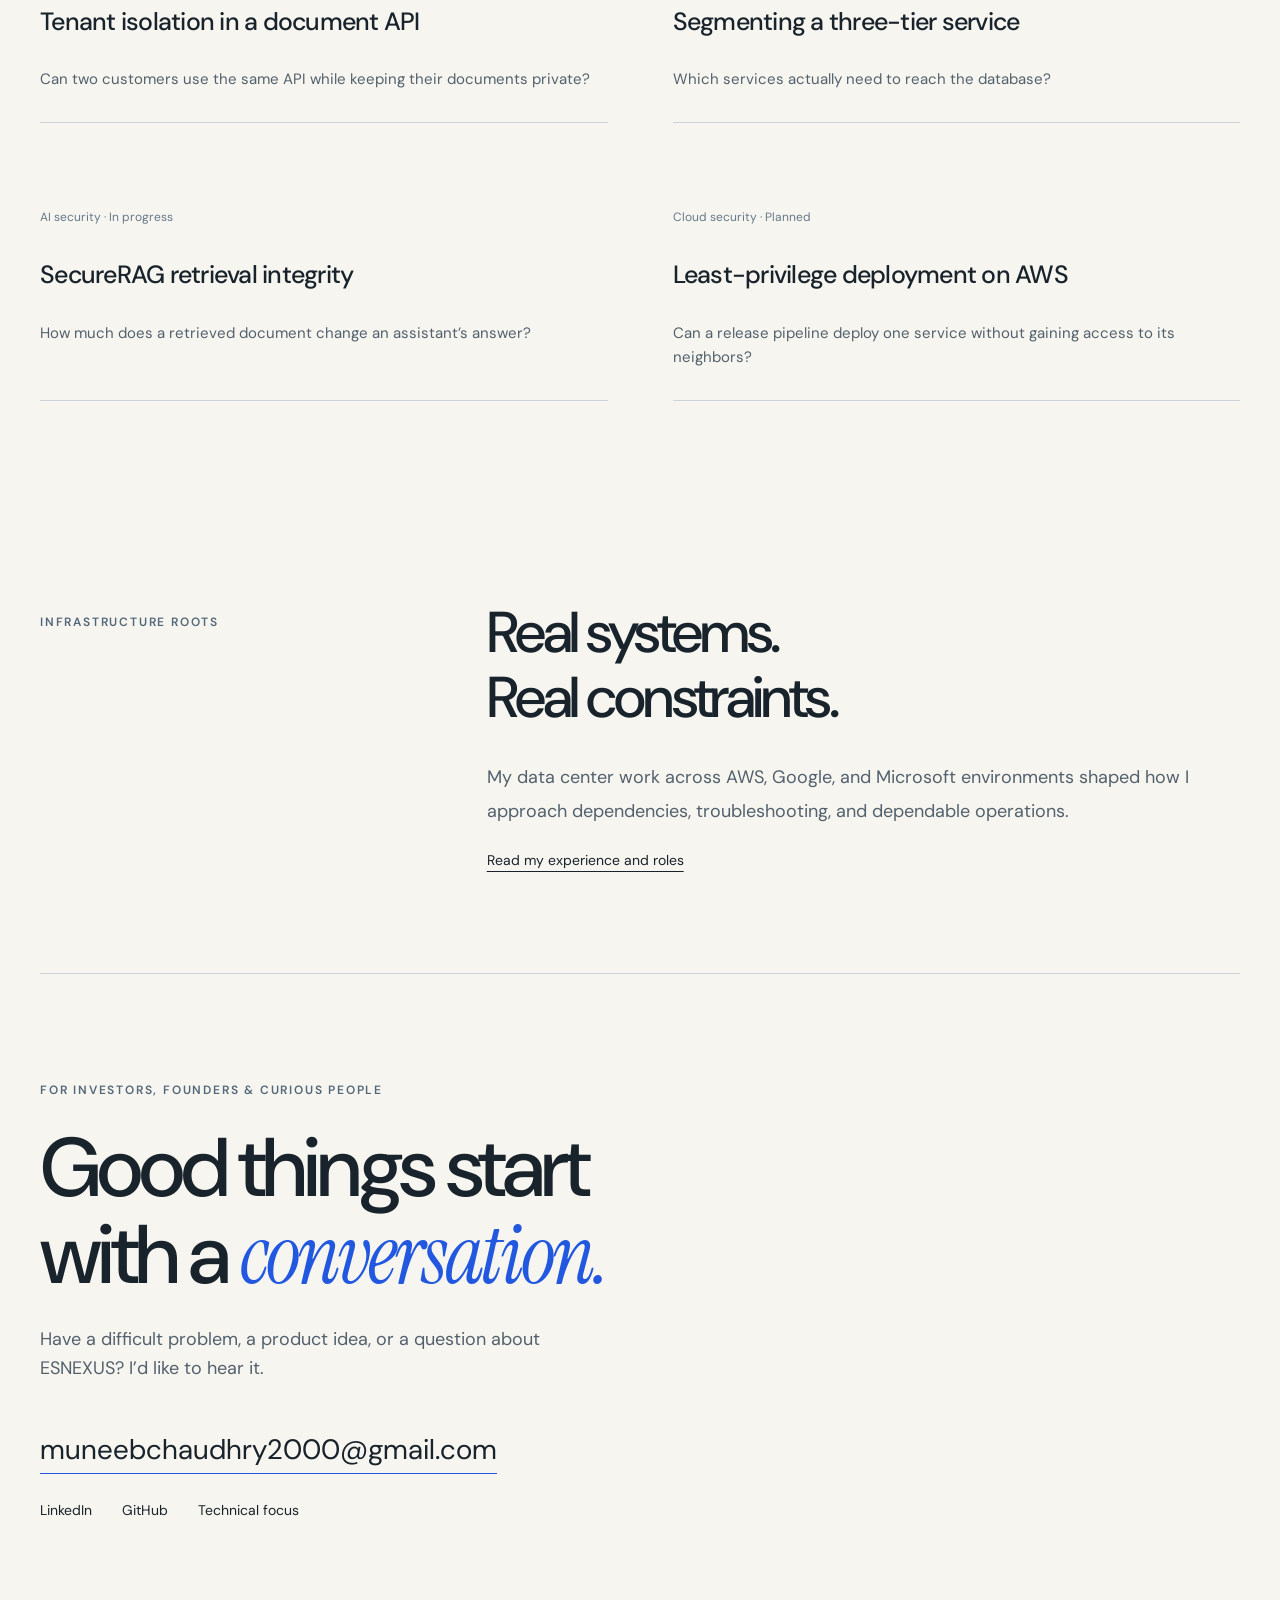
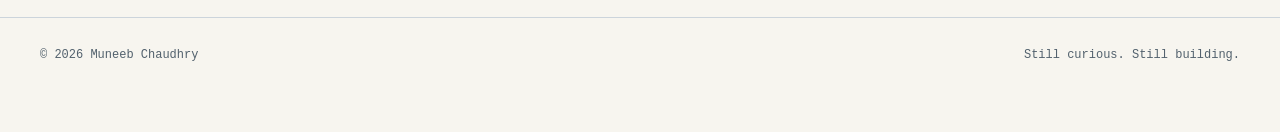
==== commit e9ccdafe: "Illustrate security engineering and add a data center walkthrough below affiliations" ====
--- a/index.html
+++ b/index.html
@@ -20,9 +20,9 @@
   .editorial .story-chapter p { margin: 0; line-height: 1.65; }
   .editorial .story-chapter p + p, .editorial .story-chapter a { margin-top: 14px; }
 }
-</style></head><body class="editorial"><a class="skip-link" href="#main">Skip to content</a>
+.engineer-scene{margin:0;border-radius:6px;overflow:hidden;background:#eadfcf}.engineer-scene img{animation:review-pan 4s ease-out both}@keyframes review-pan{from{transform:scale(1.065)}to{transform:scale(1)}}@media(prefers-reduced-motion:reduce){.engineer-scene img{animation:none}}</style></head><body class="editorial"><a class="skip-link" href="#main">Skip to content</a>
 <header class="site-header"><nav class="wrap nav" aria-label="Main navigation"><a class="wordmark" href="./">Muneeb<span>Chaudhry</span></a><button class="menu-btn" id="menu" aria-label="Open navigation" aria-expanded="false" aria-controls="navlinks">Menu</button><div class="nav-links" id="navlinks"><a href="#story">My story</a><a href="./projects/">Projects</a><a href="./expertise/">Expertise</a><a href="./experience/">Experience</a><a class="contact-link" href="mailto:muneebchaudhry2000@gmail.com">Let’s talk</a></div></nav></header>
-<main id="main"><section class="cover"><div><img class="cover-monogram" src="[data-uri]" alt="MC monogram" width="160" decoding="sync"><span class="byline">Product security engineer · Virginia</span><h1>Muneeb<br><i>Chaudhry.</i></h1><p>At 15, I wanted to understand how computers worked. In data centers, that question became more specific: when a service goes down, which part actually failed?</p><p>Today I build software and test what it trusts. I’m bringing that experience into ESNEXUS, starting with how engineers review cloud changes.</p><div class="cover-links"><a href="#story">Follow my story</a><a href="#work">See my work</a></div></div><img class="security-cover" src="./experience/images/security-key.webp" alt="Hardware security key beside a laptop keyboard" fetchpriority="high"></section><section class="case-strip" aria-label="Current work"><article><small>SECURERAG / LAB FINDING</small><h2>Same question. Different source.</h2><p>In one retrieval test, changing the source document changed the model’s answer. I documented the result alongside a test where the suspected behavior didn’t reproduce.</p><a href="./projects/securerag/evidence/">Read the test evidence</a></article><article><small>ESNEXUS TWIN / IN DEVELOPMENT</small><h2>Before the change goes live.</h2><p>I’m building toward a tool that helps platform engineers see which services a proposed cloud change could affect before they approve it.</p><a href="https://www.esnexus.com/products.html">Explore Twin</a></article></section><section class="origin-story" id="story" aria-labelledby="story-title">
+<main id="main"><section class="cover"><div><img class="cover-monogram" src="[data-uri]" alt="MC monogram" width="160" decoding="sync"><span class="byline">Product security engineer · Virginia</span><h1>Muneeb<br><i>Chaudhry.</i></h1><p>At 15, I wanted to understand how computers worked. In data centers, that question became more specific: when a service goes down, which part actually failed?</p><p>Today I build software and test what it trusts. I’m bringing that experience into ESNEXUS, starting with how engineers review cloud changes.</p><div class="cover-links"><a href="#story">Follow my story</a><a href="#work">See my work</a></div></div><figure class="engineer-scene"><img class="security-cover" src="./experience/images/security-review.webp" alt="Hand-drawn illustration of a security engineer reviewing an access-control diagram" fetchpriority="high"></figure></section><section class="case-strip" aria-label="Current work"><article><small>SECURERAG / LAB FINDING</small><h2>Same question. Different source.</h2><p>In one retrieval test, changing the source document changed the model’s answer. I documented the result alongside a test where the suspected behavior didn’t reproduce.</p><a href="./projects/securerag/evidence/">Read the test evidence</a></article><article><small>ESNEXUS TWIN / IN DEVELOPMENT</small><h2>Before the change goes live.</h2><p>I’m building toward a tool that helps platform engineers see which services a proposed cloud change could affect before they approve it.</p><a href="https://www.esnexus.com/products.html">Explore Twin</a></article></section><section class="origin-story" id="story" aria-labelledby="story-title">
   <div class="wrap story-intro"><div class="eyebrow">The story behind the work</div><h2 id="story-title">One question led<br>to the next.</h2><p>Curiosity became a way of thinking. Building gave it a direction.</p><button class="motion-toggle" type="button" aria-pressed="false">Pause animation</button></div>
   <div class="wrap story-layout">
     <div class="story-visual" aria-hidden="true" data-scene="curiosity">
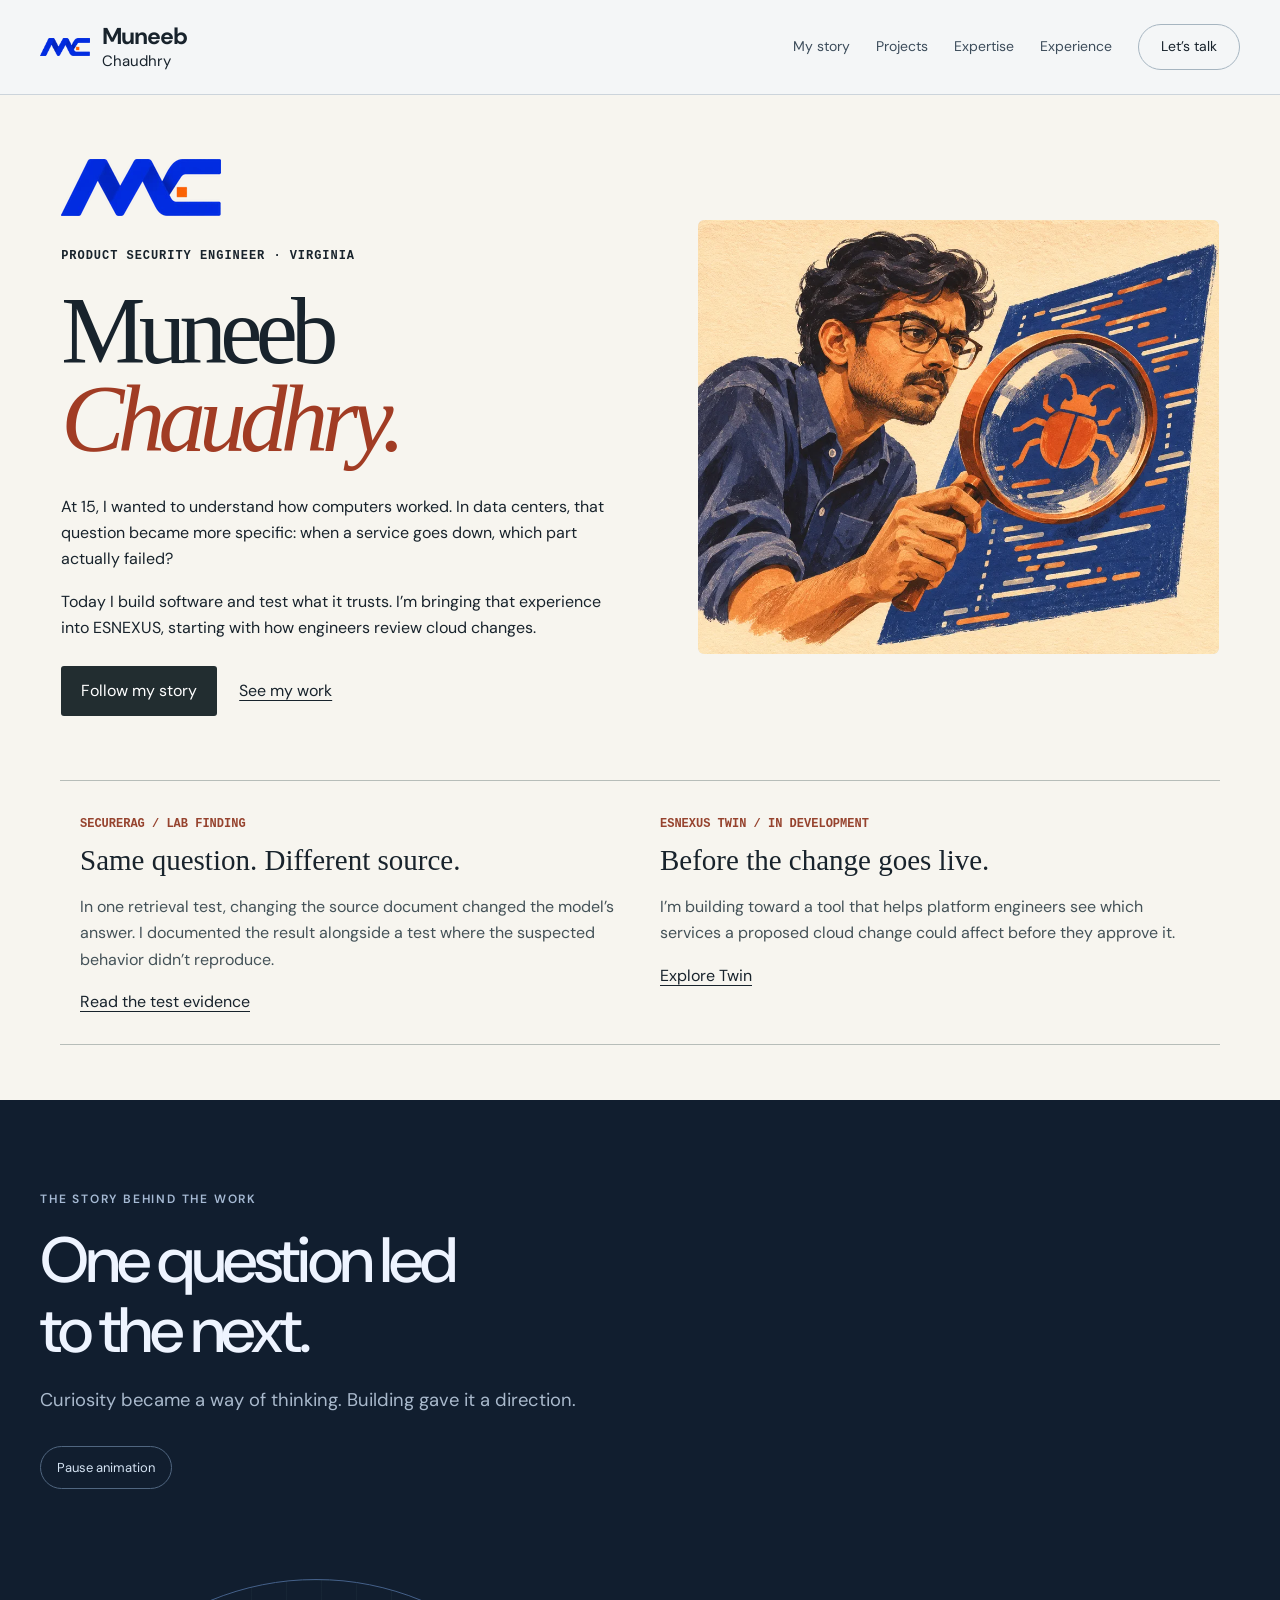
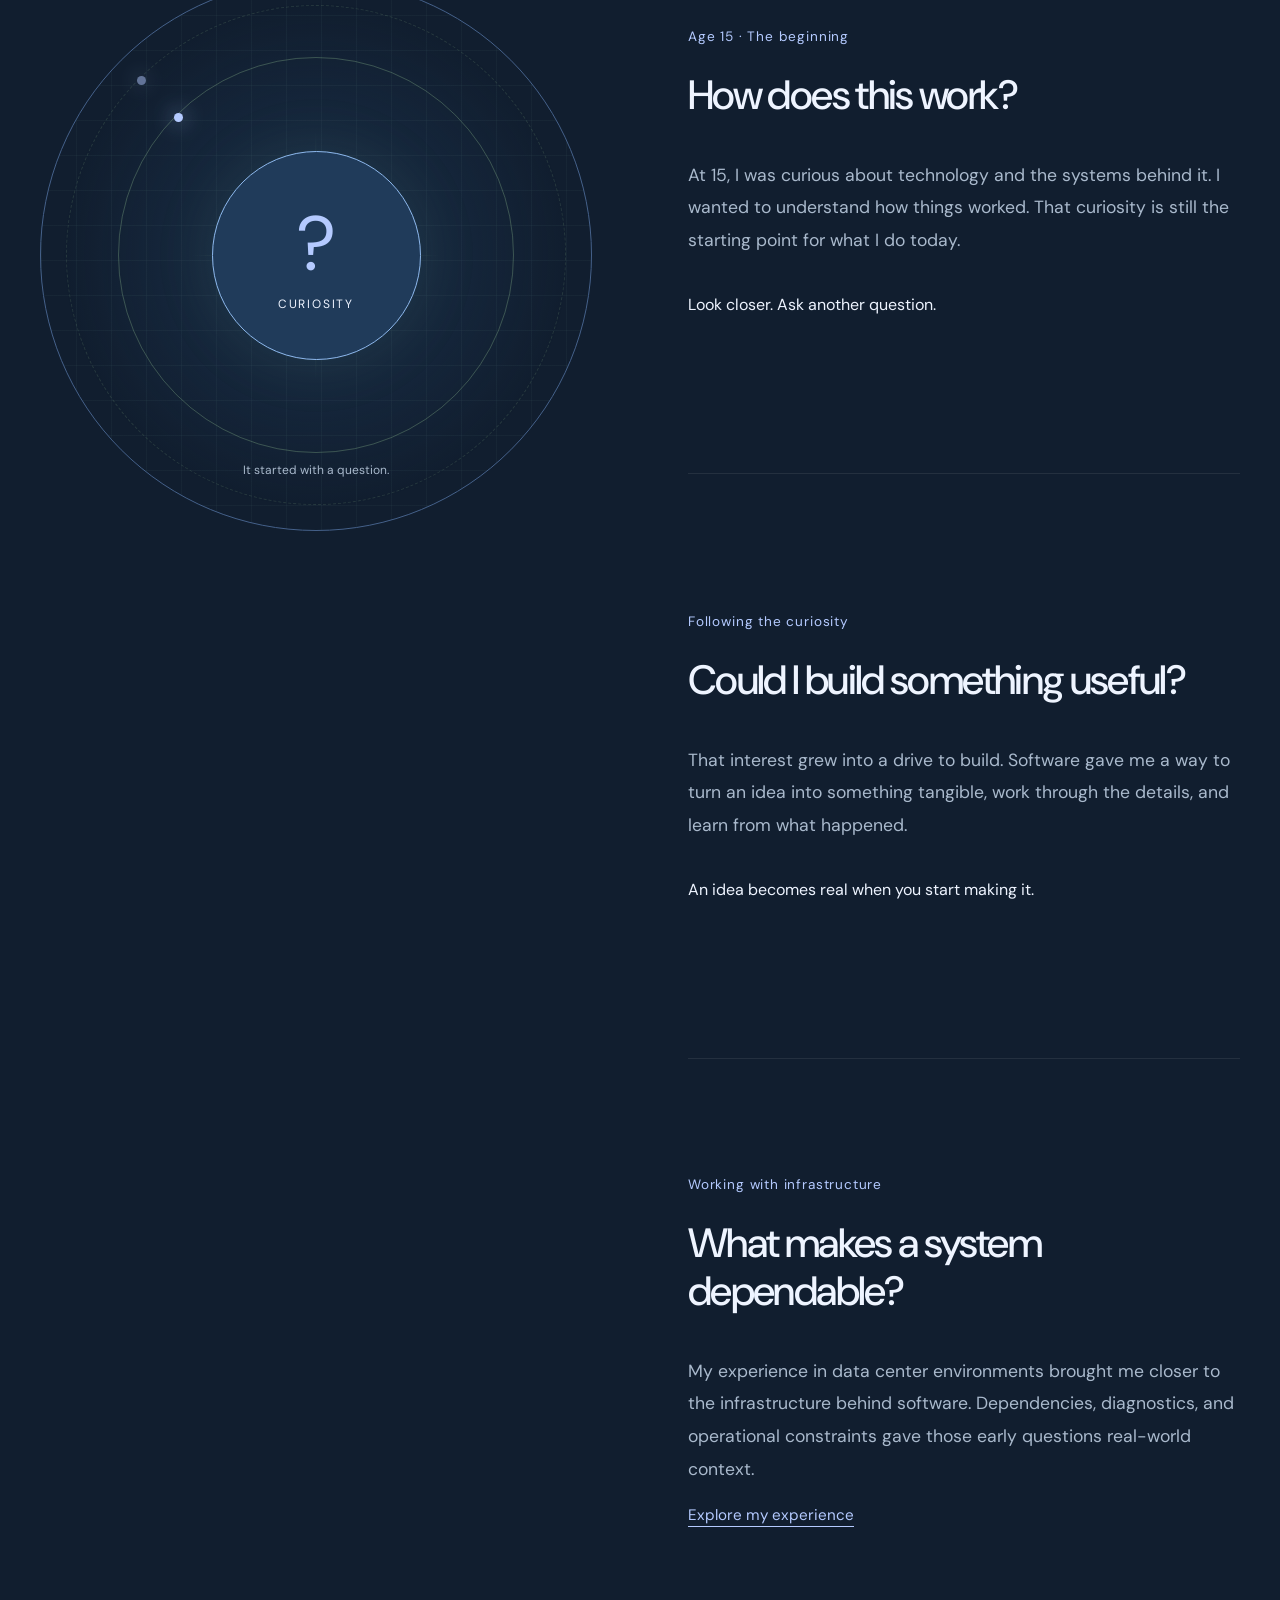
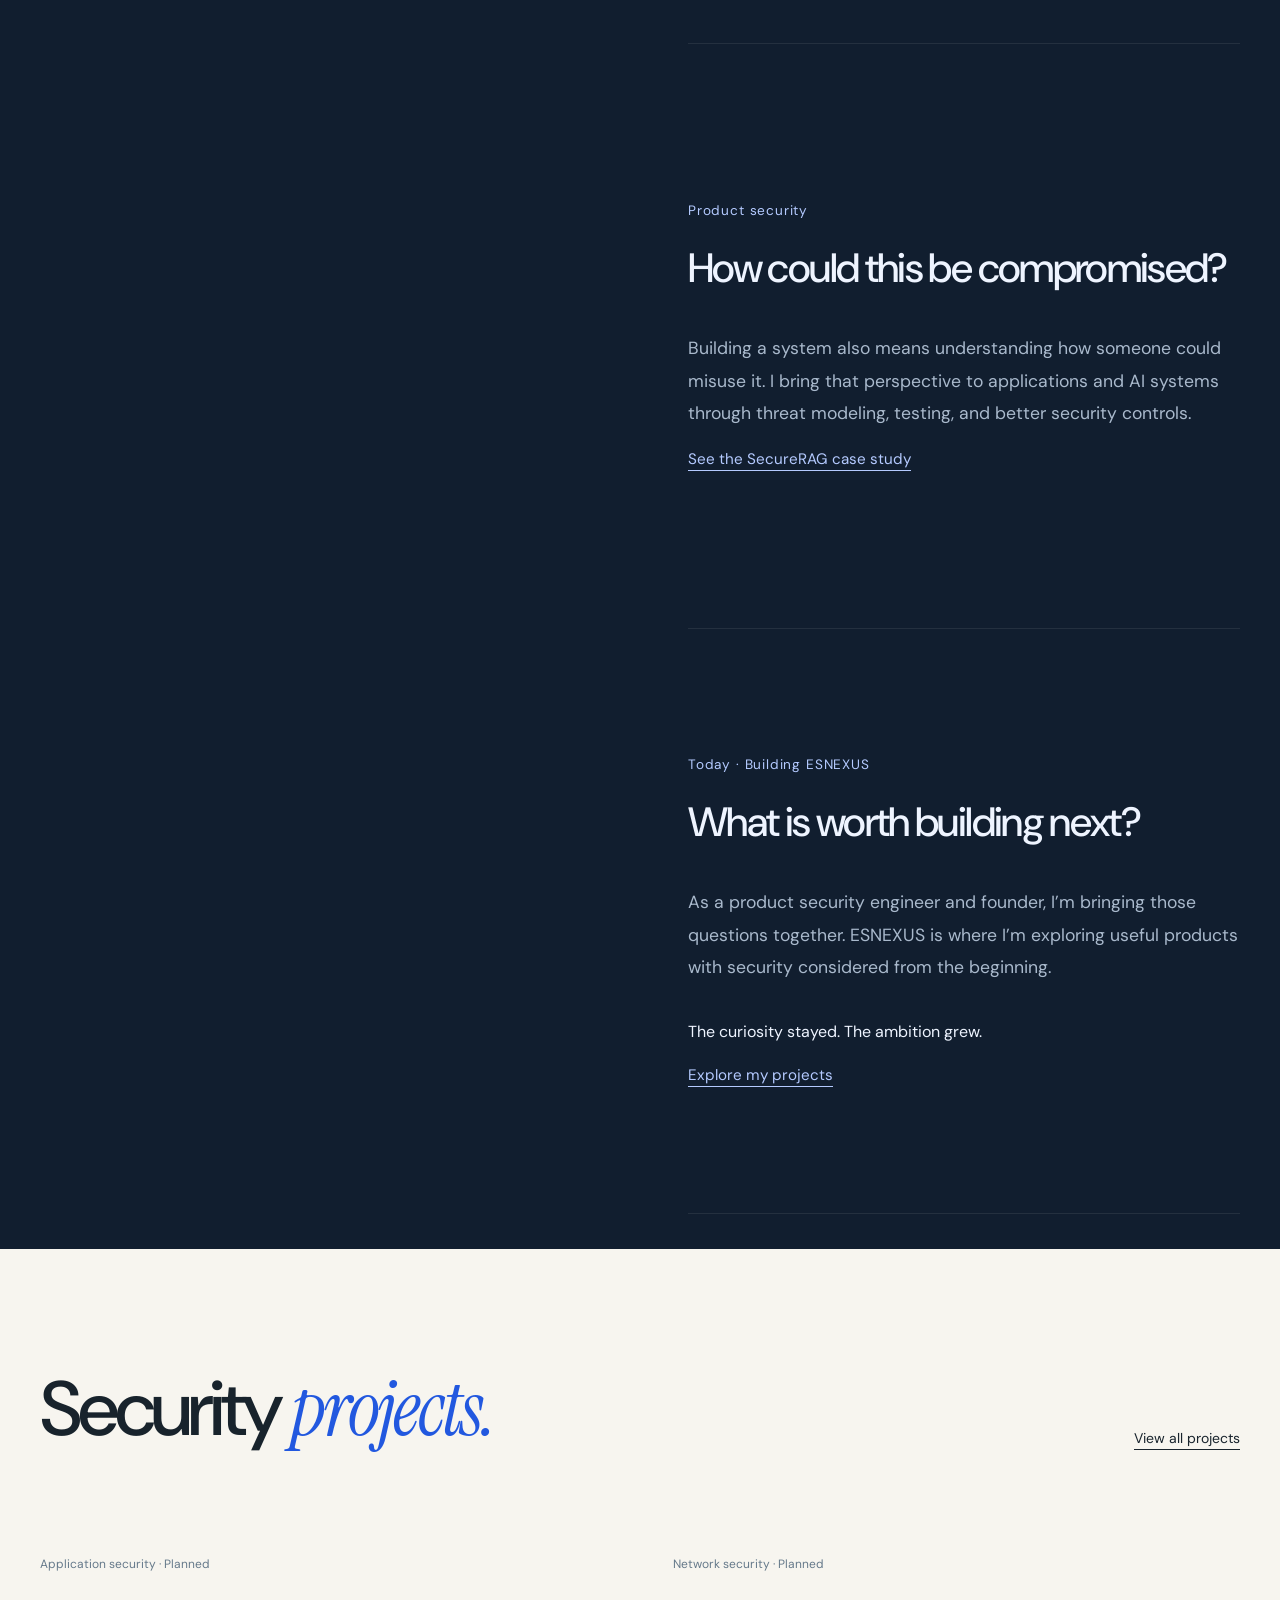
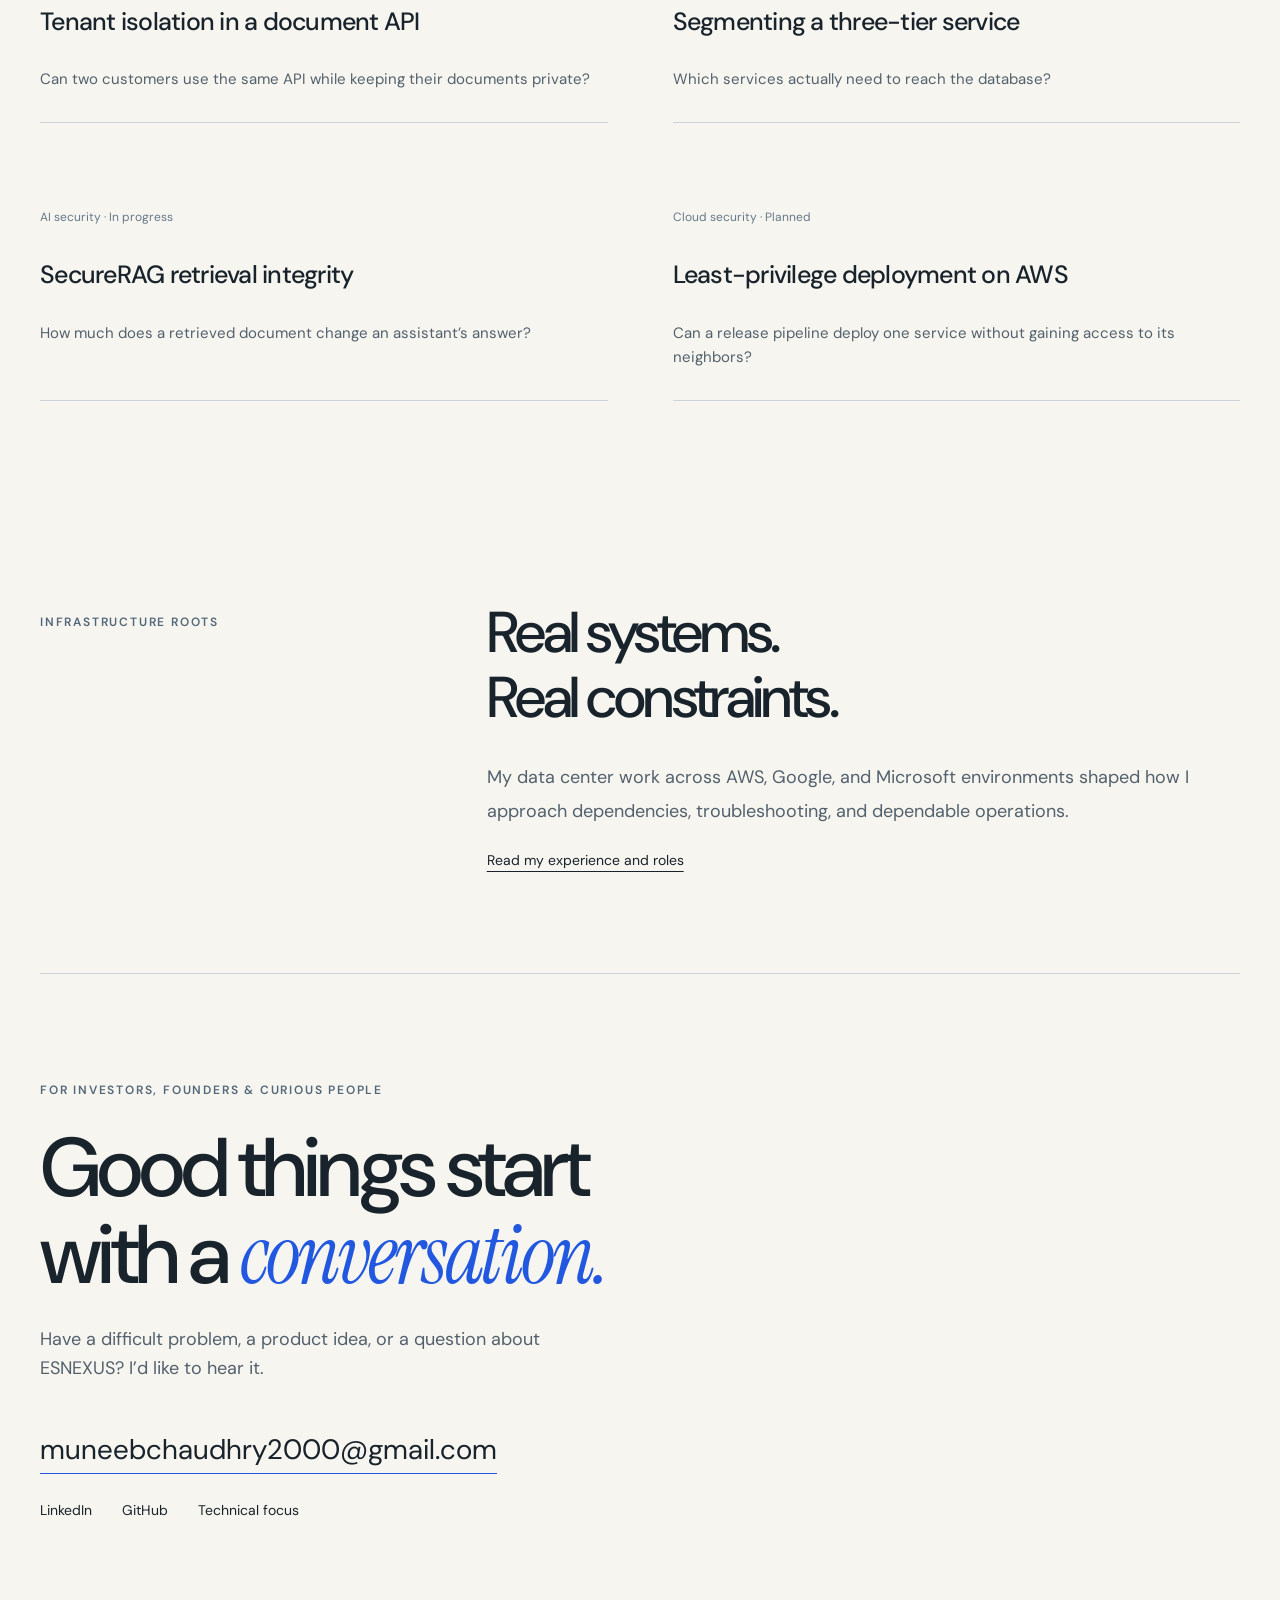
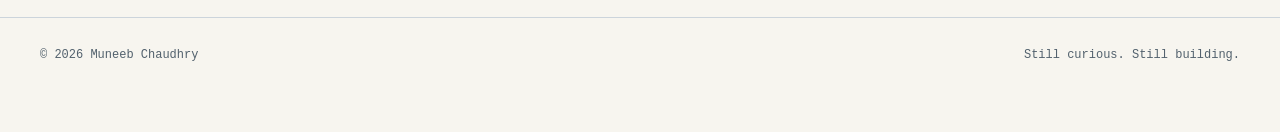
==== commit 7df8bd1c: "Feature original bug-hunting illustration on the homepage" ====
--- a/index.html
+++ b/index.html
@@ -22,7 +22,7 @@
 }
 .engineer-scene{margin:0;border-radius:6px;overflow:hidden;background:#eadfcf}.engineer-scene img{animation:review-pan 4s ease-out both}@keyframes review-pan{from{transform:scale(1.065)}to{transform:scale(1)}}@media(prefers-reduced-motion:reduce){.engineer-scene img{animation:none}}</style></head><body class="editorial"><a class="skip-link" href="#main">Skip to content</a>
 <header class="site-header"><nav class="wrap nav" aria-label="Main navigation"><a class="wordmark" href="./">Muneeb<span>Chaudhry</span></a><button class="menu-btn" id="menu" aria-label="Open navigation" aria-expanded="false" aria-controls="navlinks">Menu</button><div class="nav-links" id="navlinks"><a href="#story">My story</a><a href="./projects/">Projects</a><a href="./expertise/">Expertise</a><a href="./experience/">Experience</a><a class="contact-link" href="mailto:muneebchaudhry2000@gmail.com">Let’s talk</a></div></nav></header>
-<main id="main"><section class="cover"><div><img class="cover-monogram" src="[data-uri]" alt="MC monogram" width="160" decoding="sync"><span class="byline">Product security engineer · Virginia</span><h1>Muneeb<br><i>Chaudhry.</i></h1><p>At 15, I wanted to understand how computers worked. In data centers, that question became more specific: when a service goes down, which part actually failed?</p><p>Today I build software and test what it trusts. I’m bringing that experience into ESNEXUS, starting with how engineers review cloud changes.</p><div class="cover-links"><a href="#story">Follow my story</a><a href="#work">See my work</a></div></div><figure class="engineer-scene"><img class="security-cover" src="./experience/images/security-review.webp" alt="Hand-drawn illustration of a security engineer reviewing an access-control diagram" fetchpriority="high"></figure></section><section class="case-strip" aria-label="Current work"><article><small>SECURERAG / LAB FINDING</small><h2>Same question. Different source.</h2><p>In one retrieval test, changing the source document changed the model’s answer. I documented the result alongside a test where the suspected behavior didn’t reproduce.</p><a href="./projects/securerag/evidence/">Read the test evidence</a></article><article><small>ESNEXUS TWIN / IN DEVELOPMENT</small><h2>Before the change goes live.</h2><p>I’m building toward a tool that helps platform engineers see which services a proposed cloud change could affect before they approve it.</p><a href="https://www.esnexus.com/products.html">Explore Twin</a></article></section><section class="origin-story" id="story" aria-labelledby="story-title">
+<main id="main"><section class="cover"><div><img class="cover-monogram" src="[data-uri]" alt="MC monogram" width="160" decoding="sync"><span class="byline">Product security engineer · Virginia</span><h1>Muneeb<br><i>Chaudhry.</i></h1><p>At 15, I wanted to understand how computers worked. In data centers, that question became more specific: when a service goes down, which part actually failed?</p><p>Today I build software and test what it trusts. I’m bringing that experience into ESNEXUS, starting with how engineers review cloud changes.</p><div class="cover-links"><a href="#story">Follow my story</a><a href="#work">See my work</a></div></div><figure class="engineer-scene"><img class="security-cover" src="./experience/images/code-review.webp" alt="Illustrated security engineer examining a code bug through a magnifying glass" fetchpriority="high"></figure></section><section class="case-strip" aria-label="Current work"><article><small>SECURERAG / LAB FINDING</small><h2>Same question. Different source.</h2><p>In one retrieval test, changing the source document changed the model’s answer. I documented the result alongside a test where the suspected behavior didn’t reproduce.</p><a href="./projects/securerag/evidence/">Read the test evidence</a></article><article><small>ESNEXUS TWIN / IN DEVELOPMENT</small><h2>Before the change goes live.</h2><p>I’m building toward a tool that helps platform engineers see which services a proposed cloud change could affect before they approve it.</p><a href="https://www.esnexus.com/products.html">Explore Twin</a></article></section><section class="origin-story" id="story" aria-labelledby="story-title">
   <div class="wrap story-intro"><div class="eyebrow">The story behind the work</div><h2 id="story-title">One question led<br>to the next.</h2><p>Curiosity became a way of thinking. Building gave it a direction.</p><button class="motion-toggle" type="button" aria-pressed="false">Pause animation</button></div>
   <div class="wrap story-layout">
     <div class="story-visual" aria-hidden="true" data-scene="curiosity">
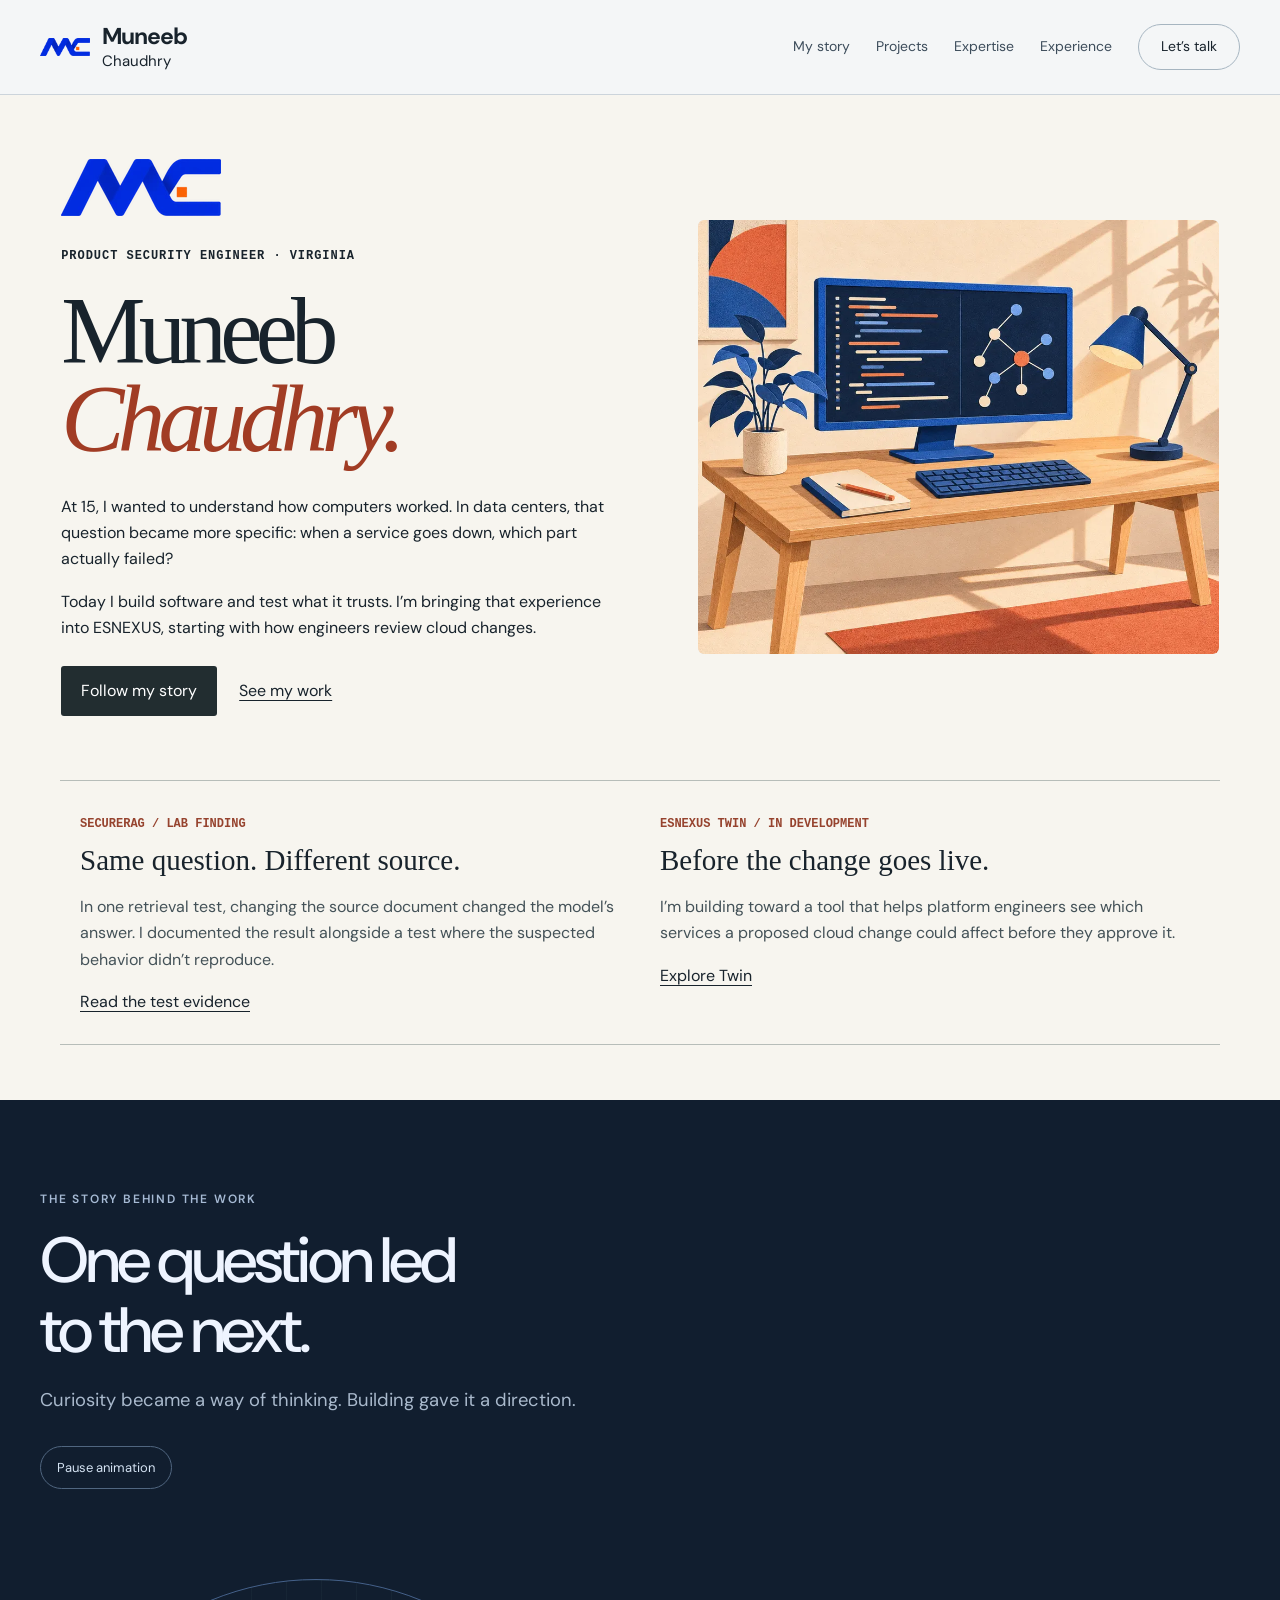
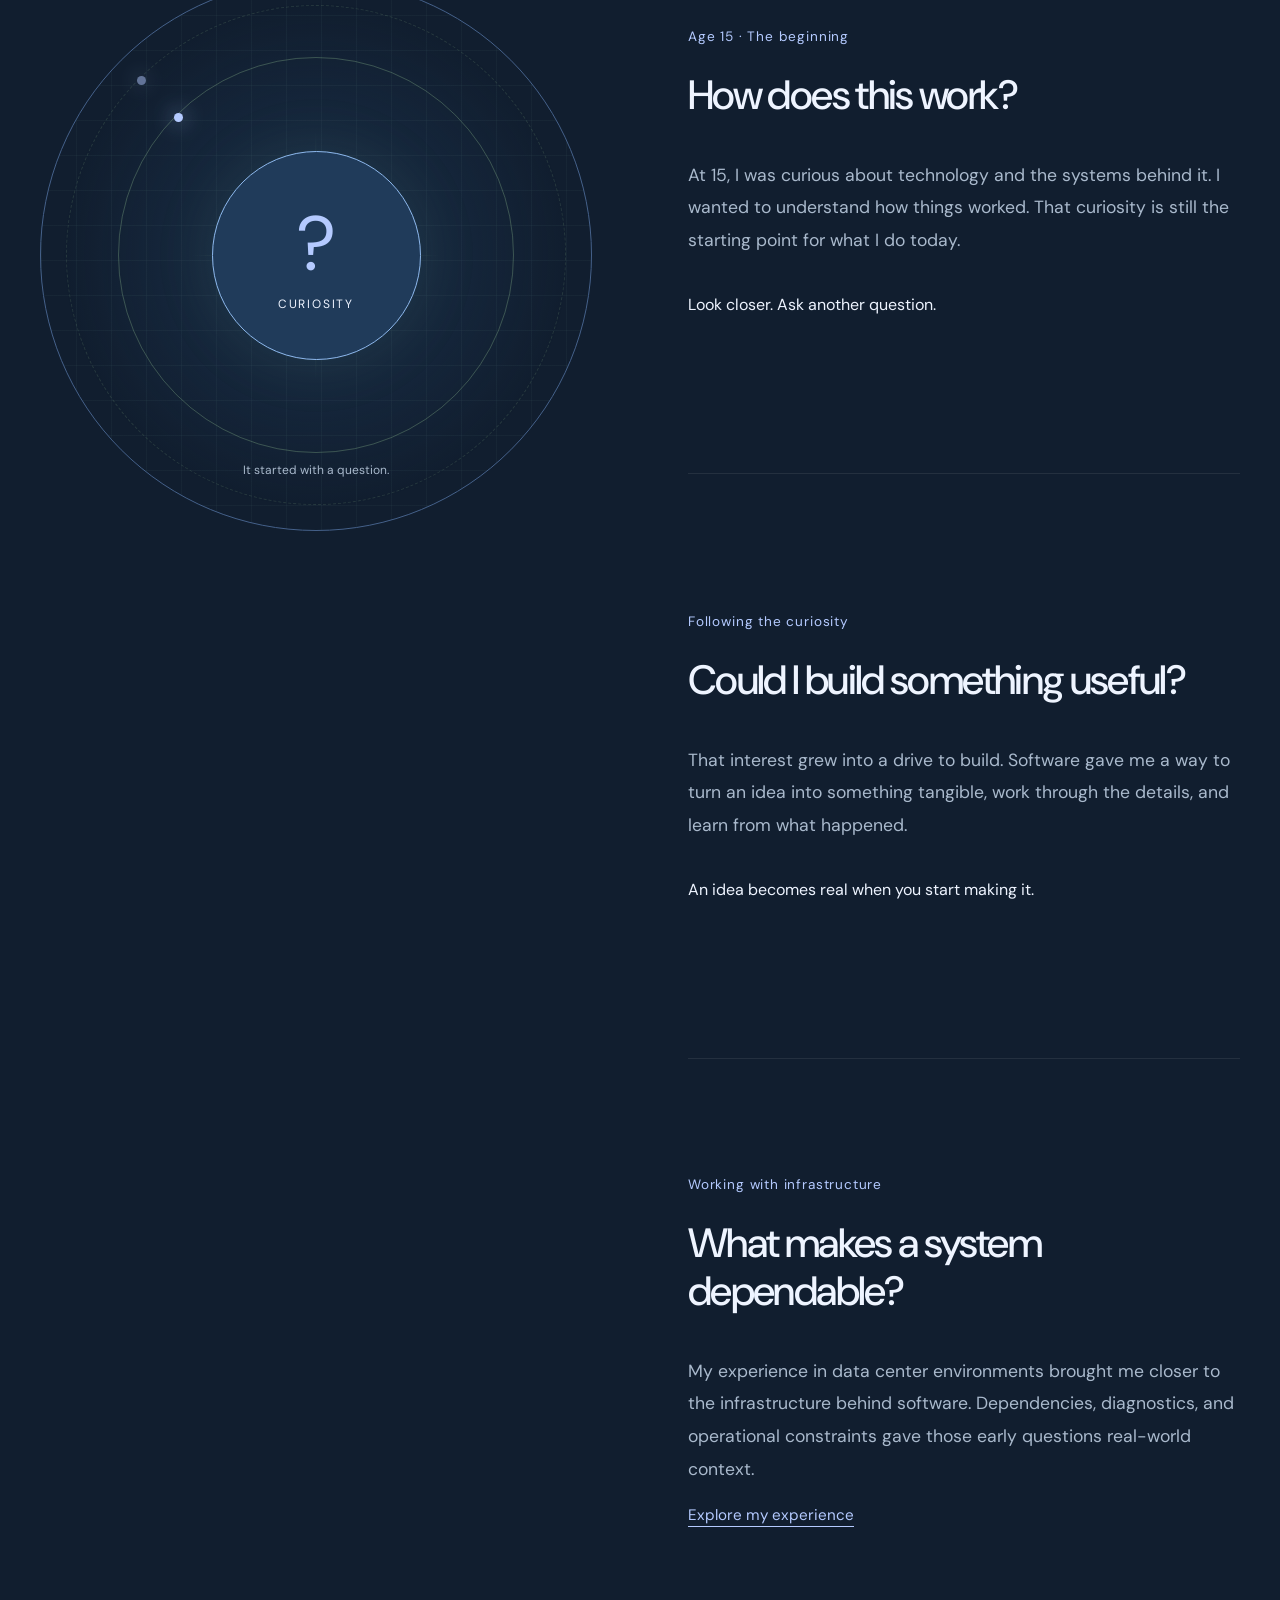
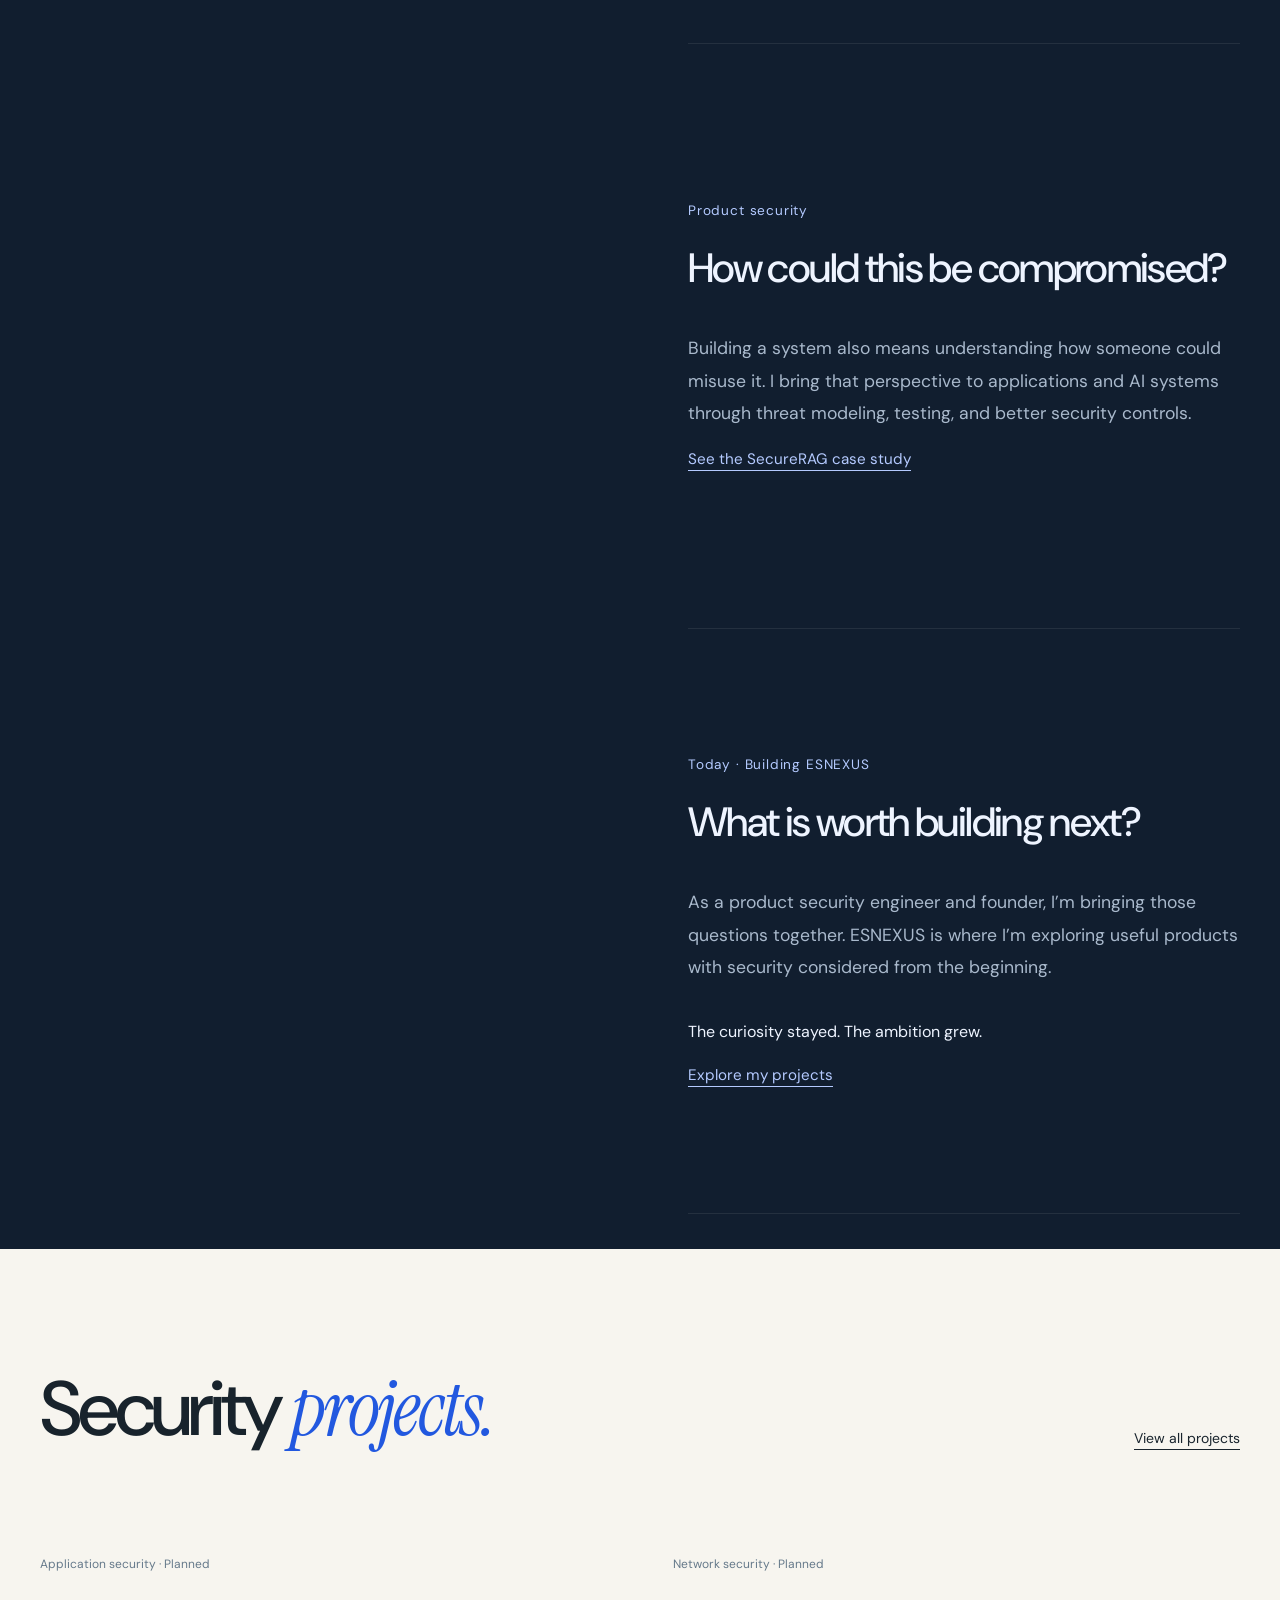
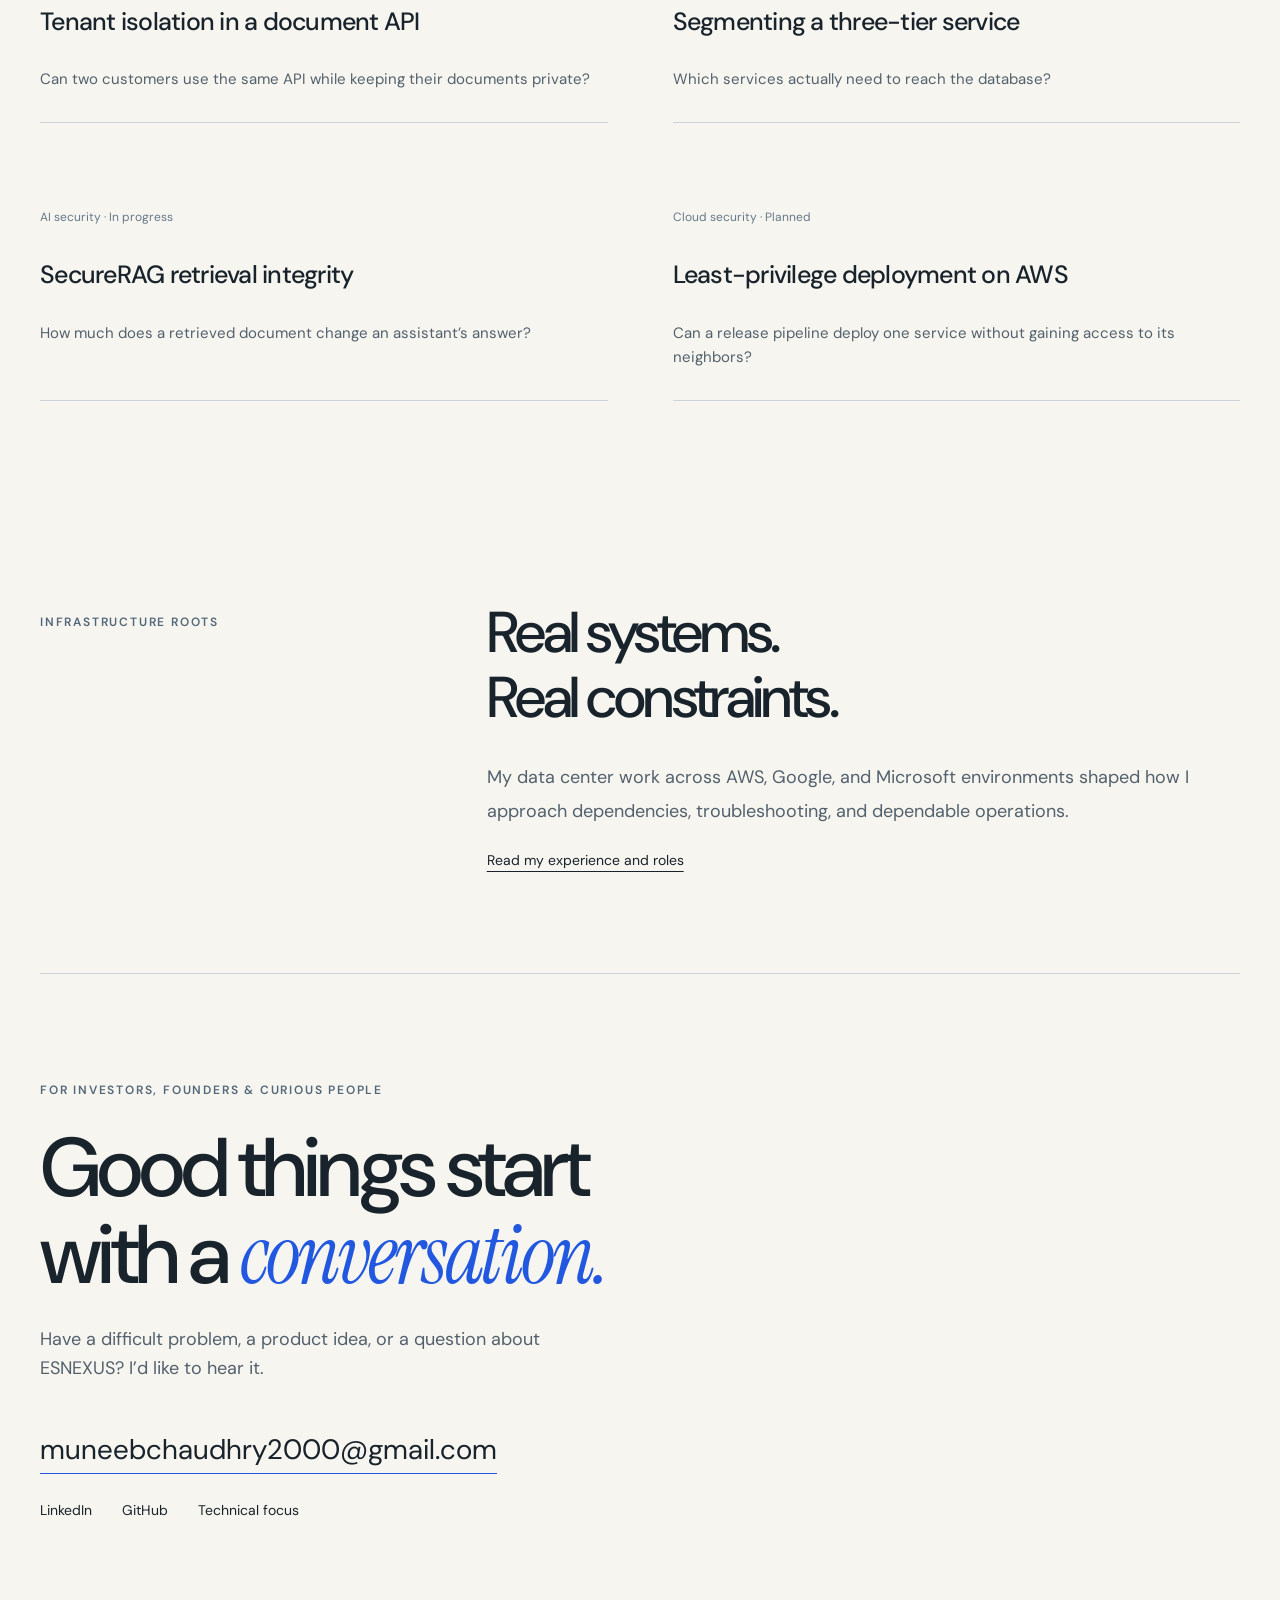
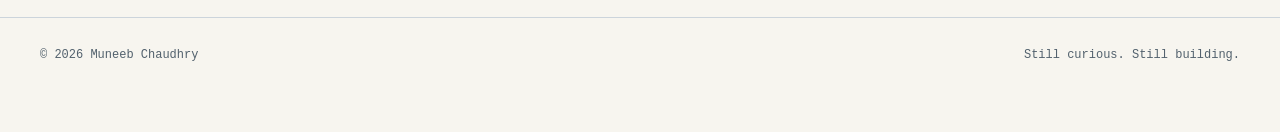
==== commit 07333219: "Use a person-free security workstation illustration on the homepage" ====
--- a/index.html
+++ b/index.html
@@ -22,7 +22,7 @@
 }
 .engineer-scene{margin:0;border-radius:6px;overflow:hidden;background:#eadfcf}.engineer-scene img{animation:review-pan 4s ease-out both}@keyframes review-pan{from{transform:scale(1.065)}to{transform:scale(1)}}@media(prefers-reduced-motion:reduce){.engineer-scene img{animation:none}}</style></head><body class="editorial"><a class="skip-link" href="#main">Skip to content</a>
 <header class="site-header"><nav class="wrap nav" aria-label="Main navigation"><a class="wordmark" href="./">Muneeb<span>Chaudhry</span></a><button class="menu-btn" id="menu" aria-label="Open navigation" aria-expanded="false" aria-controls="navlinks">Menu</button><div class="nav-links" id="navlinks"><a href="#story">My story</a><a href="./projects/">Projects</a><a href="./expertise/">Expertise</a><a href="./experience/">Experience</a><a class="contact-link" href="mailto:muneebchaudhry2000@gmail.com">Let’s talk</a></div></nav></header>
-<main id="main"><section class="cover"><div><img class="cover-monogram" src="[data-uri]" alt="MC monogram" width="160" decoding="sync"><span class="byline">Product security engineer · Virginia</span><h1>Muneeb<br><i>Chaudhry.</i></h1><p>At 15, I wanted to understand how computers worked. In data centers, that question became more specific: when a service goes down, which part actually failed?</p><p>Today I build software and test what it trusts. I’m bringing that experience into ESNEXUS, starting with how engineers review cloud changes.</p><div class="cover-links"><a href="#story">Follow my story</a><a href="#work">See my work</a></div></div><figure class="engineer-scene"><img class="security-cover" src="./experience/images/code-review.webp" alt="Illustrated security engineer examining a code bug through a magnifying glass" fetchpriority="high"></figure></section><section class="case-strip" aria-label="Current work"><article><small>SECURERAG / LAB FINDING</small><h2>Same question. Different source.</h2><p>In one retrieval test, changing the source document changed the model’s answer. I documented the result alongside a test where the suspected behavior didn’t reproduce.</p><a href="./projects/securerag/evidence/">Read the test evidence</a></article><article><small>ESNEXUS TWIN / IN DEVELOPMENT</small><h2>Before the change goes live.</h2><p>I’m building toward a tool that helps platform engineers see which services a proposed cloud change could affect before they approve it.</p><a href="https://www.esnexus.com/products.html">Explore Twin</a></article></section><section class="origin-story" id="story" aria-labelledby="story-title">
+<main id="main"><section class="cover"><div><img class="cover-monogram" src="[data-uri]" alt="MC monogram" width="160" decoding="sync"><span class="byline">Product security engineer · Virginia</span><h1>Muneeb<br><i>Chaudhry.</i></h1><p>At 15, I wanted to understand how computers worked. In data centers, that question became more specific: when a service goes down, which part actually failed?</p><p>Today I build software and test what it trusts. I’m bringing that experience into ESNEXUS, starting with how engineers review cloud changes.</p><div class="cover-links"><a href="#story">Follow my story</a><a href="#work">See my work</a></div></div><figure class="engineer-scene"><img class="security-cover" src="./experience/images/security-workstation.webp" alt="Illustrated workstation showing code and a service dependency diagram" fetchpriority="high"></figure></section><section class="case-strip" aria-label="Current work"><article><small>SECURERAG / LAB FINDING</small><h2>Same question. Different source.</h2><p>In one retrieval test, changing the source document changed the model’s answer. I documented the result alongside a test where the suspected behavior didn’t reproduce.</p><a href="./projects/securerag/evidence/">Read the test evidence</a></article><article><small>ESNEXUS TWIN / IN DEVELOPMENT</small><h2>Before the change goes live.</h2><p>I’m building toward a tool that helps platform engineers see which services a proposed cloud change could affect before they approve it.</p><a href="https://www.esnexus.com/products.html">Explore Twin</a></article></section><section class="origin-story" id="story" aria-labelledby="story-title">
   <div class="wrap story-intro"><div class="eyebrow">The story behind the work</div><h2 id="story-title">One question led<br>to the next.</h2><p>Curiosity became a way of thinking. Building gave it a direction.</p><button class="motion-toggle" type="button" aria-pressed="false">Pause animation</button></div>
   <div class="wrap story-layout">
     <div class="story-visual" aria-hidden="true" data-scene="curiosity">
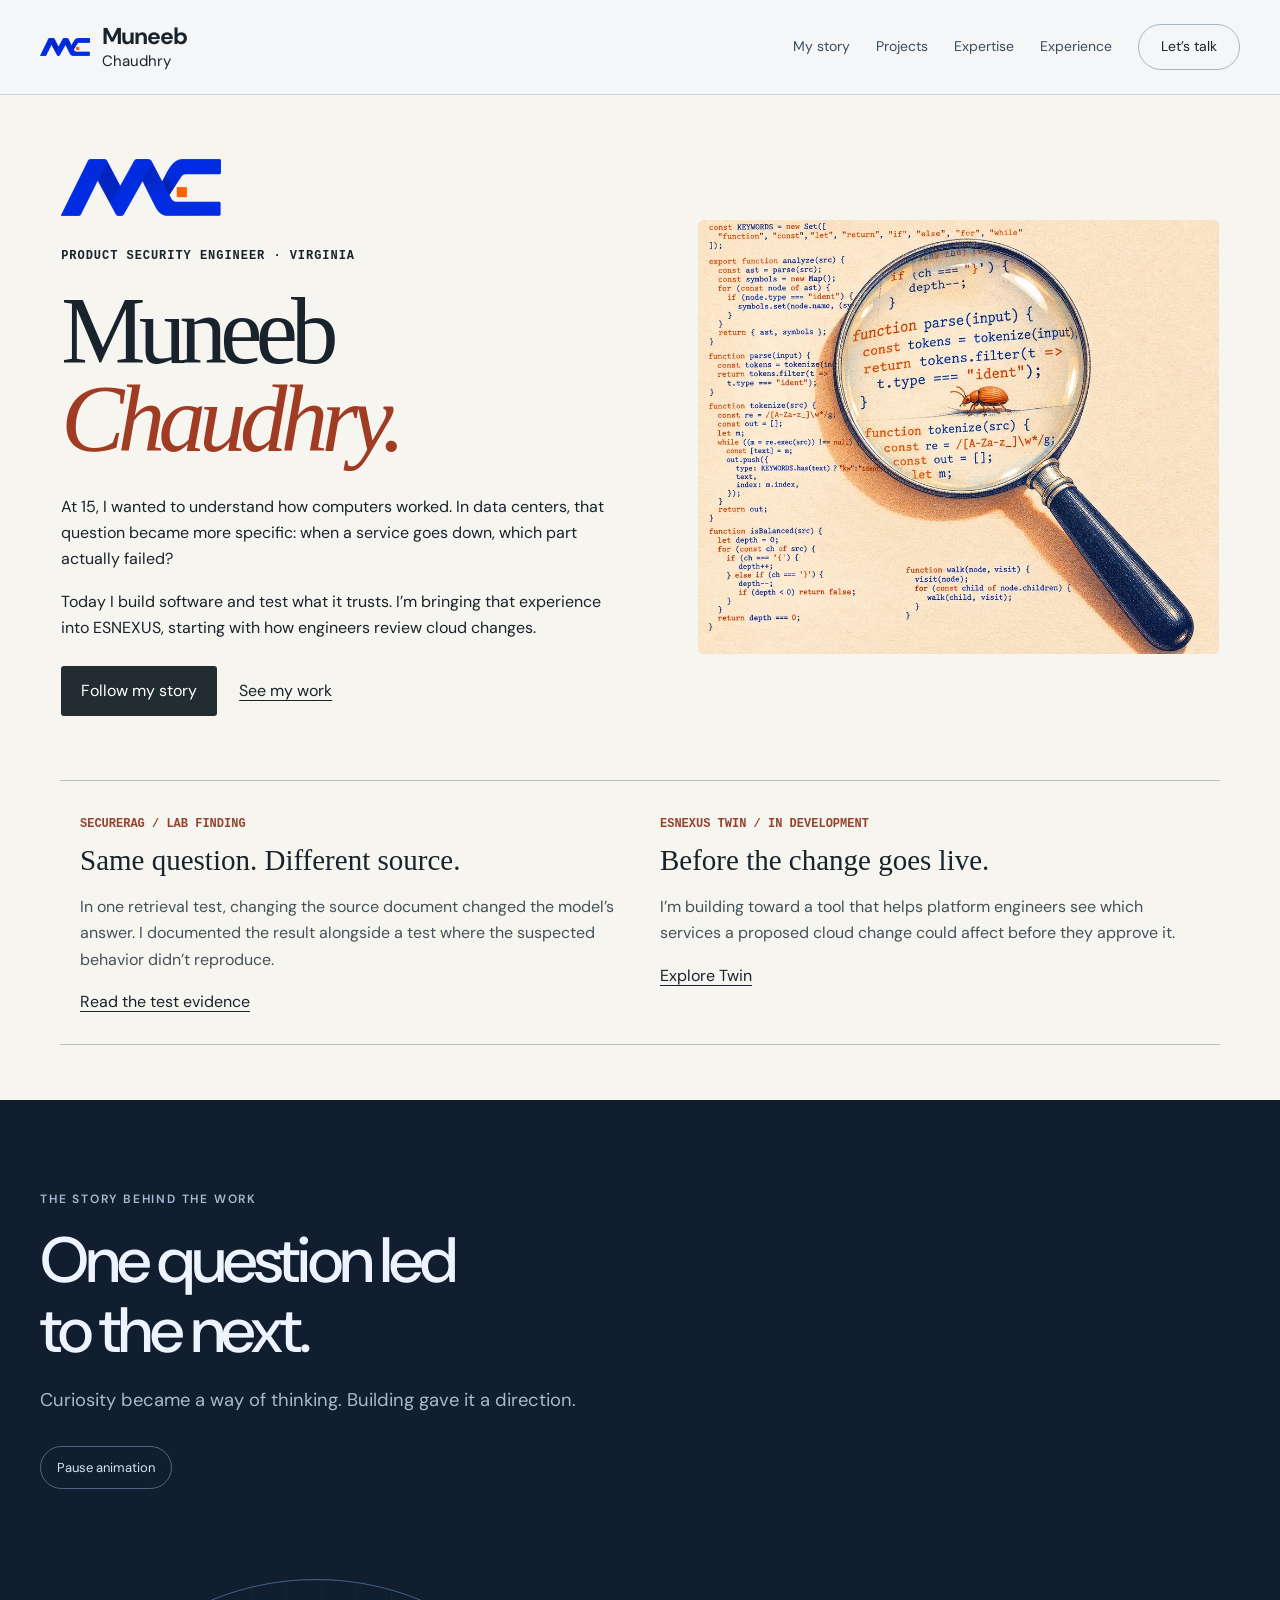
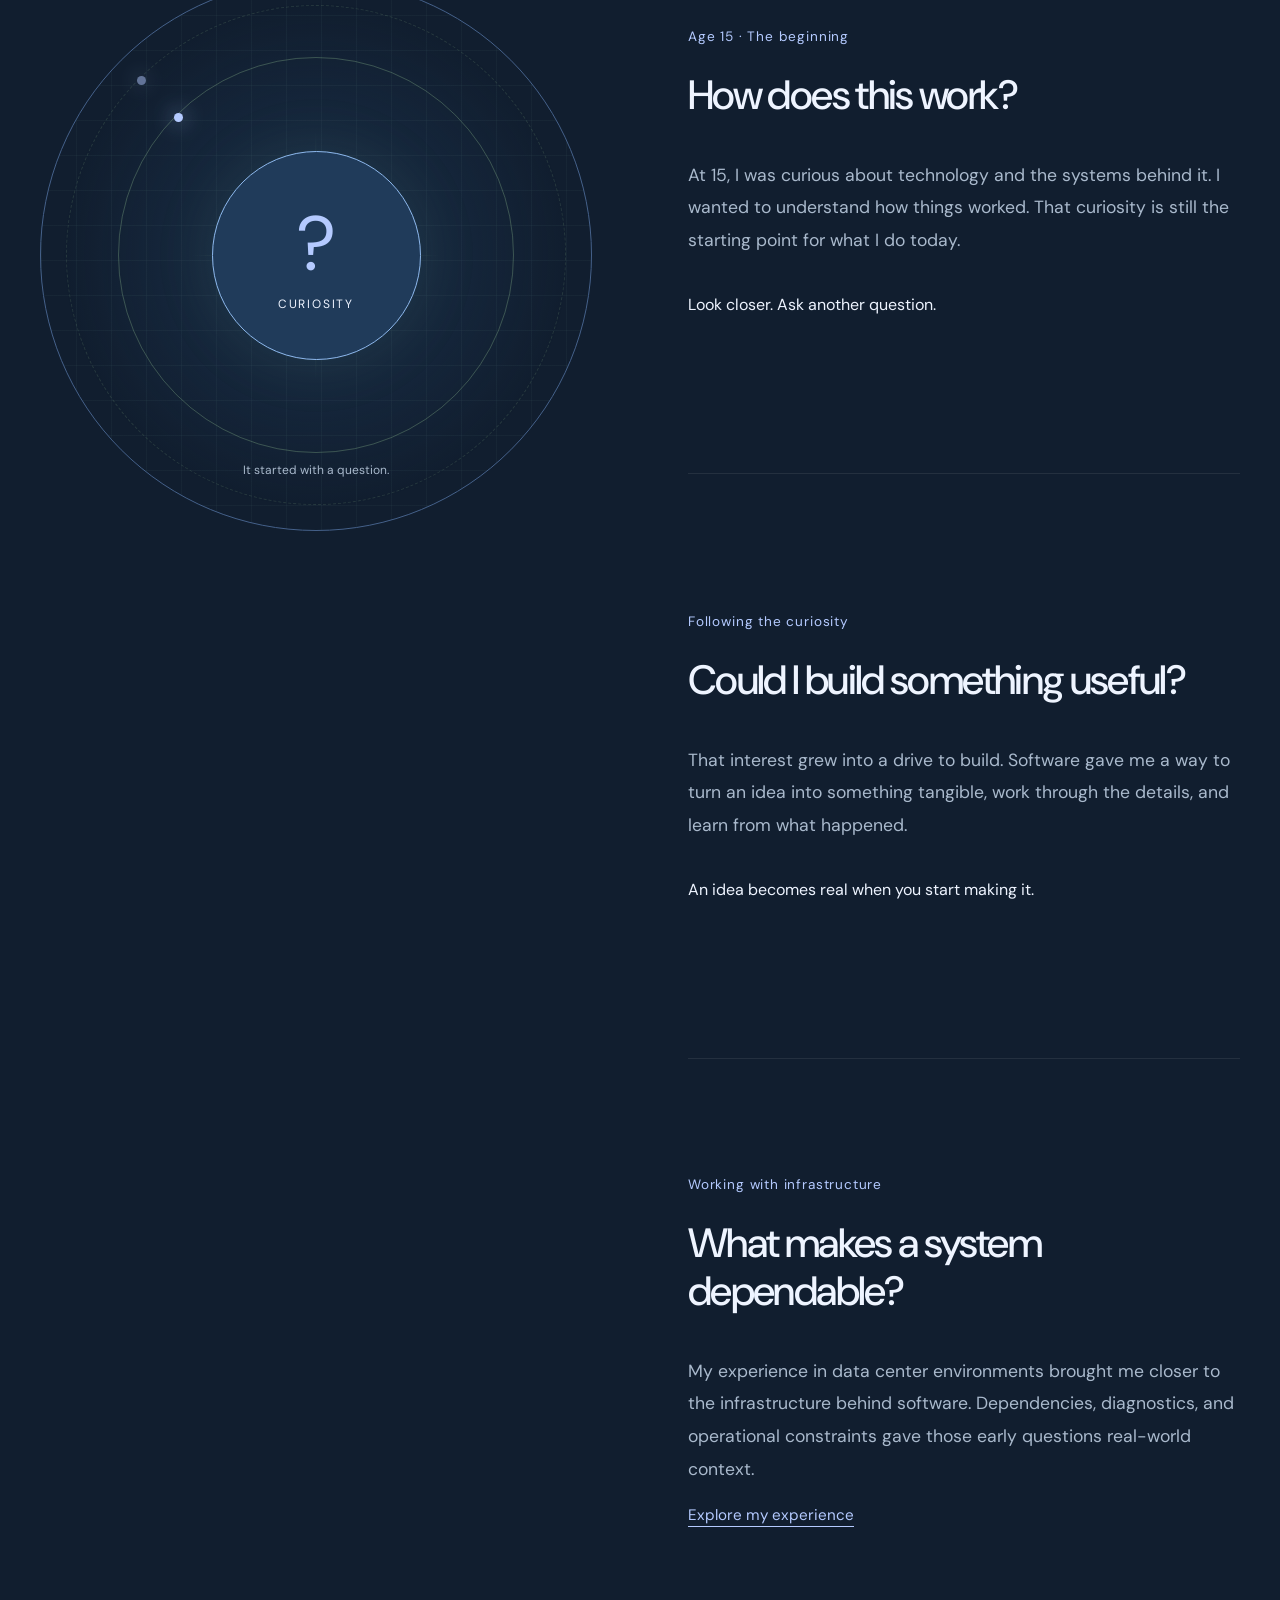
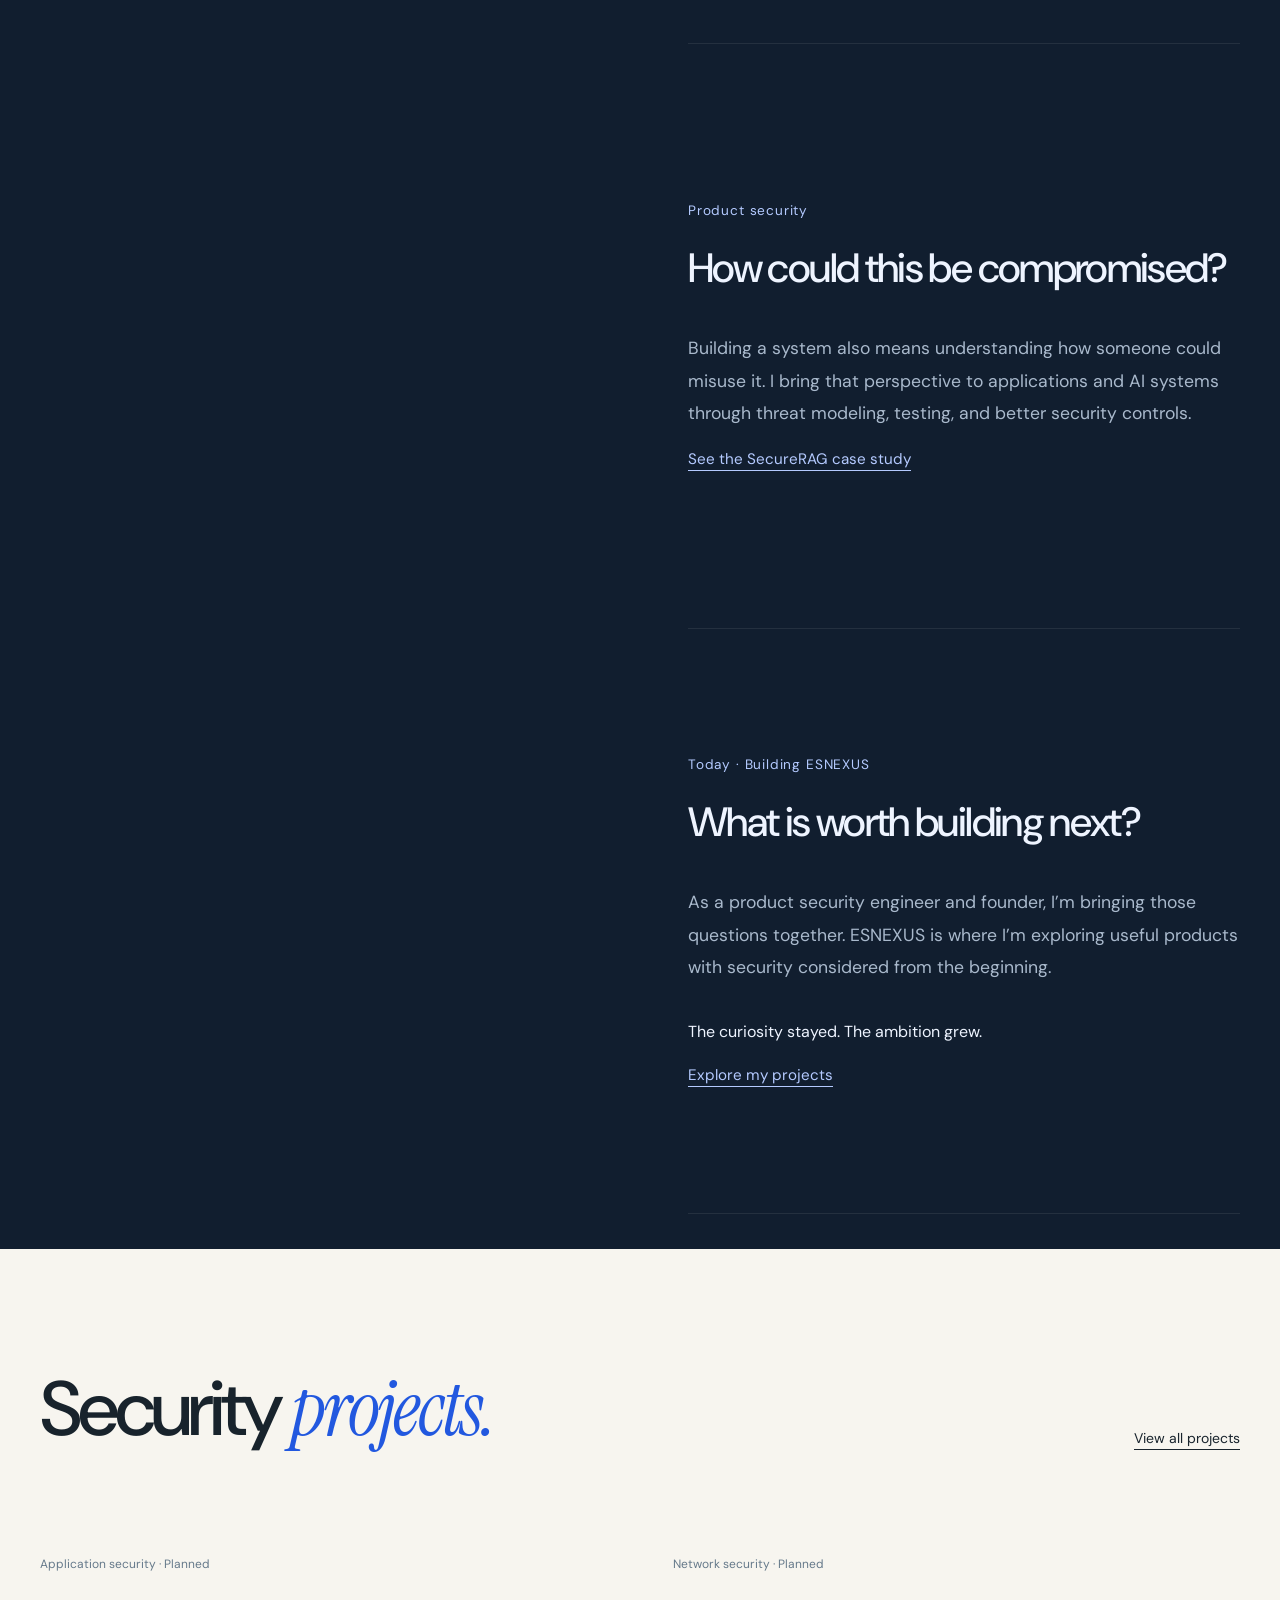
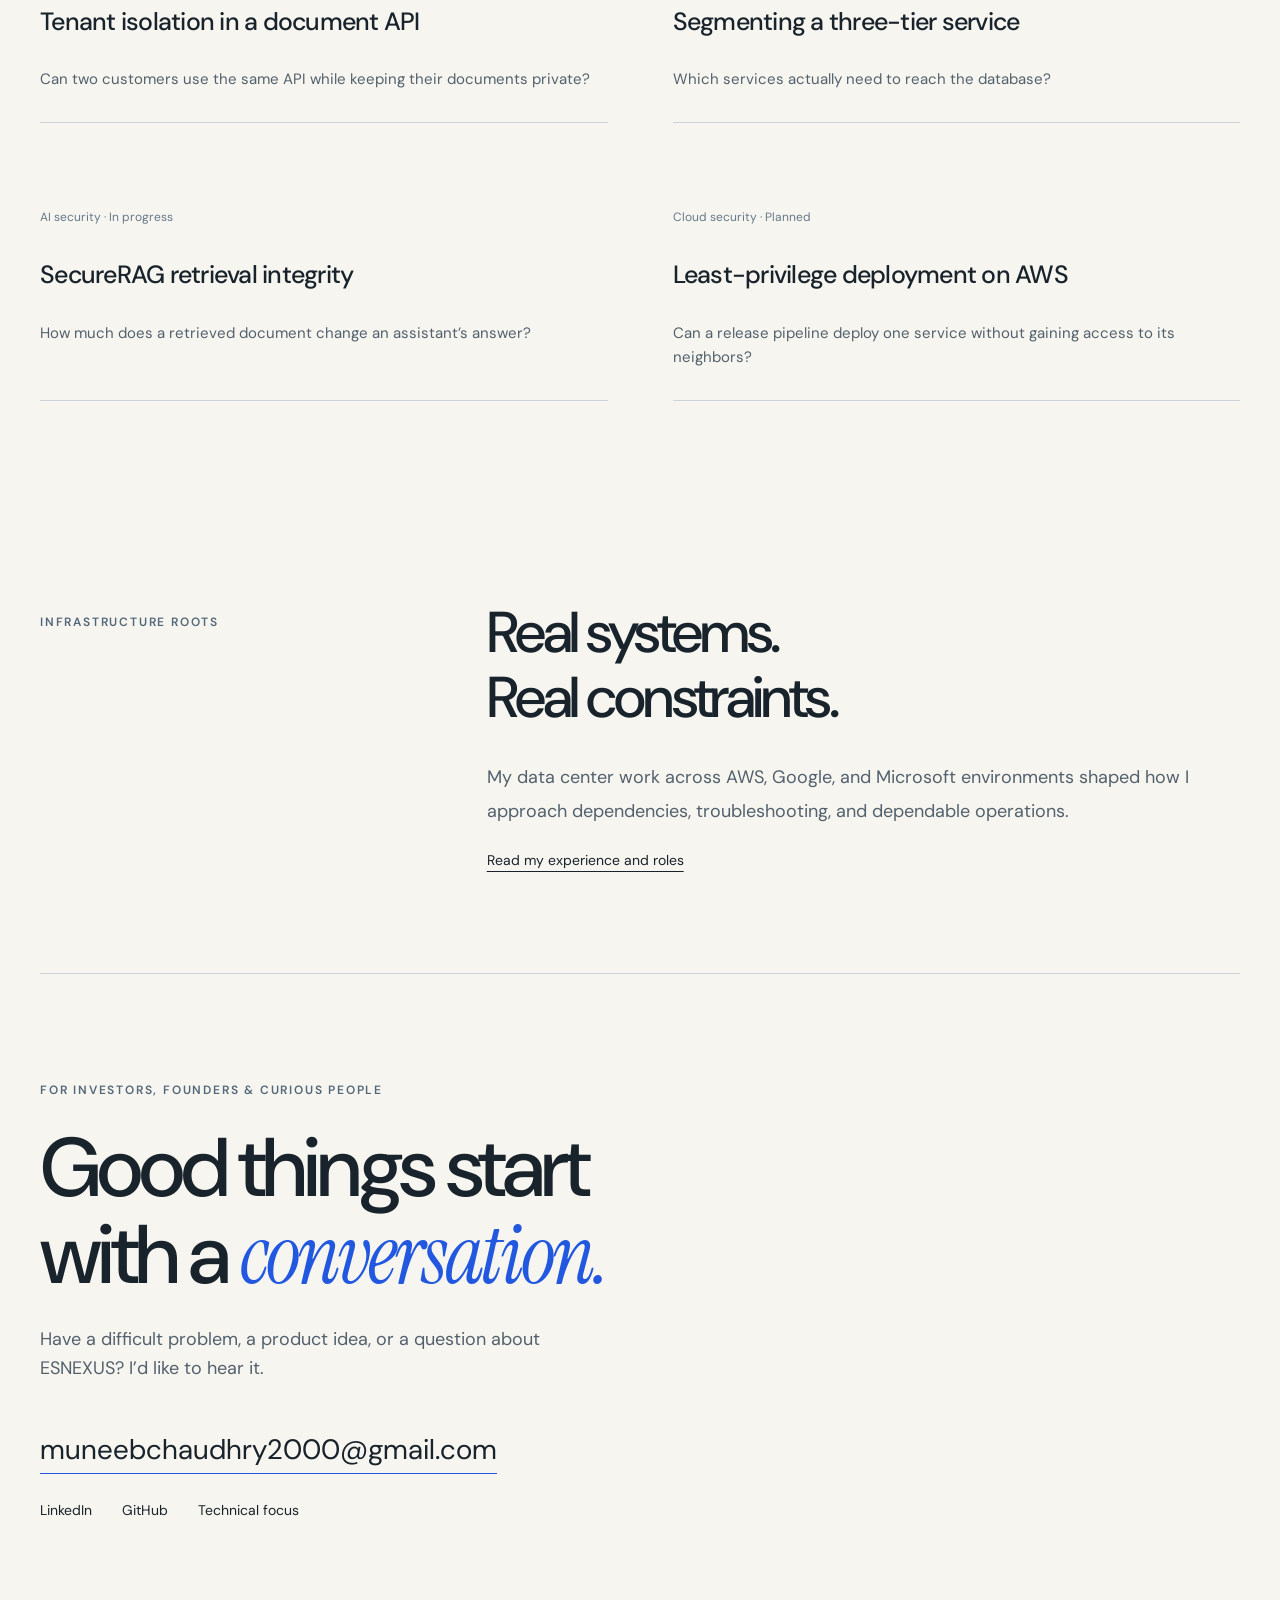
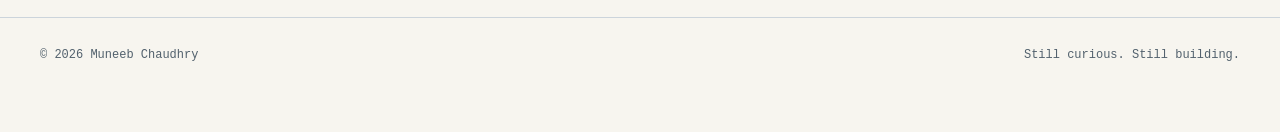
==== commit 2e556a51: "Illustrate bug hunting with a magnifier over source code" ====
--- a/index.html
+++ b/index.html
@@ -22,7 +22,7 @@
 }
 .engineer-scene{margin:0;border-radius:6px;overflow:hidden;background:#eadfcf}.engineer-scene img{animation:review-pan 4s ease-out both}@keyframes review-pan{from{transform:scale(1.065)}to{transform:scale(1)}}@media(prefers-reduced-motion:reduce){.engineer-scene img{animation:none}}</style></head><body class="editorial"><a class="skip-link" href="#main">Skip to content</a>
 <header class="site-header"><nav class="wrap nav" aria-label="Main navigation"><a class="wordmark" href="./">Muneeb<span>Chaudhry</span></a><button class="menu-btn" id="menu" aria-label="Open navigation" aria-expanded="false" aria-controls="navlinks">Menu</button><div class="nav-links" id="navlinks"><a href="#story">My story</a><a href="./projects/">Projects</a><a href="./expertise/">Expertise</a><a href="./experience/">Experience</a><a class="contact-link" href="mailto:muneebchaudhry2000@gmail.com">Let’s talk</a></div></nav></header>
-<main id="main"><section class="cover"><div><img class="cover-monogram" src="[data-uri]" alt="MC monogram" width="160" decoding="sync"><span class="byline">Product security engineer · Virginia</span><h1>Muneeb<br><i>Chaudhry.</i></h1><p>At 15, I wanted to understand how computers worked. In data centers, that question became more specific: when a service goes down, which part actually failed?</p><p>Today I build software and test what it trusts. I’m bringing that experience into ESNEXUS, starting with how engineers review cloud changes.</p><div class="cover-links"><a href="#story">Follow my story</a><a href="#work">See my work</a></div></div><figure class="engineer-scene"><img class="security-cover" src="./experience/images/security-workstation.webp" alt="Illustrated workstation showing code and a service dependency diagram" fetchpriority="high"></figure></section><section class="case-strip" aria-label="Current work"><article><small>SECURERAG / LAB FINDING</small><h2>Same question. Different source.</h2><p>In one retrieval test, changing the source document changed the model’s answer. I documented the result alongside a test where the suspected behavior didn’t reproduce.</p><a href="./projects/securerag/evidence/">Read the test evidence</a></article><article><small>ESNEXUS TWIN / IN DEVELOPMENT</small><h2>Before the change goes live.</h2><p>I’m building toward a tool that helps platform engineers see which services a proposed cloud change could affect before they approve it.</p><a href="https://www.esnexus.com/products.html">Explore Twin</a></article></section><section class="origin-story" id="story" aria-labelledby="story-title">
+<main id="main"><section class="cover"><div><img class="cover-monogram" src="[data-uri]" alt="MC monogram" width="160" decoding="sync"><span class="byline">Product security engineer · Virginia</span><h1>Muneeb<br><i>Chaudhry.</i></h1><p>At 15, I wanted to understand how computers worked. In data centers, that question became more specific: when a service goes down, which part actually failed?</p><p>Today I build software and test what it trusts. I’m bringing that experience into ESNEXUS, starting with how engineers review cloud changes.</p><div class="cover-links"><a href="#story">Follow my story</a><a href="#work">See my work</a></div></div><figure class="engineer-scene"><img class="security-cover" src="./experience/images/code-magnifier.webp" alt="A magnifying glass reveals a terracotta beetle among lines of cobalt source code" fetchpriority="high"></figure></section><section class="case-strip" aria-label="Current work"><article><small>SECURERAG / LAB FINDING</small><h2>Same question. Different source.</h2><p>In one retrieval test, changing the source document changed the model’s answer. I documented the result alongside a test where the suspected behavior didn’t reproduce.</p><a href="./projects/securerag/evidence/">Read the test evidence</a></article><article><small>ESNEXUS TWIN / IN DEVELOPMENT</small><h2>Before the change goes live.</h2><p>I’m building toward a tool that helps platform engineers see which services a proposed cloud change could affect before they approve it.</p><a href="https://www.esnexus.com/products.html">Explore Twin</a></article></section><section class="origin-story" id="story" aria-labelledby="story-title">
   <div class="wrap story-intro"><div class="eyebrow">The story behind the work</div><h2 id="story-title">One question led<br>to the next.</h2><p>Curiosity became a way of thinking. Building gave it a direction.</p><button class="motion-toggle" type="button" aria-pressed="false">Pause animation</button></div>
   <div class="wrap story-layout">
     <div class="story-visual" aria-hidden="true" data-scene="curiosity">
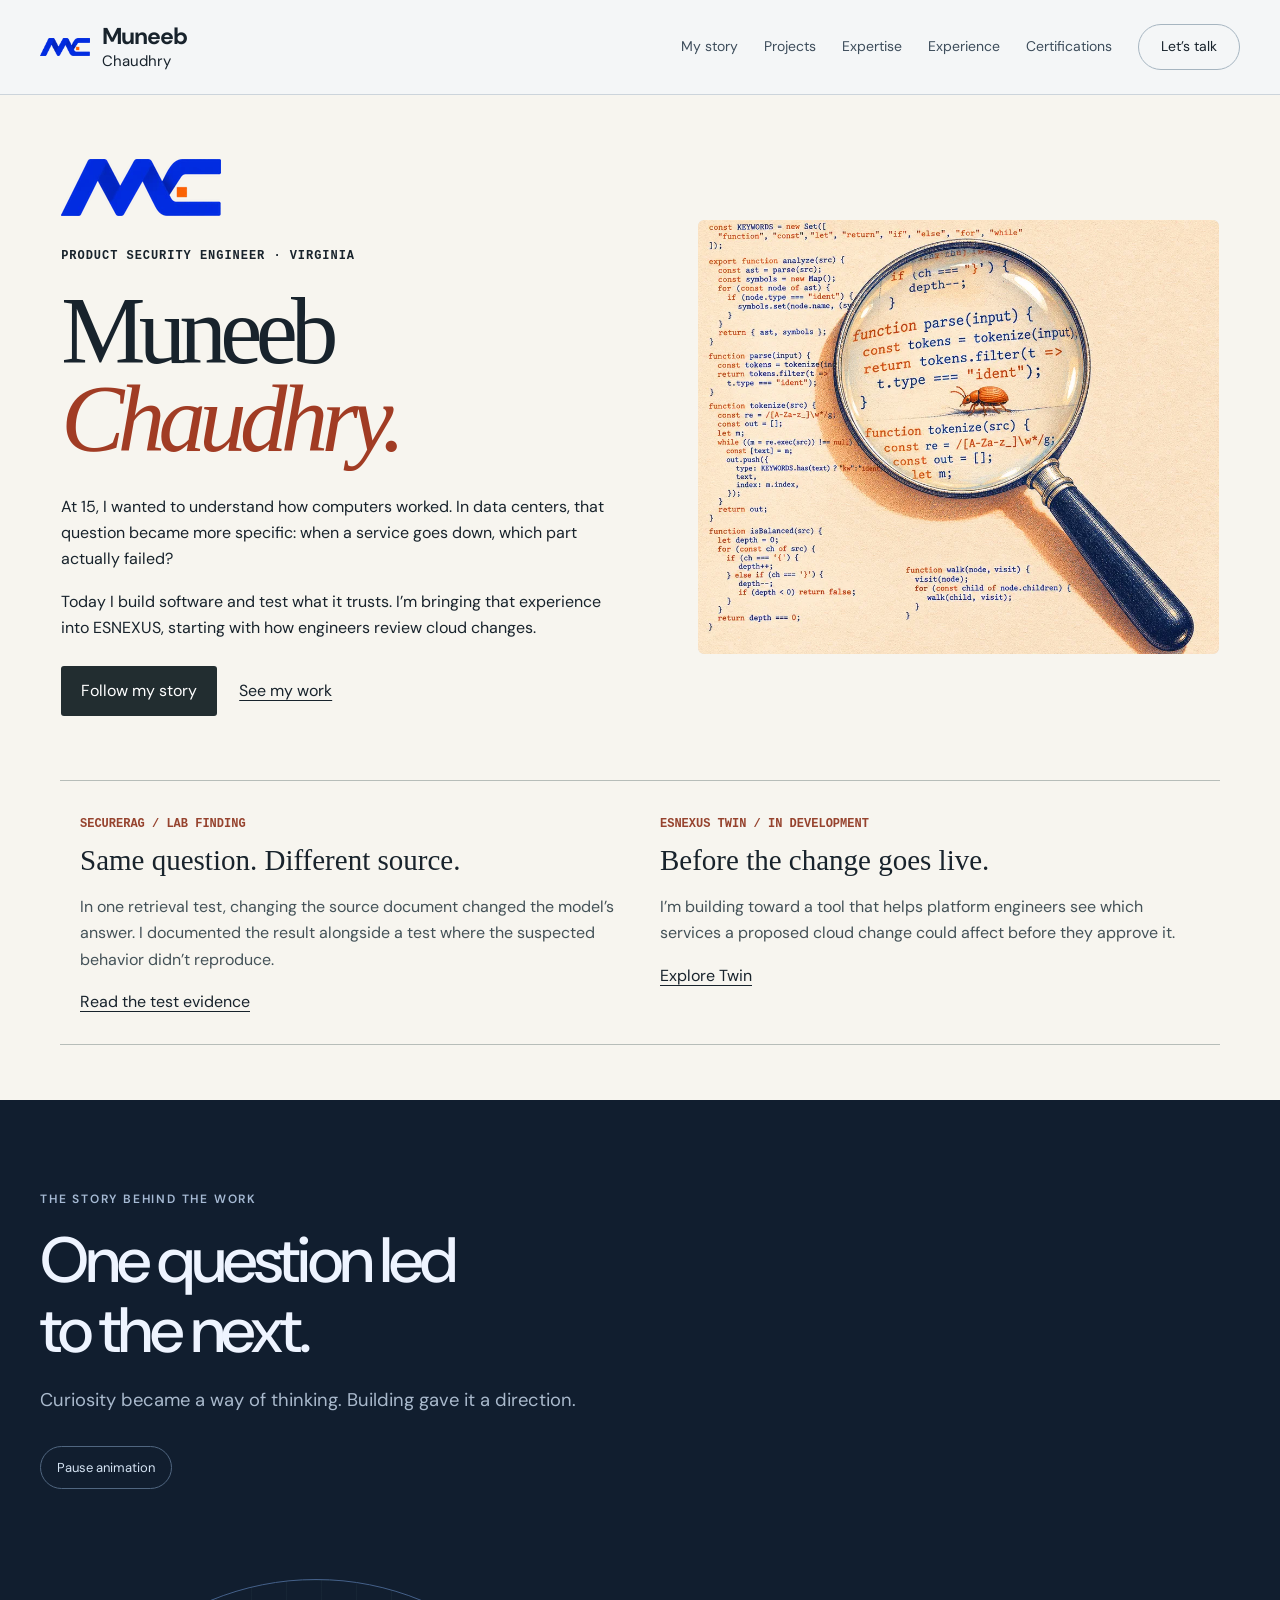
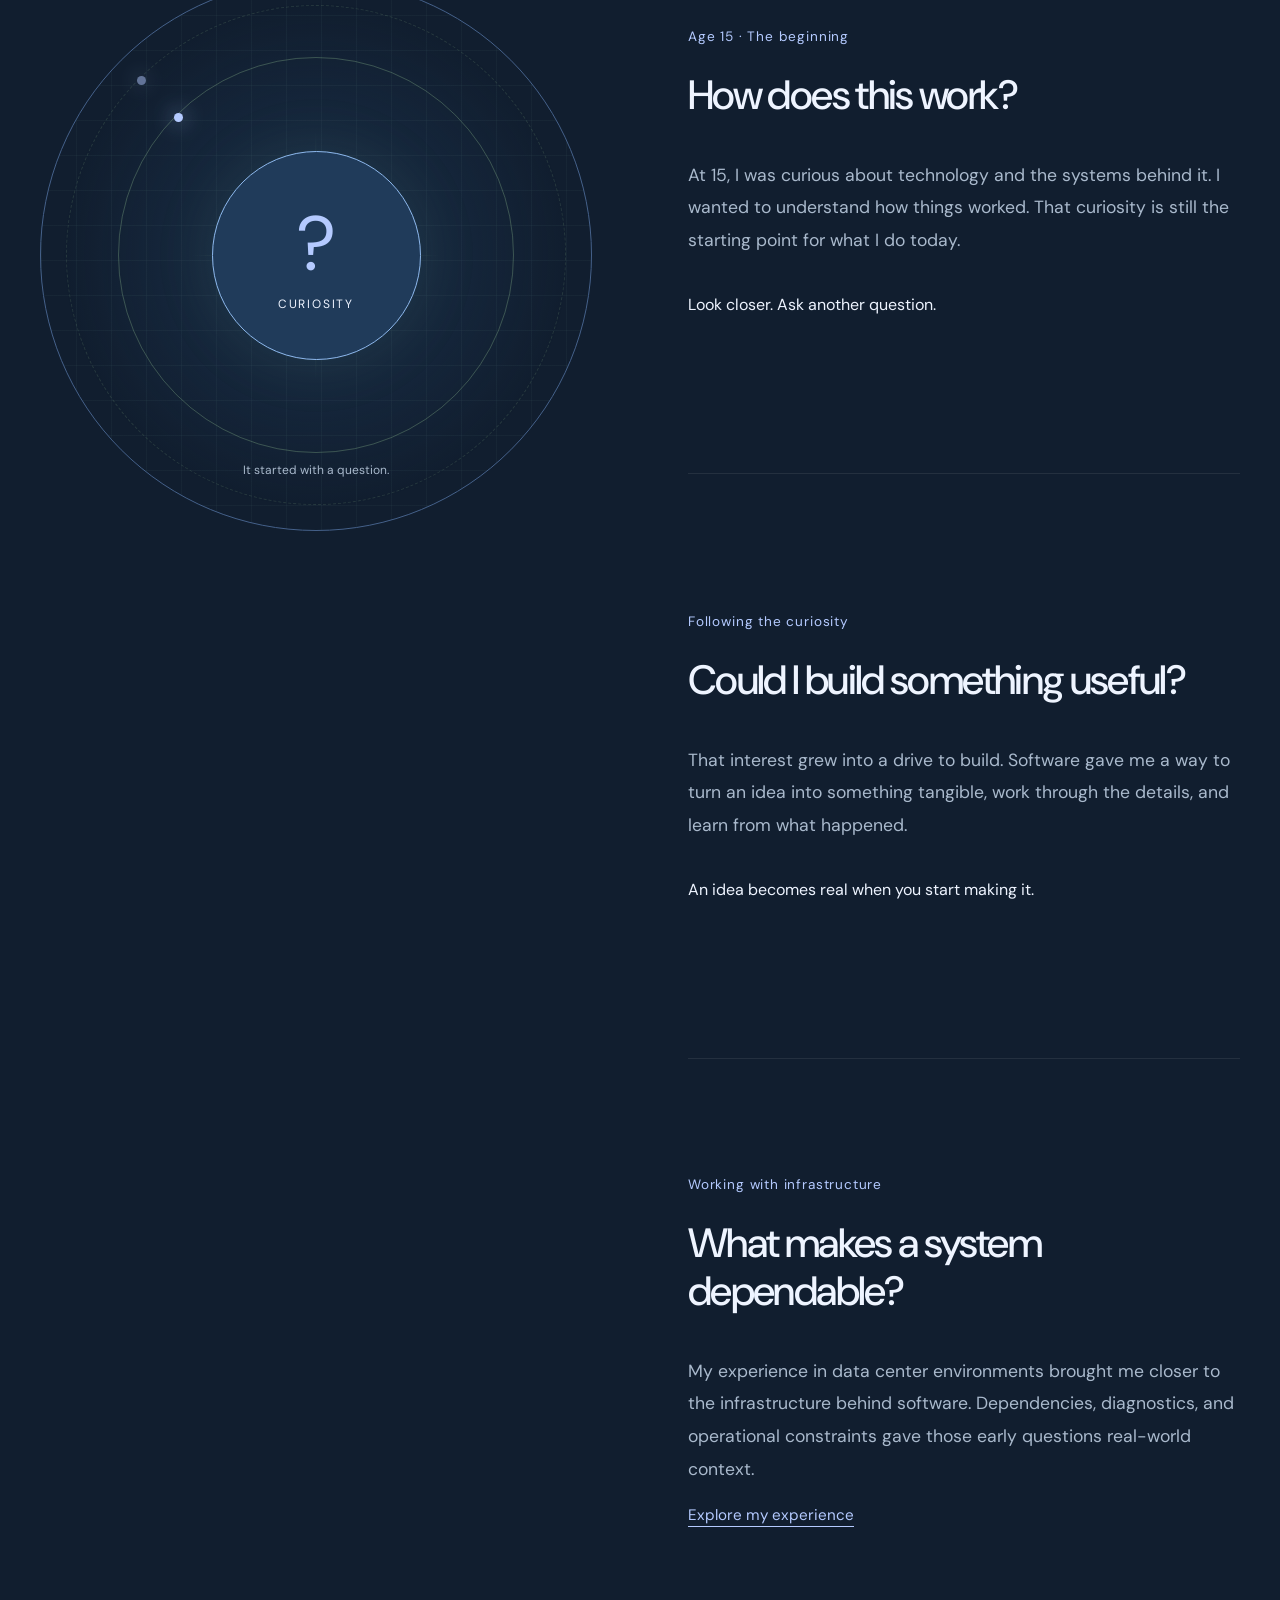
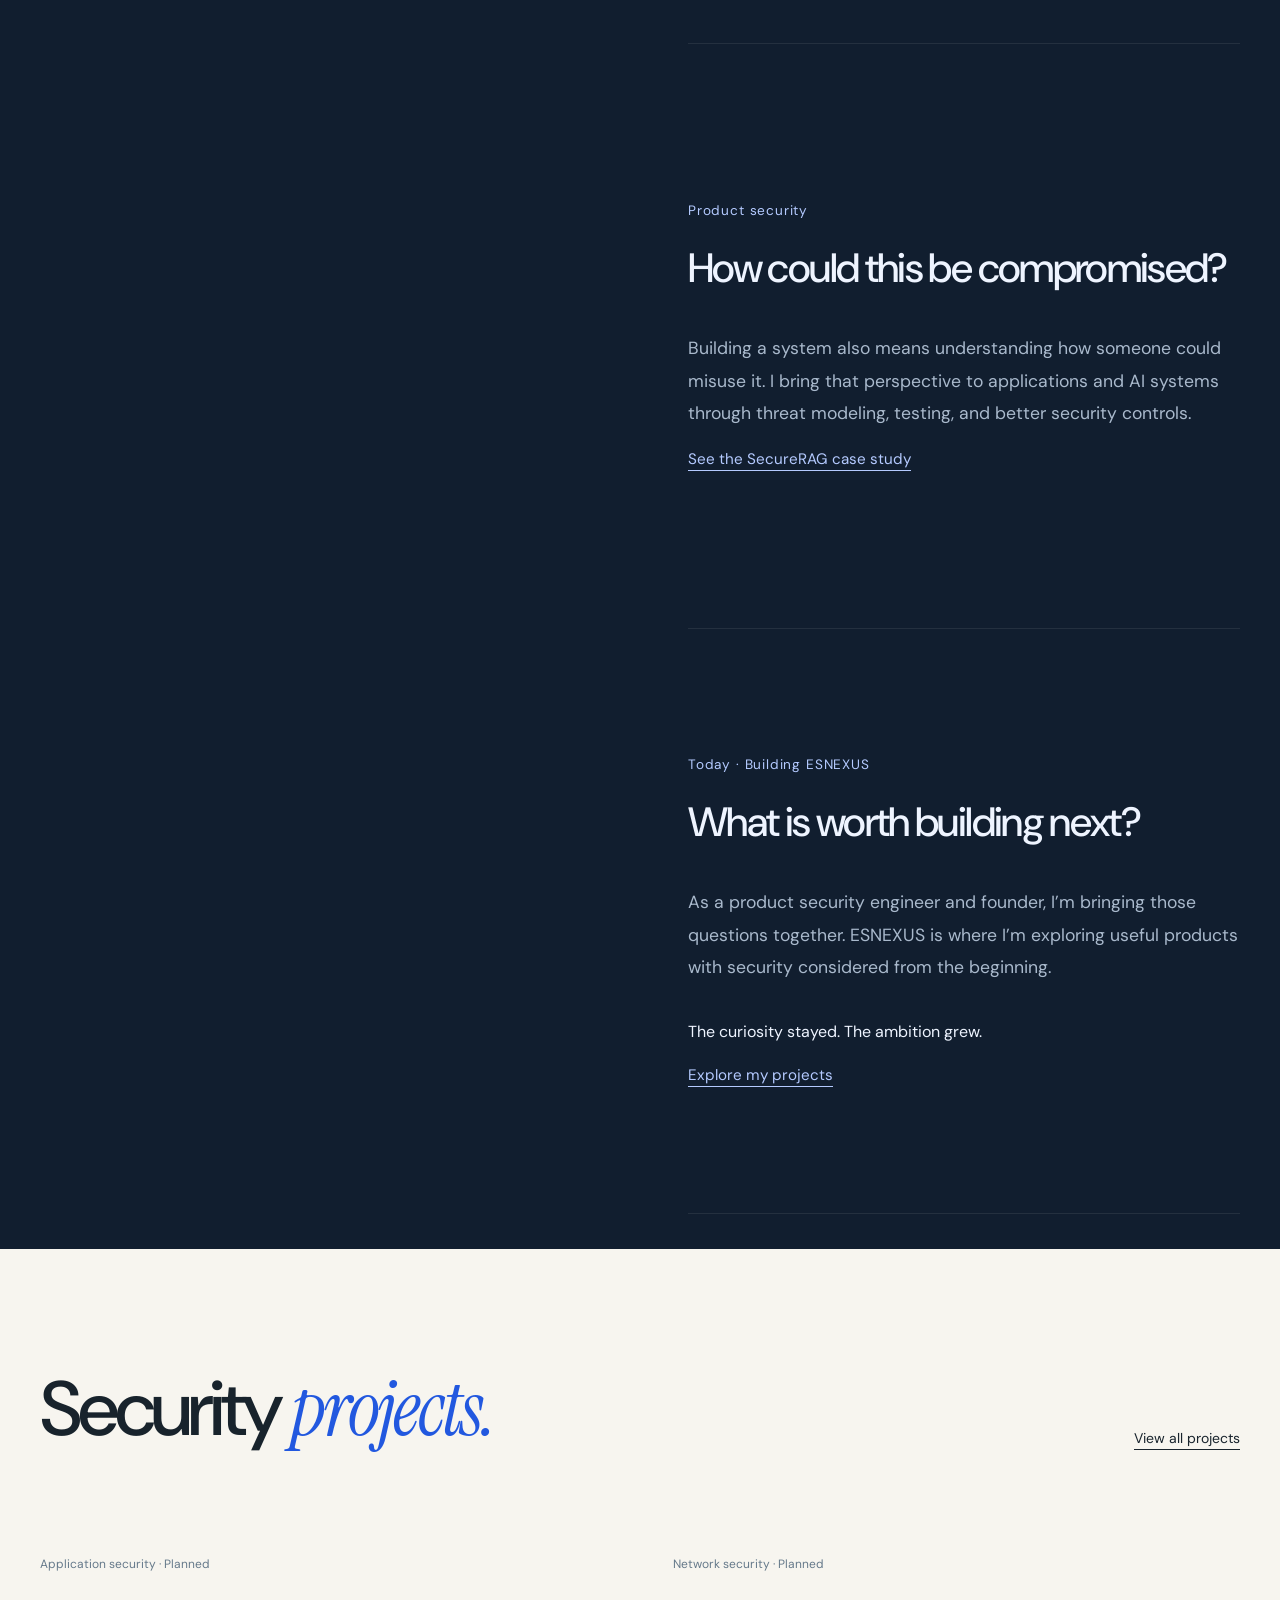
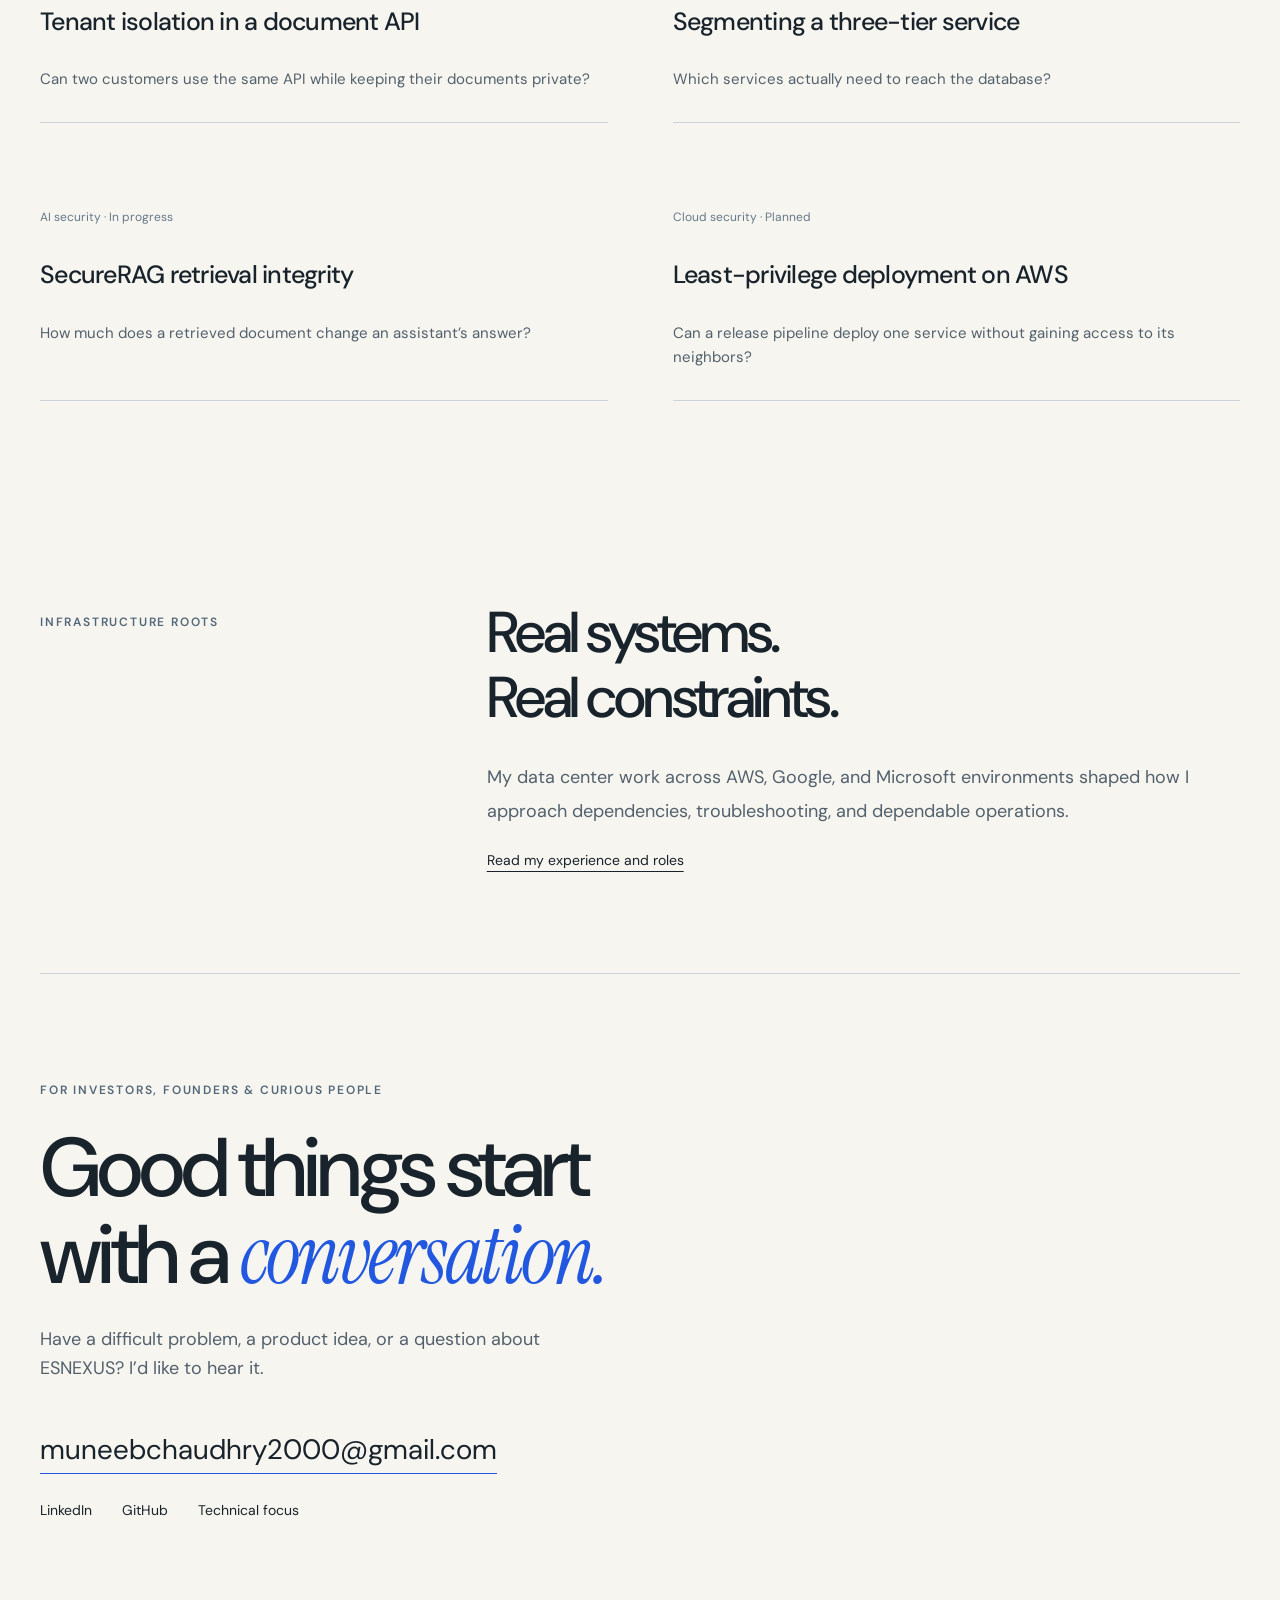
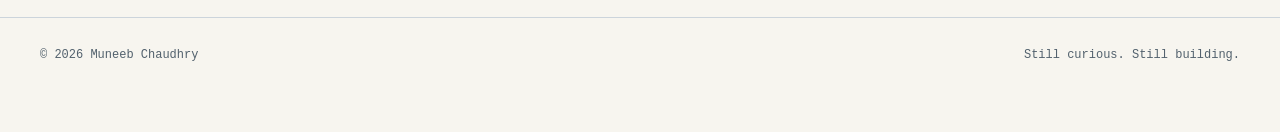
==== commit 303b4ef4: "Add Certifications page and primary navigation link" ====
--- a/index.html
+++ b/index.html
@@ -21,7 +21,7 @@
   .editorial .story-chapter p + p, .editorial .story-chapter a { margin-top: 14px; }
 }
 .engineer-scene{margin:0;border-radius:6px;overflow:hidden;background:#eadfcf}.engineer-scene img{animation:review-pan 4s ease-out both}@keyframes review-pan{from{transform:scale(1.065)}to{transform:scale(1)}}@media(prefers-reduced-motion:reduce){.engineer-scene img{animation:none}}</style></head><body class="editorial"><a class="skip-link" href="#main">Skip to content</a>
-<header class="site-header"><nav class="wrap nav" aria-label="Main navigation"><a class="wordmark" href="./">Muneeb<span>Chaudhry</span></a><button class="menu-btn" id="menu" aria-label="Open navigation" aria-expanded="false" aria-controls="navlinks">Menu</button><div class="nav-links" id="navlinks"><a href="#story">My story</a><a href="./projects/">Projects</a><a href="./expertise/">Expertise</a><a href="./experience/">Experience</a><a class="contact-link" href="mailto:muneebchaudhry2000@gmail.com">Let’s talk</a></div></nav></header>
+<header class="site-header"><nav class="wrap nav" aria-label="Main navigation"><a class="wordmark" href="./">Muneeb<span>Chaudhry</span></a><button class="menu-btn" id="menu" aria-label="Open navigation" aria-expanded="false" aria-controls="navlinks">Menu</button><div class="nav-links" id="navlinks"><a href="#story">My story</a><a href="./projects/">Projects</a><a href="./expertise/">Expertise</a><a href="./experience/">Experience</a><a href="./expertise/certifications.html">Certifications</a><a class="contact-link" href="mailto:muneebchaudhry2000@gmail.com">Let’s talk</a></div></nav></header>
 <main id="main"><section class="cover"><div><img class="cover-monogram" src="[data-uri]" alt="MC monogram" width="160" decoding="sync"><span class="byline">Product security engineer · Virginia</span><h1>Muneeb<br><i>Chaudhry.</i></h1><p>At 15, I wanted to understand how computers worked. In data centers, that question became more specific: when a service goes down, which part actually failed?</p><p>Today I build software and test what it trusts. I’m bringing that experience into ESNEXUS, starting with how engineers review cloud changes.</p><div class="cover-links"><a href="#story">Follow my story</a><a href="#work">See my work</a></div></div><figure class="engineer-scene"><img class="security-cover" src="./experience/images/code-magnifier.webp" alt="A magnifying glass reveals a terracotta beetle among lines of cobalt source code" fetchpriority="high"></figure></section><section class="case-strip" aria-label="Current work"><article><small>SECURERAG / LAB FINDING</small><h2>Same question. Different source.</h2><p>In one retrieval test, changing the source document changed the model’s answer. I documented the result alongside a test where the suspected behavior didn’t reproduce.</p><a href="./projects/securerag/evidence/">Read the test evidence</a></article><article><small>ESNEXUS TWIN / IN DEVELOPMENT</small><h2>Before the change goes live.</h2><p>I’m building toward a tool that helps platform engineers see which services a proposed cloud change could affect before they approve it.</p><a href="https://www.esnexus.com/products.html">Explore Twin</a></article></section><section class="origin-story" id="story" aria-labelledby="story-title">
   <div class="wrap story-intro"><div class="eyebrow">The story behind the work</div><h2 id="story-title">One question led<br>to the next.</h2><p>Curiosity became a way of thinking. Building gave it a direction.</p><button class="motion-toggle" type="button" aria-pressed="false">Pause animation</button></div>
   <div class="wrap story-layout">
